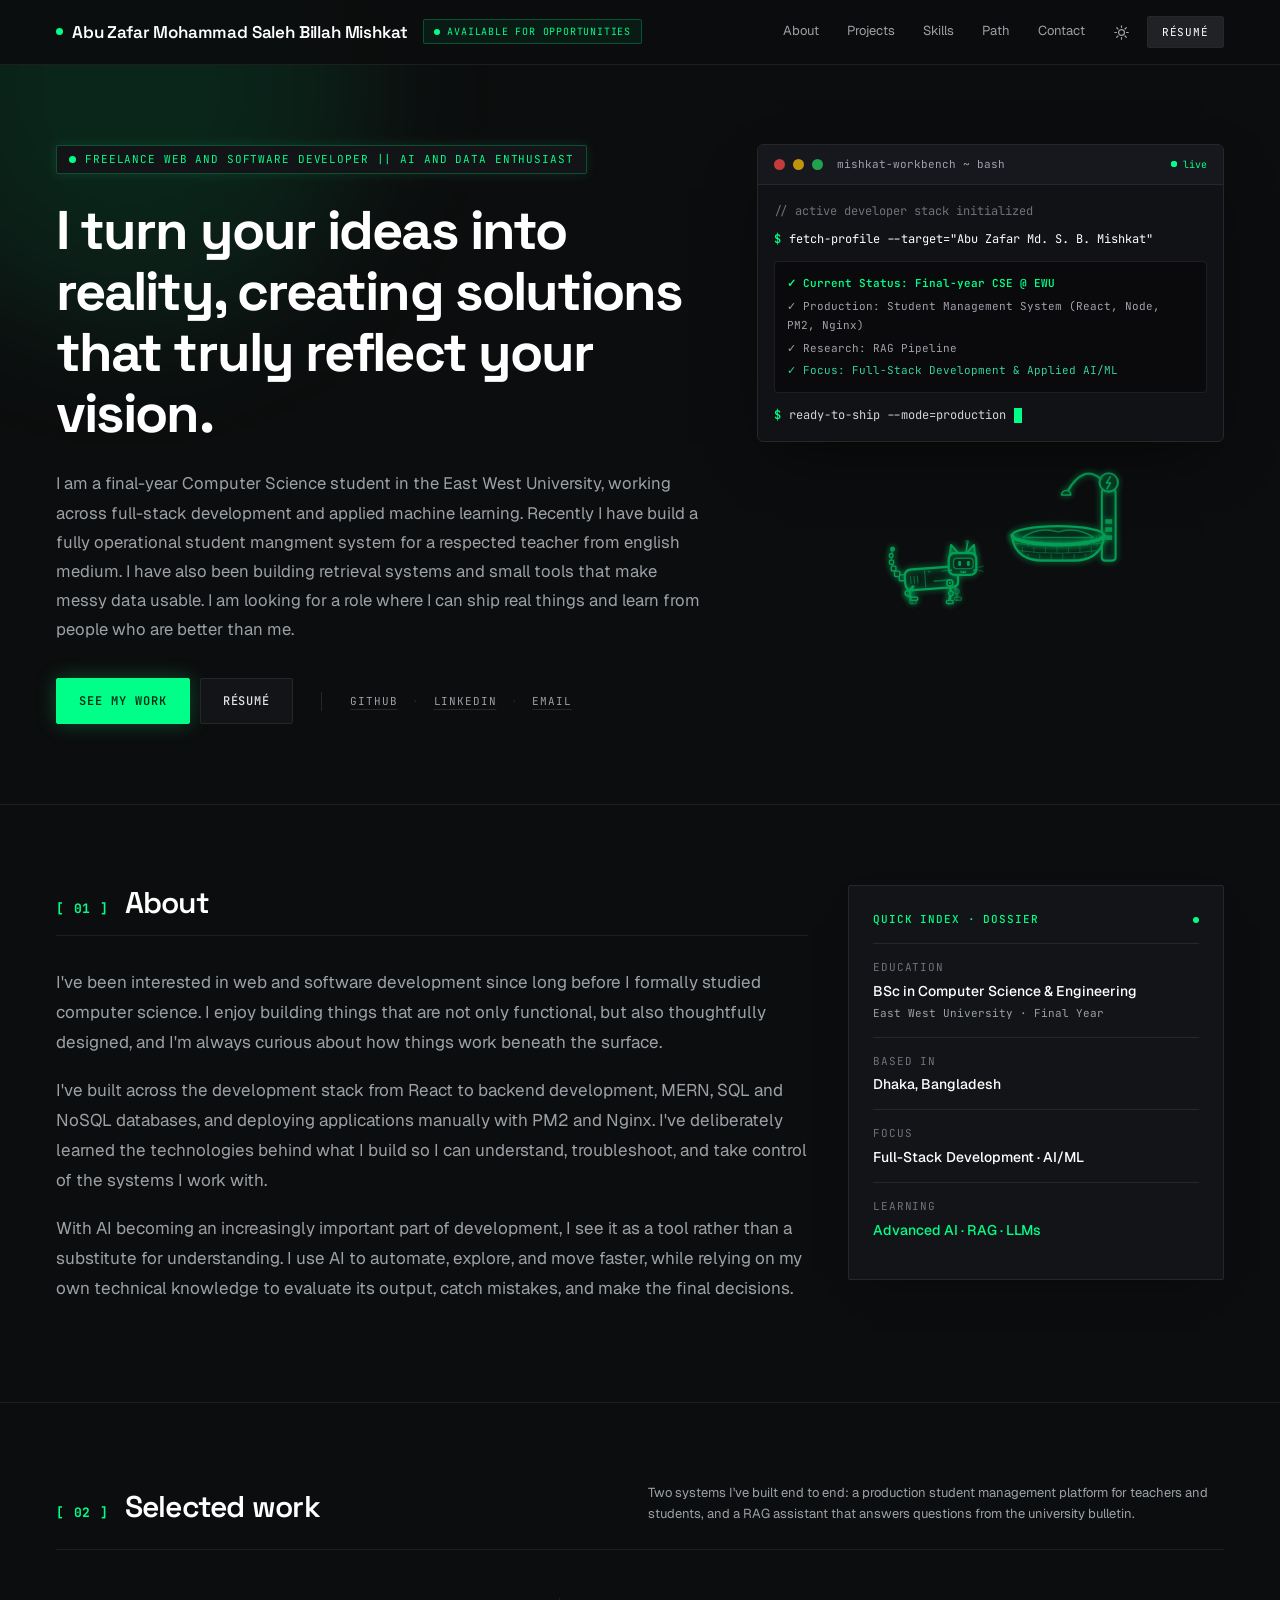
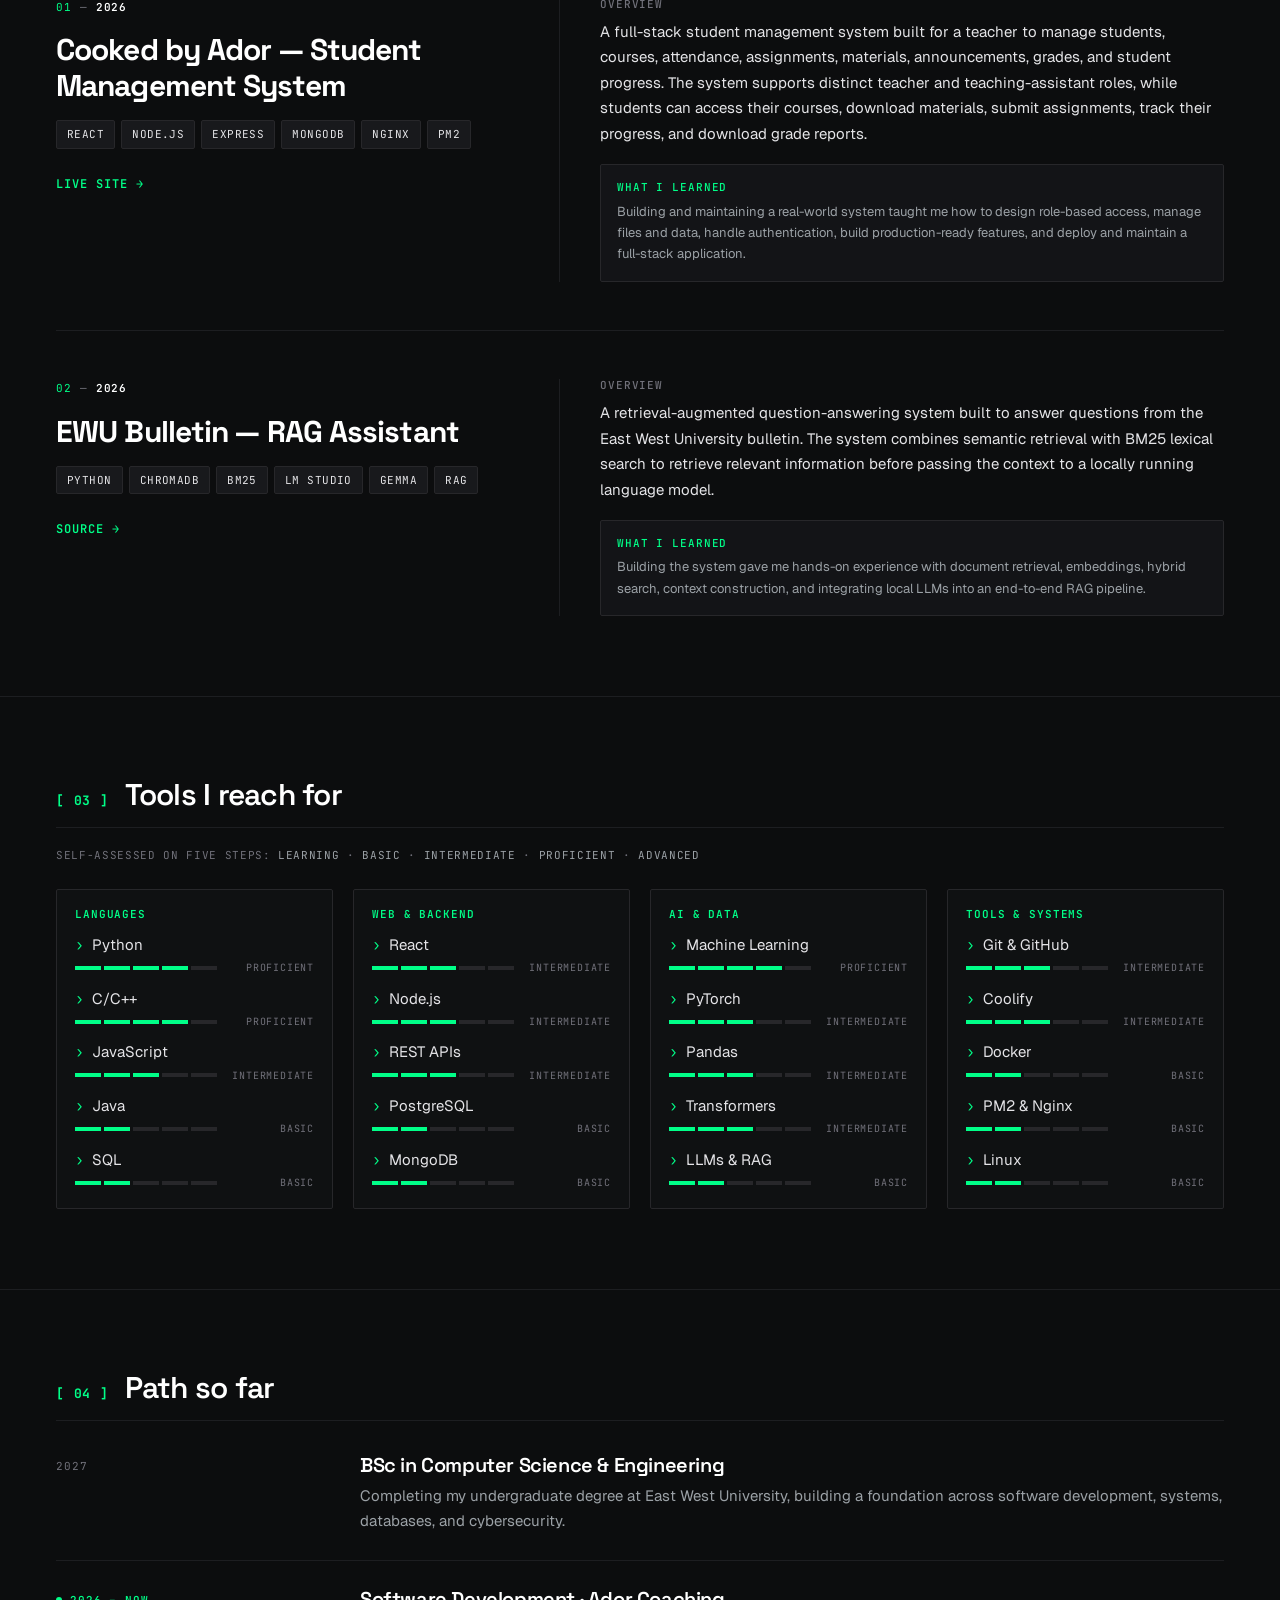
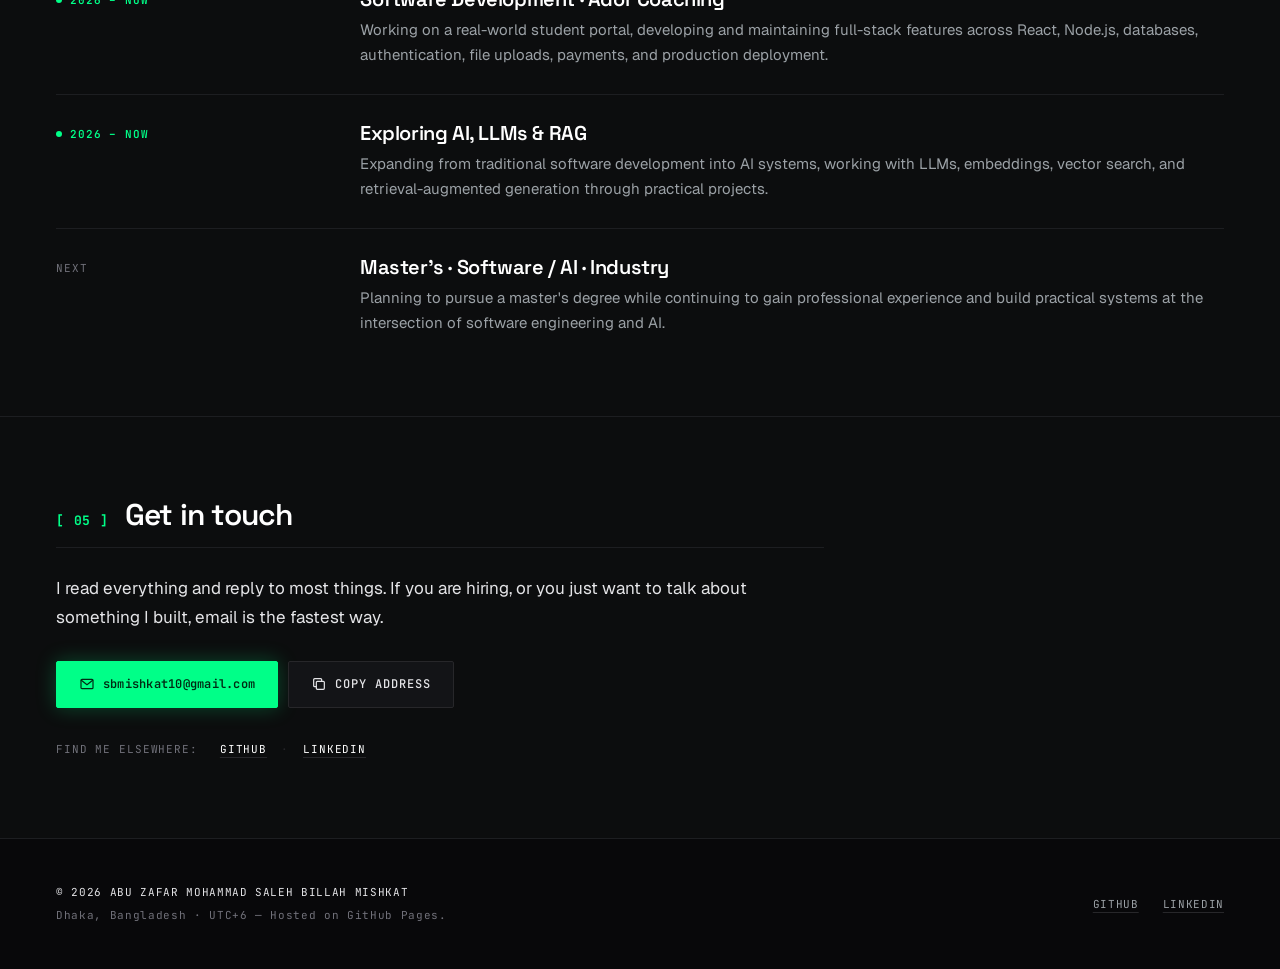
==== index.html @ 3433557b "rtfuhrtsdxyuhurtsx" ====
<!doctype html>
<html lang="en">

<head>
  <meta charset="utf-8">
  <meta name="viewport" content="width=device-width, initial-scale=1">

  <!-- ============================================================
     EDIT ME: title + description show up in Google results and
     when someone pastes your link into Slack / LinkedIn / WhatsApp.
     ============================================================ -->
  <title>Abu Zafar Mohammad Saleh Billah Mishkat — Software &amp; Data</title>
  <meta name="description"
    content="Portfolio of Abu Zafar Mohammad Saleh Billah Mishkat — software engineering and data/ML projects.">

  <meta property="og:title" content="Abu Zafar Mohammad Saleh Billah Mishkat — Software &amp; Data">
  <meta property="og:description"
    content="Portfolio of Abu Zafar Mohammad Saleh Billah Mishkat — software engineering and data/ML projects.">
  <meta property="og:type" content="website">
  <!-- EDIT ME: replace with your real URL once it is live -->
  <meta property="og:url" content="https://mishkat2025.github.io/">

  <meta name="theme-color" content="#0c0d0e">

  <link rel="preconnect" href="https://fonts.googleapis.com">
  <link rel="preconnect" href="https://fonts.gstatic.com" crossorigin>
  <link
    href="https://fonts.googleapis.com/css2?family=Geist:wght@400;500;600&amp;family=JetBrains+Mono:wght@400;500;600;700&amp;family=Space+Grotesk:wght@500;600;700&amp;display=swap"
    rel="stylesheet">

  <link rel="stylesheet" href="styles.css">

  <!-- Runs before the page paints. Two jobs:
     1. Mark that JS is alive, so the fade-in animations are allowed to
        start hidden. Without this, a visitor with JS off would see a
        blank page.
     2. Apply the saved colour theme immediately, so there is no flash
        of the wrong theme. The site is dark unless someone picks light. -->
  <script>
    (function () {
      document.documentElement.classList.add("js");
      try {
        var saved = localStorage.getItem("theme");
        if (saved === "dark" || saved === "light") {
          document.documentElement.setAttribute("data-theme", saved);
        }
      } catch (e) { /* private mode: stay on the default dark theme */ }
    })();
  </script>
</head>

<body>

  <a class="skip" href="#main">Skip to content</a>

  <header class="site-header" id="siteHeader">
    <div class="wrap header-inner">
      <div class="brand-group">
        <!-- EDIT ME: your name -->
        <a class="brand" href="#top">
          <span class="dot" aria-hidden="true"></span>
          <span class="brand-name">Abu Zafar Mohammad Saleh Billah Mishkat</span>
          <!-- Shorter form for phones, where the full name doesn't fit -->
          <span class="brand-short">Abu Zafar Md. S. B. Mishkat</span>
        </a>
        <span class="status-chip">
          <span class="dot dot-pulse" aria-hidden="true"></span>
          Available for opportunities
        </span>
      </div>

      <nav class="nav" id="nav" aria-label="Main">
        <a href="#about">About</a>
        <a href="#projects">Projects</a>
        <a href="#skills">Skills</a>
        <a href="#path">Path</a>
        <a href="#contact">Contact</a>
      </nav>

      <div class="header-actions">
        <button class="icon-btn" id="themeToggle" type="button" aria-label="Switch colour theme">
          <svg class="i-sun" viewBox="0 0 24 24" aria-hidden="true">
            <circle cx="12" cy="12" r="4.2" />
            <path
              d="M12 2.5v2.4M12 19.1v2.4M21.5 12h-2.4M4.9 12H2.5M18.7 5.3l-1.7 1.7M7 17l-1.7 1.7M18.7 18.7 17 17M7 7 5.3 5.3" />
          </svg>
          <svg class="i-moon" viewBox="0 0 24 24" aria-hidden="true">
            <path d="M20 14.2A8.2 8.2 0 0 1 9.8 4a8.4 8.4 0 1 0 10.2 10.2z" />
          </svg>
        </button>
        <a class="btn-mini" href="resume.pdf">Résumé</a>
        <button class="icon-btn menu-btn" id="menuBtn" type="button" aria-label="Open menu" aria-expanded="false"
          aria-controls="nav">
          <svg class="i-menu" viewBox="0 0 24 24" aria-hidden="true">
            <path d="M4 7h16M4 12h16M4 17h16" />
          </svg>
          <svg class="i-close" viewBox="0 0 24 24" aria-hidden="true">
            <path d="M6 6l12 12M18 6 6 18" />
          </svg>
        </button>
      </div>
    </div>
  </header>

  <main id="main">

    <!-- ===================== HERO ===================== -->
    <section class="hero" id="top">
      <div class="hero-glow" aria-hidden="true"></div>

      <div class="wrap hero-grid">
        <div class="hero-copy">
          <p class="eyebrow reveal">
            <span class="dot dot-pulse" aria-hidden="true"></span>
            <!-- EDIT ME: or delete this whole line if you are not looking -->
            Freelance web and software developer || AI and Data Enthusiast
          </p>

          <!-- EDIT ME: the one-line version of you. Plain beats clever. -->
          <h1 class="reveal">I turn your ideas into reality, creating solutions that truly reflect your vision.</h1>

          <p class="lede reveal">
            <!-- EDIT ME: 2-3 sentences. What you do, what you are studying or working
               on, and what you want next. Recruiters read roughly this much. -->
            I am a final-year Computer Science student in the East West University, working across full-stack
            development and applied machine learning. Recently I have build a fully operational student mangment
            system for a respected teacher from english medium. I have also been building
            retrieval systems and small tools that make messy data usable. I am
            looking for a role where I can ship real things and learn from people
            who are better than me.
          </p>

          <div class="hero-actions reveal">
            <div class="cta-row">
              <a class="btn btn-primary" href="#projects">See my work</a>
              <!-- EDIT ME: drop your CV in as resume.pdf next to index.html -->
              <a class="btn" href="resume.pdf">Résumé</a>
            </div>

            <ul class="inline-links hero-links" aria-label="Elsewhere">
              <!-- EDIT ME: all three links -->
              <li><a href="https://github.com/mishkat2025" target="_blank" rel="noopener">GitHub</a></li>
              <li><a href="https://www.linkedin.com/in/saleh-billah/" target="_blank" rel="noopener">LinkedIn</a></li>
              <li><a href="mailto:sbmishkat10@gmail.com">Email</a></li>
            </ul>
          </div>
        </div>

        <!-- Terminal card. Purely a summary of facts that appear elsewhere
             on the page, so keep it in sync if those change. -->
        <div class="terminal reveal">
          <div class="term-bar">
            <div class="term-title">
              <span class="light light-r" aria-hidden="true"></span>
              <span class="light light-y" aria-hidden="true"></span>
              <span class="light light-g" aria-hidden="true"></span>
              <span class="term-file">mishkat-workbench ~ bash</span>
            </div>
            <span class="term-live"><span class="dot dot-ping" aria-hidden="true"></span>live</span>
          </div>

          <div class="term-body">
            <div class="t-comment">// active developer stack initialized</div>
            <div class="t-line">
              <span class="t-prompt">$</span>
              <span class="t-cmd">fetch-profile --target="Abu Zafar Md. S. B. Mishkat"</span>
            </div>

            <!-- EDIT ME: keep these lines true -->
            <div class="t-output">
              <div class="t-ok">&#10003; Current Status: Final-year CSE @ EWU</div>
              <div>&#10003; Production: Student Management System (React, Node, PM2, Nginx)</div>
              <div>&#10003; Research: RAG Pipeline</div>
              <div class="t-ok-soft">&#10003; Focus: Full-Stack Development &amp; Applied AI/ML</div>
            </div>

            <div class="t-line">
              <span class="t-prompt">$</span>
              <span class="t-cmd-dim">ready-to-ship --mode=production</span>
              <span class="t-cursor" aria-hidden="true"></span>
            </div>
          </div>
        </div>
      </div>
    </section>

    <!-- ===================== ABOUT ===================== -->
    <section class="section" id="about">
      <div class="wrap">
        <div class="about-grid">
          <div>
            <div class="section-head reveal">
              <span class="num">[ 01 ]</span>
              <h2>About</h2>
            </div>

            <div class="prose reveal">
              <!-- EDIT ME: the human paragraphs. How you got here, what you like,
                 what you are actually good at. Write like you talk. -->
              <p>
                I've been interested in web and software development since long before I formally studied computer
                science. I enjoy building things that are not only functional, but also thoughtfully designed, and I'm
                always curious about how things work beneath the surface.
              </p>
              <p>
                I've built across the development stack from React to backend development, MERN, SQL and NoSQL
                databases, and deploying applications manually with PM2 and Nginx. I've deliberately learned the
                technologies behind what I build so I can understand, troubleshoot, and take control of the systems I
                work with.
              </p>
              <p>
                With AI becoming an increasingly important part of development, I see it as a tool rather than a
                substitute for understanding. I use AI to automate, explore, and move faster, while relying on my own
                technical knowledge to evaluate its output, catch mistakes, and make the final decisions.
              </p>
            </div>
          </div>

          <aside class="dossier reveal" aria-label="Quick facts">
            <div class="dossier-head">
              <span>Quick Index · Dossier</span>
              <span class="dot" aria-hidden="true"></span>
            </div>

            <dl>
              <div class="fact">
                <dt>Education</dt>
                <dd class="fact-v">BSc in Computer Science &amp; Engineering</dd>
                <dd class="fact-sub">East West University · Final Year</dd>
              </div>
              <div class="fact">
                <dt>Based in</dt>
                <dd class="fact-v">Dhaka, Bangladesh</dd>
              </div>
              <div class="fact">
                <dt>Focus</dt>
                <dd class="fact-v">Full-Stack Development · AI/ML</dd>
              </div>
              <div class="fact">
                <dt>Learning</dt>
                <dd class="fact-v fact-accent">Advanced AI · RAG · LLMs</dd>
              </div>
            </dl>
          </aside>
        </div>
      </div>
    </section>

    <!-- ===================== PROJECTS ===================== -->
    <section class="section" id="projects">
      <div class="wrap">
        <div class="section-head section-head-split reveal">
          <div class="section-title">
            <span class="num">[ 02 ]</span>
            <h2>Selected work</h2>
          </div>
          <p class="section-note">
            <!-- EDIT ME: one line that covers every project below -->
            Two systems I've built end to end: a production student management
            platform for teachers and students, and a RAG assistant that answers
            questions from the university bulletin.
          </p>
        </div>

        <!-- ============================================================
             EDIT ME: each <article class="case"> is one project.
             Copy one to add another; the number (01, 02...) is in .case-meta.
             ============================================================ -->
        <div class="cases">

          <article class="case reveal">
            <div class="case-side">
              <div class="case-meta">
                <span class="case-idx">01</span>
                <span aria-hidden="true">—</span>
                <span class="case-year">2026</span>
              </div>
              <h3>Cooked by Ador — Student Management System</h3>
              <ul class="tags" aria-label="Technologies">
                <li>React</li>
                <li>Node.js</li>
                <li>Express</li>
                <li>MongoDB</li>
                <li>Nginx</li>
                <li>PM2</li>
              </ul>
              <div class="case-links">
                <a href="https://CookedByAdor.com" target="_blank" rel="noopener">Live site →</a>
              </div>
            </div>

            <div class="case-body">
              <h4 class="label">Overview</h4>
              <p class="case-what">
                A full-stack student management system built for a teacher to manage
                students, courses, attendance, assignments, materials, announcements,
                grades, and student progress. The system supports distinct teacher and
                teaching-assistant roles, while students can access their courses,
                download materials, submit assignments, track their progress, and
                download grade reports.
              </p>

              <div class="learned">
                <h4 class="label label-accent">What I learned</h4>
                <p>
                  Building and maintaining a real-world system taught me how to design
                  role-based access, manage files and data, handle authentication,
                  build production-ready features, and deploy and maintain a full-stack
                  application.
                </p>
              </div>
            </div>
          </article>

          <article class="case reveal">
            <div class="case-side">
              <div class="case-meta">
                <span class="case-idx">02</span>
                <span aria-hidden="true">—</span>
                <span class="case-year">2026</span>
              </div>
              <h3>EWU Bulletin — RAG Assistant</h3>
              <ul class="tags" aria-label="Technologies">
                <li>Python</li>
                <li>ChromaDB</li>
                <li>BM25</li>
                <li>LM Studio</li>
                <li>Gemma</li>
                <li>RAG</li>
              </ul>
              <div class="case-links">
                <a href="https://github.com/mishkat2025/rag-project-bluebook" target="_blank" rel="noopener">Source →</a>
              </div>
            </div>

            <div class="case-body">
              <h4 class="label">Overview</h4>
              <p class="case-what">
                A retrieval-augmented question-answering system built to answer questions
                from the East West University bulletin. The system combines semantic
                retrieval with BM25 lexical search to retrieve relevant information before
                passing the context to a locally running language model.
              </p>

              <div class="learned">
                <h4 class="label label-accent">What I learned</h4>
                <p>
                  Building the system gave me hands-on experience with document retrieval,
                  embeddings, hybrid search, context construction, and integrating local
                  LLMs into an end-to-end RAG pipeline.
                </p>
              </div>
            </div>
          </article>

        </div>
      </div>
    </section>

    <!-- ===================== SKILLS ===================== -->
    <section class="section" id="skills">
      <div class="wrap">
        <div class="section-head reveal">
          <span class="num">[ 03 ]</span>
          <h2>Tools I reach for</h2>
        </div>

        <p class="skills-scale reveal">
          Self-assessed on five steps:
          <span>Learning</span> · <span>Basic</span> · <span>Intermediate</span> ·
          <span>Proficient</span> · <span>Advanced</span>
        </p>

        <!-- EDIT ME: be honest here. Anything listed is fair game in an interview.
             Each skill has a data-level from 1 to 5, which fills the bar,
             and a word to match:
               1 Learning · 2 Basic · 3 Intermediate · 4 Proficient · 5 Advanced -->
        <div class="skills">

          <div class="skill-group reveal">
            <h3>Languages</h3>
            <ul>
              <li data-level="4"><span class="skill-name">Python</span><span class="skill-tier">Proficient</span></li>
              <li data-level="4"><span class="skill-name">C/C++</span><span class="skill-tier">Proficient</span></li>
              <li data-level="3"><span class="skill-name">JavaScript</span><span class="skill-tier">Intermediate</span></li>
              <li data-level="2"><span class="skill-name">Java</span><span class="skill-tier">Basic</span></li>
              <li data-level="2"><span class="skill-name">SQL</span><span class="skill-tier">Basic</span></li>
            </ul>
          </div>

          <div class="skill-group reveal">
            <h3>Web &amp; Backend</h3>
            <ul>
              <li data-level="3"><span class="skill-name">React</span><span class="skill-tier">Intermediate</span></li>
              <li data-level="3"><span class="skill-name">Node.js</span><span class="skill-tier">Intermediate</span></li>
              <li data-level="3"><span class="skill-name">REST APIs</span><span class="skill-tier">Intermediate</span></li>
              <li data-level="2"><span class="skill-name">PostgreSQL</span><span class="skill-tier">Basic</span></li>
              <li data-level="2"><span class="skill-name">MongoDB</span><span class="skill-tier">Basic</span></li>
            </ul>
          </div>

          <div class="skill-group reveal">
            <h3>AI &amp; Data</h3>
            <ul>
              <li data-level="4"><span class="skill-name">Machine Learning</span><span class="skill-tier">Proficient</span></li>
              <li data-level="3"><span class="skill-name">PyTorch</span><span class="skill-tier">Intermediate</span></li>
              <li data-level="3"><span class="skill-name">Pandas</span><span class="skill-tier">Intermediate</span></li>
              <li data-level="3"><span class="skill-name">Transformers</span><span class="skill-tier">Intermediate</span></li>
              <li data-level="2"><span class="skill-name">LLMs &amp; RAG</span><span class="skill-tier">Basic</span></li>
            </ul>
          </div>

          <div class="skill-group reveal">
            <h3>Tools &amp; Systems</h3>
            <ul>
              <li data-level="3"><span class="skill-name">Git &amp; GitHub</span><span class="skill-tier">Intermediate</span></li>
              <li data-level="3"><span class="skill-name">Coolify</span><span class="skill-tier">Intermediate</span></li>
              <li data-level="2"><span class="skill-name">Docker</span><span class="skill-tier">Basic</span></li>
              <li data-level="2"><span class="skill-name">PM2 &amp; Nginx</span><span class="skill-tier">Basic</span></li>
              <li data-level="2"><span class="skill-name">Linux</span><span class="skill-tier">Basic</span></li>
            </ul>
          </div>

        </div>
      </div>
    </section>

    <!-- ===================== PATH ===================== -->
    <section class="section" id="path">
      <div class="wrap">
        <div class="section-head reveal">
          <span class="num">[ 04 ]</span>
          <h2>Path so far</h2>
        </div>

        <!-- Add class="is-current" to an <li> to give it the green "ongoing" marker. -->
        <ol class="timeline">

          <li class="reveal">
            <span class="t-when">2027</span>
            <div class="t-body">
              <h3>BSc in Computer Science &amp; Engineering</h3>
              <p>
                Completing my undergraduate degree at East West University,
                building a foundation across software development, systems,
                databases, and cybersecurity.
              </p>
            </div>
          </li>

          <li class="reveal is-current">
            <span class="t-when">2026 &ndash; now</span>
            <div class="t-body">
              <h3>Software Development · Ador Coaching</h3>
              <p>
                Working on a real-world student portal, developing and maintaining
                full-stack features across React, Node.js, databases, authentication,
                file uploads, payments, and production deployment.
              </p>
            </div>
          </li>

          <li class="reveal is-current">
            <span class="t-when">2026 &ndash; now</span>
            <div class="t-body">
              <h3>Exploring AI, LLMs &amp; RAG</h3>
              <p>
                Expanding from traditional software development into AI systems,
                working with LLMs, embeddings, vector search, and retrieval-augmented
                generation through practical projects.
              </p>
            </div>
          </li>

          <li class="reveal">
            <span class="t-when">Next</span>
            <div class="t-body">
              <h3>Master's · Software / AI · Industry</h3>
              <p>
                Planning to pursue a master's degree while continuing to gain
                professional experience and build practical systems at the
                intersection of software engineering and AI.
              </p>
            </div>
          </li>

        </ol>
      </div>
    </section>

    <!-- ===================== CONTACT ===================== -->
    <section class="section contact" id="contact">
      <div class="wrap">
        <div class="contact-inner">
          <div class="section-head reveal">
            <span class="num">[ 05 ]</span>
            <h2>Get in touch</h2>
          </div>

          <p class="contact-lede reveal">
            <!-- EDIT ME -->
            I read everything and reply to most things. If you are hiring, or you just
            want to talk about something I built, email is the fastest way.
          </p>

          <div class="contact-actions reveal">
            <!-- EDIT ME: your address, in all three places below -->
            <a class="btn btn-primary" href="mailto:sbmishkat10@gmail.com">
              <svg class="btn-icon" viewBox="0 0 24 24" aria-hidden="true">
                <rect x="3" y="5" width="18" height="14" rx="1.5" />
                <path d="m3.5 6.5 8.5 6.5 8.5-6.5" />
              </svg>
              sbmishkat10@gmail.com
            </a>
            <button class="btn" type="button" id="copyEmail" data-email="sbmishkat10@gmail.com">
              <svg class="btn-icon" viewBox="0 0 24 24" aria-hidden="true">
                <rect x="8" y="8" width="12" height="12" rx="1.5" />
                <path d="M16 8V5.5A1.5 1.5 0 0 0 14.5 4h-9A1.5 1.5 0 0 0 4 5.5v9A1.5 1.5 0 0 0 5.5 16H8" />
              </svg>
              <span class="copy-label">Copy address</span>
            </button>
          </div>

          <div class="elsewhere reveal">
            <span>Find me elsewhere:</span>
            <ul class="inline-links" aria-label="Elsewhere">
              <li><a href="https://github.com/mishkat2025" target="_blank" rel="noopener">GitHub</a></li>
              <li><a href="https://www.linkedin.com/in/saleh-billah" target="_blank" rel="noopener">LinkedIn</a></li>
            </ul>
          </div>
        </div>
      </div>
    </section>

  </main>

  <footer class="site-footer">
    <div class="wrap footer-inner">
      <div class="footer-meta">
        <!-- EDIT ME -->
        <span class="footer-copy">&copy; <span id="year">2027</span> Abu Zafar Mohammad Saleh Billah Mishkat</span>
        <span class="footer-note">Dhaka, Bangladesh · UTC+6 — Hosted on GitHub Pages.</span>
      </div>
      <ul class="footer-links">
        <li><a href="https://github.com/mishkat2025" target="_blank" rel="noopener">GitHub</a></li>
        <li><a href="https://www.linkedin.com/in/saleh-billah/" target="_blank" rel="noopener">LinkedIn</a></li>
      </ul>
    </div>
  </footer>

  <script src="script.js"></script>
  <script src="cat.js"></script>
</body>

</html>
---- styles.css ----
/* ============================================================
   Portfolio — "Obsidian Terminal"
   Dark-first: obsidian surfaces, hairline borders, mint accent.
   All colours live in the two token blocks below. Change them
   there and the whole site follows.
   ============================================================ */

/* ---------- 1. Design tokens ---------- */

:root {
  /* Dark theme (default) */
  --bg:          #0c0d0e;   /* page canvas */
  --bg-deep:     #08080a;   /* footer */
  --surface-1:   #131417;   /* cards, panels */
  --surface-2:   #18191c;   /* chips, hovered panels */
  --surface-3:   #202226;   /* raised buttons */
  --line:        #27272a;   /* hairline borders */
  --line-soft:   #1d1e21;   /* section dividers */

  --text-hi:     #ffffff;   /* headings */
  --text:        #e4e4e7;   /* strong body */
  --text-2:      #9ba1a6;   /* body copy */
  --muted:       #71717a;   /* meta, labels */

  --accent:      #00ff88;   /* mint: links, markers, active states */
  --accent-2:    #10b981;   /* emerald: hover, secondary */
  --accent-fill: #00ff88;   /* primary button background */
  --on-accent:   #002b14;   /* text on primary button */
  --accent-wash: rgba(0, 255, 136, 0.06);
  --accent-edge: rgba(0, 255, 136, 0.25);
  --glow:        0 0 20px rgba(0, 255, 136, 0.25);
  --hero-glow:   rgba(0, 255, 136, 0.10);

  --display: "Space Grotesk", ui-sans-serif, system-ui, sans-serif;
  --body:    "Geist", ui-sans-serif, system-ui, -apple-system, "Segoe UI", sans-serif;
  --mono:    "JetBrains Mono", ui-monospace, "SFMono-Regular", Consolas, monospace;

  --wrap: 1280px;
  --gutter: 56px;
  --section-y: clamp(64px, 8vw, 80px);
  --r-sm: 2px;
  --r-md: 6px;

  --ease: cubic-bezier(0.22, 0.61, 0.36, 1);

  color-scheme: dark;
}

/* Light theme — only when the visitor picks it with the toggle. */
:root[data-theme="light"] {
  --bg:          #f6f7f6;
  --bg-deep:     #eceeed;
  --surface-1:   #ffffff;
  --surface-2:   #f0f2f1;
  --surface-3:   #e7eae8;
  --line:        #d9dddb;
  --line-soft:   #e3e6e4;

  --text-hi:     #0b0c0d;
  --text:        #26292c;
  --text-2:      #50565c;
  --muted:       #6b7178;

  --accent:      #047a44;   /* darker emerald so it reads on white */
  --accent-2:    #03663a;
  --accent-fill: #00d67a;
  --on-accent:   #002b14;
  --accent-wash: rgba(4, 122, 68, 0.06);
  --accent-edge: rgba(4, 122, 68, 0.28);
  --glow:        0 0 18px rgba(0, 214, 122, 0.28);
  --hero-glow:   rgba(0, 214, 122, 0.12);

  color-scheme: light;
}


/* ---------- 2. Base ---------- */

*, *::before, *::after { box-sizing: border-box; }

html {
  scroll-behavior: smooth;
  scroll-padding-top: 80px;   /* so anchors clear the fixed header */
  -webkit-text-size-adjust: 100%;
}

body {
  margin: 0;
  background: var(--bg);
  color: var(--text-2);
  font-family: var(--body);
  font-size: 16px;
  line-height: 1.7;
  -webkit-font-smoothing: antialiased;
  -moz-osx-font-smoothing: grayscale;
  transition: background-color 0.3s var(--ease), color 0.3s var(--ease);
}

h1, h2, h3, h4 {
  font-family: var(--display);
  color: var(--text-hi);
  font-weight: 600;
  line-height: 1.2;
  letter-spacing: -0.02em;
  margin: 0;
}

p { margin: 0 0 1em; }
p:last-child { margin-bottom: 0; }

a { color: var(--accent); text-underline-offset: 4px; }

ul, ol, dl, dd { margin: 0; padding: 0; list-style: none; }

::selection { background: var(--accent-edge); color: var(--text-hi); }

:focus-visible {
  outline: 2px solid var(--accent);
  outline-offset: 3px;
  border-radius: var(--r-sm);
}

.wrap {
  width: 100%;
  max-width: var(--wrap);
  margin-inline: auto;
  padding-inline: var(--gutter);
}

.skip {
  position: absolute;
  left: -9999px;
  top: 12px;
  background: var(--accent-fill);
  color: var(--on-accent);
  padding: 10px 16px;
  font-family: var(--mono);
  font-size: 12px;
  z-index: 100;
}
.skip:focus { left: 16px; }

/* Reusable status dot. */
.dot {
  width: 7px; height: 7px;
  border-radius: 50%;
  background: var(--accent);
  display: inline-block;
  flex: none;
}
.dot-pulse { animation: pulse 2s ease-in-out infinite; }
.dot-ping  { position: relative; }
.dot-ping::after {
  content: "";
  position: absolute;
  inset: 0;
  border-radius: 50%;
  background: inherit;
  animation: ping 1.6s cubic-bezier(0, 0, 0.2, 1) infinite;
}

@keyframes pulse { 50% { opacity: 0.35; } }
@keyframes ping  { 75%, 100% { transform: scale(2.4); opacity: 0; } }
@keyframes blink { 50% { opacity: 0; } }

/* Mono uppercase micro-label, used all over. */
.label {
  font-family: var(--mono);
  font-size: 11px;
  font-weight: 500;
  text-transform: uppercase;
  letter-spacing: 0.08em;
  color: var(--muted);
  margin-bottom: 8px;
}
.label-accent { color: var(--accent); }


/* ---------- 3. Header ---------- */

.site-header {
  position: fixed;
  top: 0; left: 0; right: 0;
  z-index: 50;
  background: color-mix(in srgb, var(--bg) 90%, transparent);
  backdrop-filter: blur(12px);
  -webkit-backdrop-filter: blur(12px);
  border-bottom: 1px solid var(--line-soft);
}

.header-inner {
  display: flex;
  align-items: center;
  justify-content: space-between;
  gap: 20px;
  height: 64px;
}

.brand-group {
  display: flex;
  align-items: center;
  gap: 16px;
  min-width: 0;          /* lets the long name truncate instead of overflowing */
}

.brand {
  display: flex;
  align-items: center;
  gap: 9px;
  min-width: 0;
  font-family: var(--display);
  font-size: 17px;
  font-weight: 600;
  letter-spacing: -0.01em;
  color: var(--text-hi);
  text-decoration: none;
  transition: color 0.2s var(--ease);
}
.brand:hover { color: var(--accent); }
.brand-name {
  white-space: nowrap;
  overflow: hidden;
  text-overflow: ellipsis;
}

.status-chip {
  display: inline-flex;
  align-items: center;
  gap: 7px;
  padding: 3px 10px;
  border: 1px solid var(--accent-edge);
  background: var(--accent-wash);
  border-radius: var(--r-sm);
  font-family: var(--mono);
  font-size: 10px;
  text-transform: uppercase;
  letter-spacing: 0.08em;
  color: var(--accent);
  white-space: nowrap;
}
.status-chip .dot { width: 6px; height: 6px; }

.nav {
  display: flex;
  gap: 28px;
  margin-left: auto;
}
.nav a {
  position: relative;
  padding: 4px 0;
  font-size: 13px;
  color: var(--text-2);
  text-decoration: none;
  border-bottom: 1px solid transparent;
  transition: color 0.2s var(--ease), border-color 0.2s var(--ease);
}
.nav a:hover { color: var(--text-hi); border-bottom-color: var(--accent-edge); }
.nav a.is-active {
  color: var(--accent);
  font-weight: 500;
  border-bottom-color: var(--accent);
}

.header-actions {
  display: flex;
  align-items: center;
  gap: 8px;
  flex: none;
}

.icon-btn {
  width: 34px; height: 34px;
  display: grid;
  place-items: center;
  background: none;
  border: 1px solid transparent;
  border-radius: var(--r-sm);
  color: var(--text-2);
  cursor: pointer;
  transition: color 0.2s var(--ease), border-color 0.2s var(--ease);
}
.icon-btn:hover { color: var(--accent); border-color: var(--line); }
.icon-btn svg {
  width: 17px; height: 17px;
  fill: none;
  stroke: currentColor;
  stroke-width: 1.7;
  stroke-linecap: round;
  stroke-linejoin: round;
}

/* Show the sun in dark mode (click → light), the moon in light mode. */
.i-sun  { display: block; }
.i-moon { display: none; }
:root[data-theme="light"] .i-sun  { display: none; }
:root[data-theme="light"] .i-moon { display: block; }

.btn-mini {
  display: inline-flex;
  align-items: center;
  padding: 6px 14px;
  background: var(--surface-3);
  border: 1px solid var(--line);
  border-radius: var(--r-sm);
  font-family: var(--mono);
  font-size: 11px;
  text-transform: uppercase;
  letter-spacing: 0.08em;
  color: var(--text-hi);
  text-decoration: none;
  transition: border-color 0.2s var(--ease), color 0.2s var(--ease);
}
.btn-mini:hover { border-color: var(--accent); color: var(--accent); }

.menu-btn { display: none; }
.i-close { display: none; }
.menu-btn[aria-expanded="true"] .i-menu { display: none; }
.menu-btn[aria-expanded="true"] .i-close { display: block; }

.brand-short { display: none; }

/* Swipe dots for the skills row on phones (built by script.js). */
.skill-dots { display: none; }


/* ---------- 4. Buttons & inline links ---------- */

.btn {
  display: inline-flex;
  align-items: center;
  justify-content: center;
  gap: 8px;
  padding: 12px 22px;
  background: var(--surface-1);
  border: 1px solid var(--line);
  border-radius: var(--r-sm);
  color: var(--text);
  font-family: var(--mono);
  font-size: 12px;
  font-weight: 500;
  text-transform: uppercase;
  letter-spacing: 0.08em;
  text-decoration: none;
  cursor: pointer;
  transition: background-color 0.2s var(--ease), border-color 0.2s var(--ease),
              color 0.2s var(--ease), box-shadow 0.2s var(--ease);
}
.btn:hover { border-color: var(--accent-edge); color: var(--text-hi); }

.btn-primary {
  background: var(--accent-fill);
  border-color: var(--accent-fill);
  color: var(--on-accent);
  font-weight: 600;
  box-shadow: var(--glow);
}
.btn-primary:hover {
  background: var(--accent-2);
  border-color: var(--accent-2);
  color: var(--on-accent);
}

.btn.is-done { border-color: var(--accent); color: var(--accent); }

.btn-icon {
  width: 16px; height: 16px;
  fill: none;
  stroke: currentColor;
  stroke-width: 1.8;
  stroke-linecap: round;
  stroke-linejoin: round;
  flex: none;
}

/* Mono link row with a middot between items. */
.inline-links {
  display: flex;
  flex-wrap: wrap;
  align-items: center;
  gap: 6px 14px;
  font-family: var(--mono);
  font-size: 11px;
  text-transform: uppercase;
  letter-spacing: 0.08em;
}
.inline-links li + li::before {
  content: "·";
  color: var(--line);
  margin-right: 14px;
}
.inline-links a {
  color: var(--text-2);
  text-decoration: underline;
  text-decoration-color: var(--line);
  transition: color 0.2s var(--ease), text-decoration-color 0.2s var(--ease);
}
.inline-links a:hover { color: var(--accent); text-decoration-color: var(--accent); }


/* ---------- 5. Hero ---------- */

.hero {
  position: relative;
  overflow: hidden;
  padding-top: calc(64px + clamp(48px, 7vw, 80px));
  padding-bottom: clamp(64px, 8vw, 80px);
  border-bottom: 1px solid var(--line-soft);
}

.hero-glow {
  position: absolute;
  top: -140px;
  left: -100px;
  width: 460px;
  height: 460px;
  border-radius: 50%;
  background: var(--hero-glow);
  filter: blur(70px);
  pointer-events: none;
}

.hero-grid {
  position: relative;
  display: grid;
  grid-template-columns: minmax(0, 7fr) minmax(0, 5fr);
  gap: 48px;
  align-items: start;
}

.eyebrow {
  display: inline-flex;
  align-items: center;
  gap: 9px;
  padding: 5px 12px;
  margin-bottom: 26px;
  border: 1px solid var(--accent-edge);
  background: var(--surface-1);
  border-radius: var(--r-sm);
  box-shadow: 0 0 12px rgba(0, 255, 136, 0.12);
  font-family: var(--mono);
  font-size: 11px;
  line-height: 1.5;
  text-transform: uppercase;
  letter-spacing: 0.08em;
  color: var(--accent);
}

h1 {
  font-size: clamp(2rem, 4.4vw, 3.4rem);
  font-weight: 700;
  line-height: 1.12;
  letter-spacing: -0.035em;
  margin-bottom: 26px;
}

.lede {
  font-size: clamp(16px, 1.3vw, 17px);
  line-height: 1.75;
  max-width: 42rem;
  margin-bottom: 34px;
}

.hero-actions {
  display: flex;
  flex-wrap: wrap;
  align-items: center;
  gap: 20px 28px;
}

.cta-row {
  display: flex;
  flex-wrap: wrap;
  gap: 10px;
}

.hero-links {
  padding-left: 28px;
  border-left: 1px solid var(--line);
}


/* ---------- 6. Terminal card ----------
   Stays dark in both themes: terminals are dark. */

.terminal {
  background: #111215;
  border: 1px solid #27272a;
  border-radius: var(--r-md);
  overflow: hidden;
  box-shadow: 0 24px 60px -20px rgba(0, 0, 0, 0.6);
  font-family: var(--mono);
  font-size: 12px;
  line-height: 1.7;
  color: #d4d4d8;
}

.term-bar {
  display: flex;
  align-items: center;
  justify-content: space-between;
  padding: 10px 16px;
  background: #17181d;
  border-bottom: 1px solid #27272a;
  font-size: 11px;
}
.term-title { display: flex; align-items: center; gap: 8px; min-width: 0; }
.light { width: 11px; height: 11px; border-radius: 50%; flex: none; }
.light-r { background: rgba(239, 68, 68, 0.8); }
.light-y { background: rgba(234, 179, 8, 0.8); }
.light-g { background: rgba(34, 197, 94, 0.8); }
.term-file {
  margin-left: 6px;
  color: #a1a1aa;
  white-space: nowrap;
  overflow: hidden;
  text-overflow: ellipsis;
}
.term-live {
  display: inline-flex;
  align-items: center;
  gap: 6px;
  font-size: 10px;
  color: #00ff88;
  flex: none;
}
.term-live .dot { width: 6px; height: 6px; background: #00ff88; }

.term-body {
  padding: 16px;
  display: grid;
  gap: 8px;
  overflow-x: auto;
}
.t-comment { color: #71717a; }
.t-line { display: flex; align-items: center; gap: 8px; }
.t-prompt { color: #00ff88; font-weight: 600; }
.t-cmd { color: #ffffff; }
.t-cmd-dim { color: #d4d4d8; }
.t-output {
  margin: 4px 0;
  padding: 12px;
  background: rgba(0, 0, 0, 0.4);
  border: 1px solid rgba(39, 39, 42, 0.7);
  border-radius: 4px;
  font-size: 11px;
  color: #a1a1aa;
  display: grid;
  gap: 4px;
}
.t-ok { color: #00ff88; font-weight: 600; }
.t-ok-soft { color: #34d399; }
.t-cursor {
  display: inline-block;
  width: 8px;
  height: 15px;
  background: #00ff88;
  animation: blink 1.1s steps(1) infinite;
}


/* ---------- 7. Sections ---------- */

.section {
  padding-block: var(--section-y);
  border-bottom: 1px solid var(--line-soft);
}
.section:last-of-type { border-bottom: none; }

.section-head {
  display: flex;
  align-items: baseline;
  gap: 16px;
  padding-bottom: 14px;
  margin-bottom: 32px;
  border-bottom: 1px solid var(--line-soft);
}
.section-head h2 {
  font-size: clamp(1.5rem, 2.6vw, 1.875rem);
  letter-spacing: -0.025em;
}
.num {
  font-family: var(--mono);
  font-size: 13px;
  font-weight: 700;
  letter-spacing: 0.06em;
  color: var(--accent);
  white-space: nowrap;
}

.section-head-split {
  justify-content: space-between;
  align-items: flex-end;
  gap: 16px 40px;
  flex-wrap: wrap;
  padding-bottom: 24px;
  margin-bottom: 0;
}
.section-title { display: flex; align-items: baseline; gap: 16px; }
.section-note {
  font-size: 13px;
  line-height: 1.6;
  max-width: 36rem;
  margin: 0;
}


/* ---------- 8. About ---------- */

.about-grid {
  display: grid;
  grid-template-columns: minmax(0, 8fr) minmax(0, 4fr);
  gap: 40px;
  align-items: start;
}

.prose {
  font-size: 17px;
  line-height: 1.75;
  max-width: 48rem;
}
.prose p { margin-bottom: 1.1em; }

.dossier {
  background: var(--surface-1);
  border: 1px solid var(--line);
  border-radius: var(--r-sm);
  padding: 24px;
  box-shadow: 0 16px 40px -24px rgba(0, 0, 0, 0.5);
}
.dossier-head {
  display: flex;
  align-items: center;
  justify-content: space-between;
  padding-bottom: 14px;
  border-bottom: 1px solid var(--line);
  font-family: var(--mono);
  font-size: 11px;
  font-weight: 500;
  text-transform: uppercase;
  letter-spacing: 0.08em;
  color: var(--accent);
}
.dossier-head .dot { width: 6px; height: 6px; }

.fact { padding: 14px 0; }
.fact + .fact { border-top: 1px solid var(--line); }
.fact dt {
  font-family: var(--mono);
  font-size: 11px;
  text-transform: uppercase;
  letter-spacing: 0.08em;
  color: var(--muted);
  margin-bottom: 4px;
}
.fact-v { font-size: 14px; font-weight: 500; color: var(--text-hi); line-height: 1.5; }
.fact-sub {
  margin-top: 2px;
  font-family: var(--mono);
  font-size: 11px;
  color: var(--text-2);
}
.fact-accent { color: var(--accent); }


/* ---------- 9. Selected work ---------- */

.case {
  display: grid;
  grid-template-columns: minmax(0, 5fr) minmax(0, 7fr);
  gap: 28px;
  padding-block: 48px;
  border-bottom: 1px solid var(--line-soft);
}
.case:last-child { border-bottom: none; padding-bottom: 0; }

.case-side { display: flex; flex-direction: column; gap: 16px; }

.case-meta {
  display: flex;
  align-items: center;
  gap: 8px;
  font-family: var(--mono);
  font-size: 11px;
  text-transform: uppercase;
  letter-spacing: 0.08em;
  color: var(--muted);
}
.case-idx { color: var(--accent); }
.case-year { color: var(--text-hi); font-weight: 600; }

.case h3 {
  font-size: clamp(1.5rem, 2.6vw, 1.875rem);
  font-weight: 700;
  letter-spacing: -0.03em;
  line-height: 1.2;
  transition: color 0.2s var(--ease);
}
.case:hover h3 { color: var(--accent); }

.tags { display: flex; flex-wrap: wrap; gap: 6px; }
.tags li {
  padding: 4px 10px;
  background: var(--surface-2);
  border: 1px solid var(--line);
  border-radius: var(--r-sm);
  font-family: var(--mono);
  font-size: 11px;
  text-transform: uppercase;
  letter-spacing: 0.04em;
  color: var(--text);
}

.case-links { padding-top: 4px; }
.case-links a {
  font-family: var(--mono);
  font-size: 12px;
  font-weight: 600;
  text-transform: uppercase;
  letter-spacing: 0.08em;
  text-decoration: none;
  transition: color 0.2s var(--ease);
}
.case-links a:hover { color: var(--accent-2); text-decoration: underline; }

.case-body {
  padding-left: 40px;
  border-left: 1px solid var(--line-soft);
}
.case-what {
  font-size: 15px;
  line-height: 1.7;
  color: var(--text);
  margin-bottom: 18px;
}

.learned {
  padding: 16px;
  background: var(--surface-1);
  border: 1px solid var(--line);
  border-radius: var(--r-sm);
}
.learned .label { margin-bottom: 6px; }
.learned p { font-size: 13px; line-height: 1.65; }


/* ---------- 10. Skills ---------- */

.skills {
  display: grid;
  grid-template-columns: repeat(4, minmax(0, 1fr));
  gap: 20px;
}

.skill-group {
  padding: 18px;
  background: color-mix(in srgb, var(--surface-1) 60%, transparent);
  border: 1px solid var(--line);
  border-radius: var(--r-sm);
  transition: border-color 0.25s var(--ease), background-color 0.25s var(--ease);
}
.skill-group:hover { border-color: var(--accent-edge); background: var(--surface-1); }

.skill-group h3 {
  font-family: var(--mono);
  font-size: 11px;
  font-weight: 600;
  text-transform: uppercase;
  letter-spacing: 0.08em;
  color: var(--accent);
  margin-bottom: 14px;
}
.skill-group ul { display: grid; gap: 14px; }

/* Name across the top; underneath, a five-segment bar with the level
   word beside it. The bar fill comes from data-level (1-5). Keeping
   the word off the name's line means names never have to wrap. */
.skill-group li {
  --fill: 0%;
  display: grid;
  /* Fixed column for the level word, so every bar is the same length. */
  grid-template-columns: minmax(0, 1fr) 84px;
  align-items: center;
  gap: 6px 10px;
  font-size: 15px;
  line-height: 1.35;
  color: var(--text);
}
.skill-group li[data-level="1"] { --fill: 20%; }
.skill-group li[data-level="2"] { --fill: 40%; }
.skill-group li[data-level="3"] { --fill: 60%; }
.skill-group li[data-level="4"] { --fill: 80%; }
.skill-group li[data-level="5"] { --fill: 100%; }

.skill-name { grid-column: 1 / -1; }
.skill-name::before {
  content: "›";
  font-family: var(--mono);
  color: var(--accent);
  margin-right: 8px;
}

.skill-tier {
  grid-column: 2;
  grid-row: 2;
  text-align: right;
  font-family: var(--mono);
  font-size: 10px;
  text-transform: uppercase;
  letter-spacing: 0.08em;
  color: var(--muted);
  white-space: nowrap;
}
.skill-group li[data-level="5"] .skill-tier { color: var(--accent); }

.skill-group li::after {
  content: "";
  grid-column: 1;
  grid-row: 2;
  height: 4px;
  background: linear-gradient(to right,
    var(--accent) 0 var(--fill),
    var(--line) var(--fill) 100%);
  /* Cut the bar into five separate segments. */
  -webkit-mask: repeating-linear-gradient(to right, #000 0 calc(20% - 3px), transparent calc(20% - 3px) 20%);
          mask: repeating-linear-gradient(to right, #000 0 calc(20% - 3px), transparent calc(20% - 3px) 20%);
}

.skills-scale {
  margin: -14px 0 24px;
  font-family: var(--mono);
  font-size: 11px;
  letter-spacing: 0.06em;
  text-transform: uppercase;
  color: var(--muted);
}
.skills-scale span { color: var(--text-2); }


/* ---------- 11. Path / timeline ---------- */

.timeline li {
  display: grid;
  grid-template-columns: minmax(0, 3fr) minmax(0, 9fr);
  align-items: start;
  gap: 16px;
  padding-block: 26px;
  border-bottom: 1px solid var(--line-soft);
}
.timeline li:first-child { padding-top: 0; }
.timeline li:last-child { border-bottom: none; padding-bottom: 0; }

.t-when {
  display: flex;
  align-items: center;
  gap: 8px;
  padding-top: 4px;
  font-family: var(--mono);
  font-size: 11px;
  text-transform: uppercase;
  letter-spacing: 0.08em;
  color: var(--muted);
  font-variant-numeric: tabular-nums;
}
.timeline li.is-current .t-when { color: var(--accent); font-weight: 600; }
.timeline li.is-current .t-when::before {
  content: "";
  width: 6px; height: 6px;
  border-radius: 50%;
  background: var(--accent);
  flex: none;
}

.t-body h3 { font-size: clamp(1.1rem, 1.6vw, 1.25rem); margin-bottom: 6px; }
.t-body p { font-size: 15px; line-height: 1.7; }


/* ---------- 12. Contact ---------- */

.contact-inner { max-width: 48rem; }
.contact .section-head { margin-bottom: 26px; }

.contact-lede {
  font-size: 17px;
  line-height: 1.75;
  color: var(--text);
  margin-bottom: 28px;
}

.contact-actions {
  display: flex;
  flex-wrap: wrap;
  gap: 10px;
  margin-bottom: 32px;
}
.contact-actions .btn-primary { text-transform: none; letter-spacing: 0.02em; }

.elsewhere {
  display: flex;
  flex-wrap: wrap;
  align-items: center;
  gap: 8px 22px;
  font-family: var(--mono);
  font-size: 11px;
  text-transform: uppercase;
  letter-spacing: 0.08em;
  color: var(--muted);
}
.elsewhere .inline-links a { color: var(--text-hi); }
.elsewhere .inline-links a:hover { color: var(--accent); }


/* ---------- 13. Footer ---------- */

.site-footer {
  background: var(--bg-deep);
  border-top: 1px solid var(--line-soft);
  padding-block: 44px;
}
.footer-inner {
  display: flex;
  flex-wrap: wrap;
  align-items: center;
  justify-content: space-between;
  gap: 20px 32px;
}
.footer-meta { display: grid; gap: 4px; }
.footer-copy,
.footer-note,
.footer-links {
  font-family: var(--mono);
  font-size: 11px;
  letter-spacing: 0.06em;
}
.footer-copy { color: var(--text); text-transform: uppercase; }
.footer-note { color: var(--muted); }

.footer-links { display: flex; gap: 24px; text-transform: uppercase; }
.footer-links a {
  color: var(--text-2);
  text-decoration: underline;
  text-decoration-color: var(--line);
  transition: color 0.2s var(--ease), text-decoration-color 0.2s var(--ease);
}
.footer-links a:hover { color: var(--accent); text-decoration-color: var(--accent); }


/* ---------- 14. Scroll reveal ---------- */

/* Only hide things when JS is actually running (the <head> script adds
   .js). With JS off, the page renders fully visible instead of blank. */
.js .reveal {
  opacity: 0;
  transform: translateY(14px);
  transition: opacity 0.6s var(--ease), transform 0.6s var(--ease);
}
.js .reveal.is-in { opacity: 1; transform: none; }


/* ---------- Cyber cat (cat.js) ----------
   z-index -1 puts the canvas under every piece of content but above
   the page background, so the cat is always BEHIND text and cards.
   pointer-events: none means it can never block a click. */

.cat-layer {
  position: fixed;
  inset: 0;
  z-index: -1;
  pointer-events: none;
  opacity: 0.6;
}
:root[data-theme="light"] .cat-layer { opacity: 0.55; }


/* ---------- 15. Responsive ---------- */

@media (max-width: 1180px) {
  .status-chip { display: none; }
}

@media (max-width: 1024px) {
  :root { --gutter: 32px; }
  .hero-grid,
  .about-grid,
  .case { grid-template-columns: 1fr; }
  .hero-grid { gap: 40px; }
  .terminal { max-width: 560px; }
  .case-body {
    padding-left: 0;
    padding-top: 20px;
    border-left: none;
    border-top: 1px solid var(--line-soft);
  }
  .skills { grid-template-columns: repeat(2, minmax(0, 1fr)); }
}

@media (max-width: 900px) {
  .menu-btn { display: grid; }

  .nav {
    position: absolute;
    top: 64px;
    left: 0;
    right: 0;
    flex-direction: column;
    gap: 0;
    margin: 0;
    padding: 6px var(--gutter) 14px;
    background: var(--bg);
    border-bottom: 1px solid var(--line);
    display: none;
  }
  .nav.is-open {
    display: flex;
    /* Dim the page behind the open menu. The clip keeps the shade
       off the header bar itself. */
    box-shadow: 0 0 0 100vmax rgba(0, 0, 0, 0.55);
    clip-path: inset(0 0 -100vmax 0);
  }
  .nav a {
    padding: 15px 0;
    font-family: var(--display);
    font-size: 19px;
    font-weight: 500;
    color: var(--text);
    border-bottom: 1px solid var(--line-soft);
  }
  .nav a:last-child { border-bottom: none; }
  .nav a.is-active { border-bottom-color: var(--line-soft); }
}

/* ---------- Phones ---------- */

@media (max-width: 680px) {
  :root { --gutter: 20px; --section-y: 48px; }
  body { font-size: 15px; }

  /* Header: a name that fits, and thumb-sized buttons (44px). */
  .btn-mini { display: none; }
  .brand { font-size: 15px; padding-block: 9px; }
  .brand-name { display: none; }
  .brand-short { display: inline; white-space: nowrap; overflow: hidden; text-overflow: ellipsis; }
  .header-actions { gap: 0; margin-right: -10px; }
  .icon-btn { width: 44px; height: 44px; }

  /* Hero: tighter, so the headline and buttons land on the first screen. */
  .hero { padding-top: calc(64px + 28px); padding-bottom: 44px; }
  .hero-grid { gap: 32px; }
  .eyebrow {
    padding: 6px 10px;
    margin-bottom: 20px;
    font-size: 10px;
    letter-spacing: 0.06em;
  }
  h1 { font-size: 2rem; line-height: 1.12; margin-bottom: 18px; }
  .lede { font-size: 15.5px; line-height: 1.65; margin-bottom: 26px; }
  .hero-actions { gap: 10px; }
  .cta-row { width: 100%; }
  .cta-row .btn { flex: 1 1 0; min-height: 48px; }
  .hero-links { padding-left: 0; border-left: none; }

  /* Small text links get a tall invisible hit area. */
  .inline-links a,
  .footer-links a { display: inline-block; padding-block: 13px; }

  .terminal { font-size: 11px; }
  .term-body { padding: 14px; }
  .t-output { font-size: 10.5px; }

  .section-head { margin-bottom: 24px; }
  .section-head-split { padding-bottom: 18px; }

  /* About: short facts side by side instead of one long column. */
  .prose { font-size: 15.5px; line-height: 1.7; }
  .dossier { padding: 18px; }
  .dossier dl { display: grid; grid-template-columns: 1fr 1fr; column-gap: 16px; }
  .fact { grid-column: 1 / -1; }
  .fact:nth-child(2), .fact:nth-child(4) { grid-column: auto; }
  .fact:nth-child(3) { order: 1; }                    /* Focus goes last, full width */

  /* Projects: read top to bottom as one card, link at the end. */
  .case { display: flex; flex-direction: column; gap: 14px; padding-block: 32px; }
  .case-side { display: contents; }
  .case-meta { order: 1; }
  .case h3 { order: 2; font-size: 1.45rem; }
  .case .tags { order: 3; }
  .case-body { order: 4; padding-top: 16px; }
  .case-links { order: 5; padding-top: 0; }
  .case-links a {
    display: flex;
    align-items: center;
    justify-content: center;
    min-height: 46px;
    border: 1px solid var(--accent-edge);
    border-radius: var(--r-sm);
    background: var(--accent-wash);
  }
  .case-links a:hover { text-decoration: none; }
  .case-what { font-size: 15px; }

  /* Skills: one swipeable row of cards instead of four stacked. */
  .skills {
    grid-template-columns: none;
    grid-auto-flow: column;
    grid-auto-columns: 84%;
    gap: 12px;
    overflow-x: auto;
    scroll-snap-type: x mandatory;
    margin-inline: calc(var(--gutter) * -1);
    padding-inline: var(--gutter);
    scroll-padding-inline: var(--gutter);
    scrollbar-width: none;
    overscroll-behavior-x: contain;
  }
  .skills::-webkit-scrollbar { display: none; }
  .skill-group { scroll-snap-align: start; }
  .skills-scale { margin-top: -8px; line-height: 1.8; }

  .skill-dots {
    display: flex;
    justify-content: center;
    gap: 2px;
    margin-top: 10px;
  }
  .skill-dots button {
    width: 28px;
    height: 28px;
    padding: 0;
    border: 0;
    background: none;
    cursor: pointer;
    display: grid;
    place-items: center;
  }
  .skill-dots button::before {
    content: "";
    width: 7px;
    height: 7px;
    border-radius: 50%;
    background: var(--line);
    transition: background-color 0.2s var(--ease), width 0.2s var(--ease);
  }
  .skill-dots button[aria-current="true"]::before {
    width: 18px;
    border-radius: 4px;
    background: var(--accent);
  }

  /* Path */
  .timeline li { grid-template-columns: 1fr; gap: 6px; padding-block: 20px; }
  .t-when { padding-top: 0; }
  .t-body p { font-size: 14.5px; }

  /* Contact: full-width buttons, stacked. */
  .contact-lede { font-size: 15.5px; }
  .contact-actions { flex-direction: column; }
  .contact-actions .btn { width: 100%; min-height: 48px; }
  .elsewhere { gap: 0 18px; }

  .site-footer { padding-block: 28px; }
}


/* ---------- 16. Respect motion preferences ---------- */

@media (prefers-reduced-motion: reduce) {
  html { scroll-behavior: auto; }
  *, *::before, *::after {
    animation-duration: 0.01ms !important;
    animation-iteration-count: 1 !important;
    transition-duration: 0.01ms !important;
  }
  .js .reveal { opacity: 1; transform: none; }
}


/* ---------- 17. Print (so "save as PDF" is not embarrassing) ---------- */

@media print {
  .site-header, .menu-btn, .cta-row, .contact-actions, .hero-glow, .terminal, .cat-layer { display: none; }
  body { background: #fff; color: #000; font-size: 11pt; }
  .hero { padding-top: 0; }
  .js .reveal { opacity: 1; transform: none; }
  .case, .skill-group { break-inside: avoid; }
}
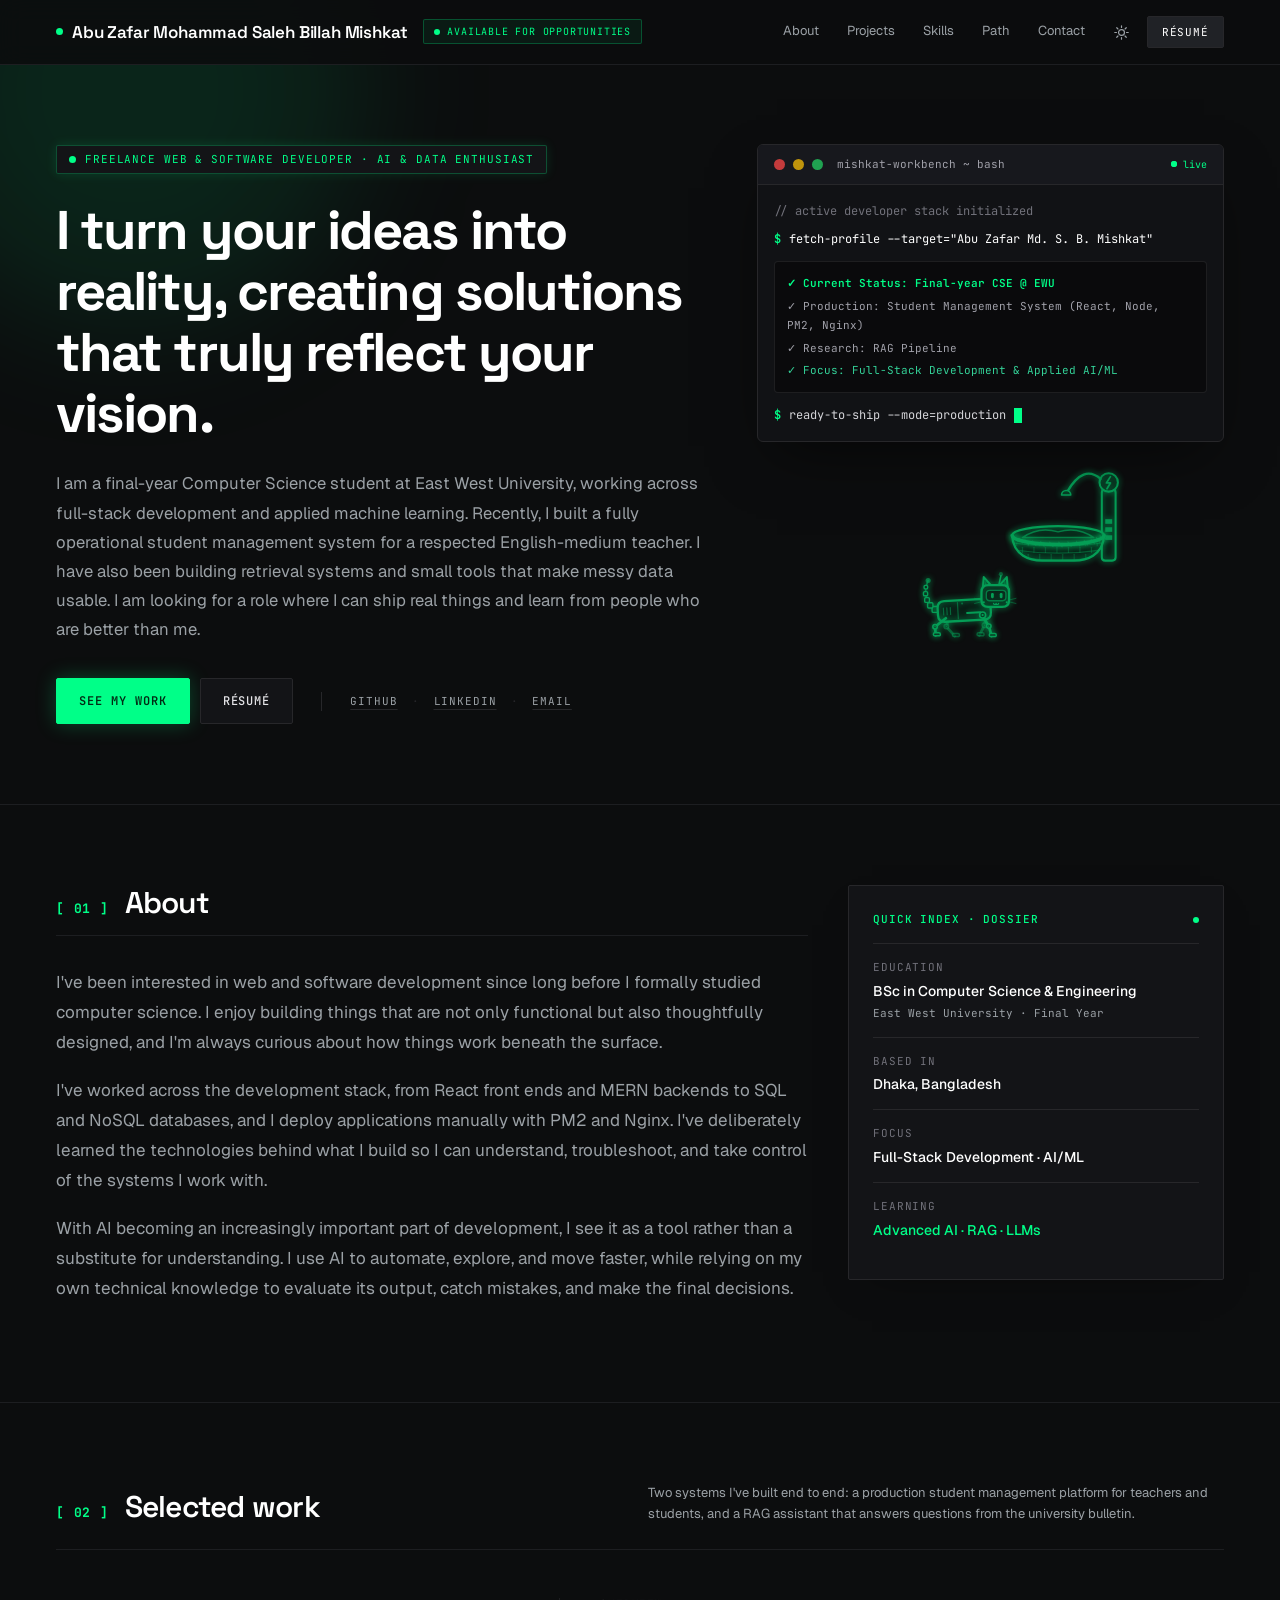
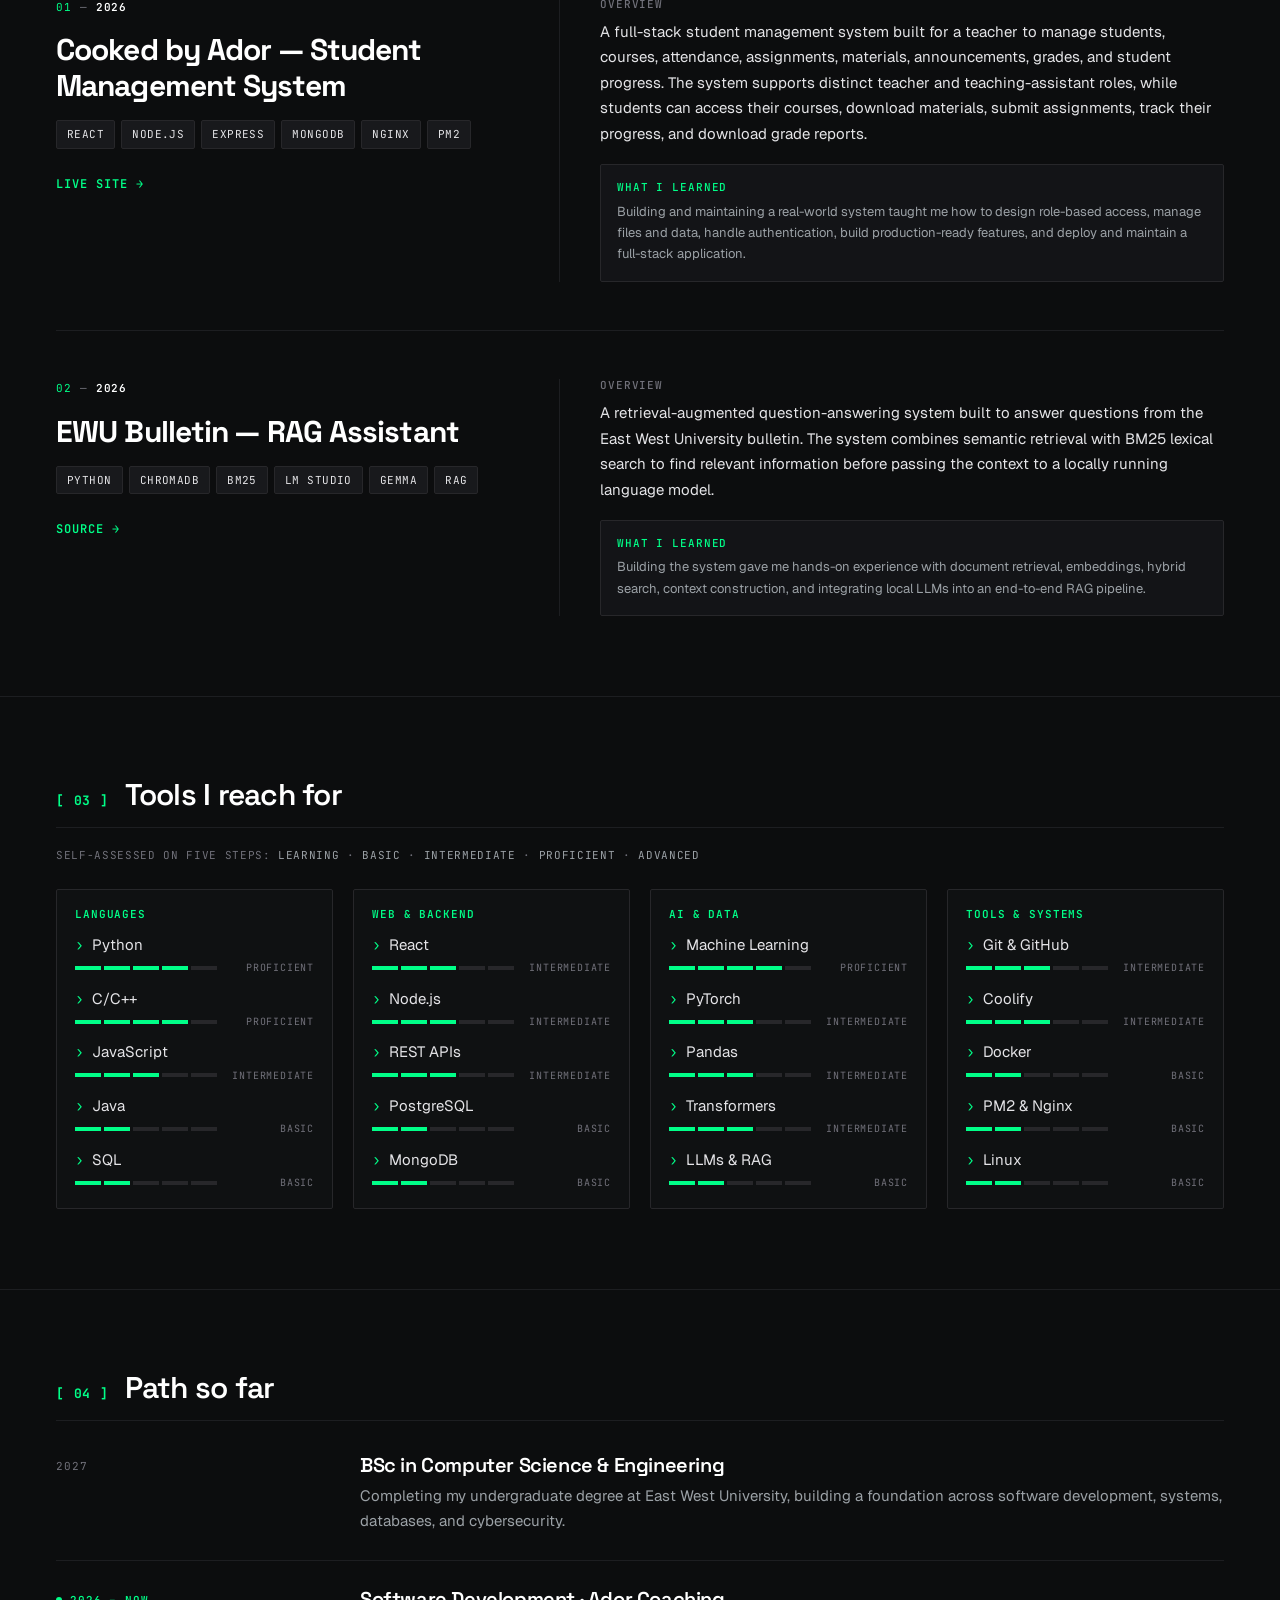
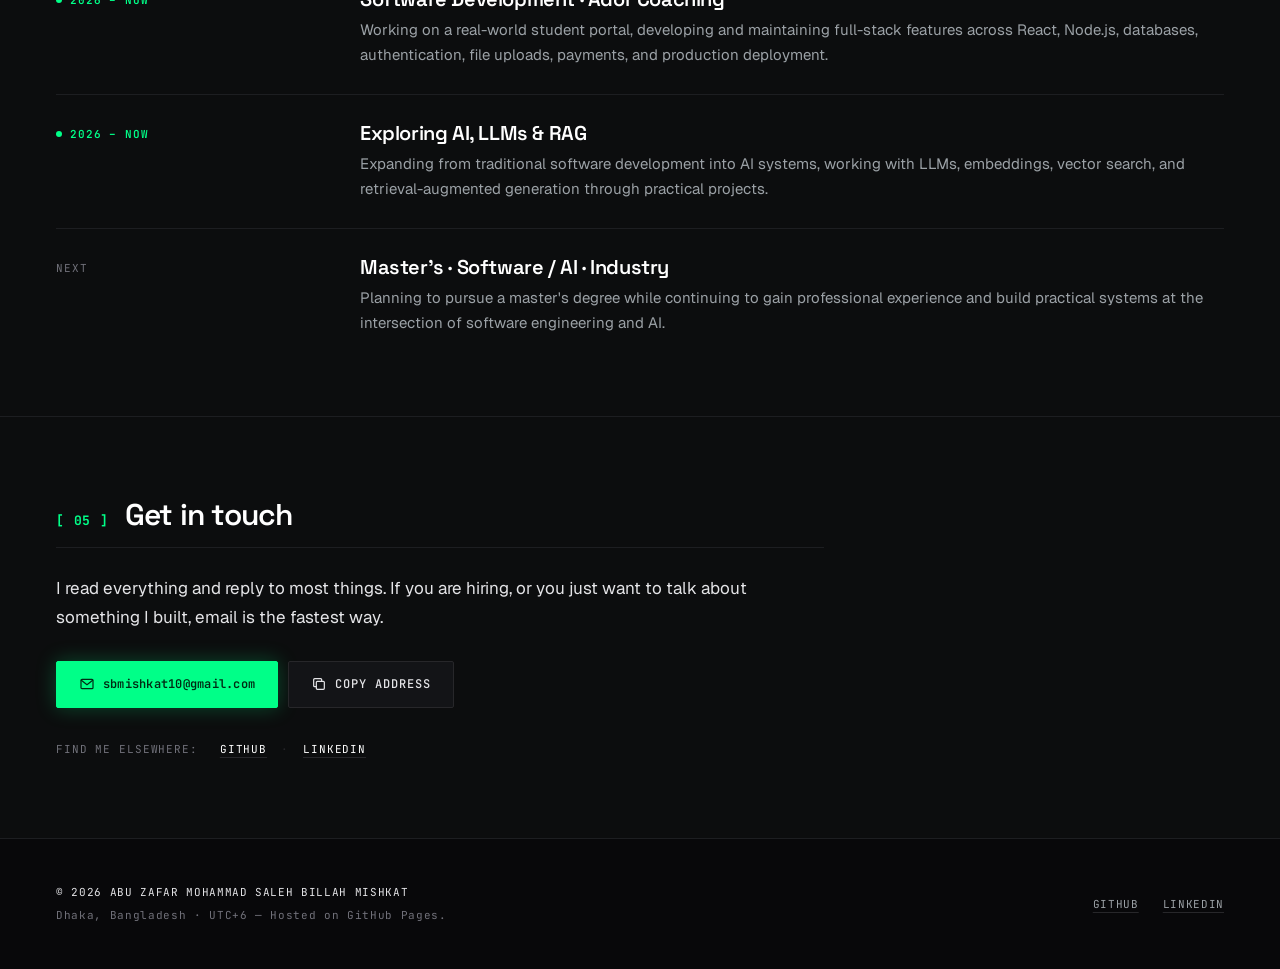
==== commit b61fe39e: "Proofread portfolio copy Fix spelling and grammar in the hero intro and About section." ====
--- a/index.html
+++ b/index.html
@@ -113,7 +113,7 @@
           <p class="eyebrow reveal">
             <span class="dot dot-pulse" aria-hidden="true"></span>
             <!-- EDIT ME: or delete this whole line if you are not looking -->
-            Freelance web and software developer || AI and Data Enthusiast
+            Freelance Web &amp; Software Developer · AI &amp; Data Enthusiast
           </p>
 
           <!-- EDIT ME: the one-line version of you. Plain beats clever. -->
@@ -122,9 +122,9 @@
           <p class="lede reveal">
             <!-- EDIT ME: 2-3 sentences. What you do, what you are studying or working
                on, and what you want next. Recruiters read roughly this much. -->
-            I am a final-year Computer Science student in the East West University, working across full-stack
-            development and applied machine learning. Recently I have build a fully operational student mangment
-            system for a respected teacher from english medium. I have also been building
+            I am a final-year Computer Science student at East West University, working across full-stack
+            development and applied machine learning. Recently, I built a fully operational student management
+            system for a respected English-medium teacher. I have also been building
             retrieval systems and small tools that make messy data usable. I am
             looking for a role where I can ship real things and learn from people
             who are better than me.
@@ -199,12 +199,12 @@
                  what you are actually good at. Write like you talk. -->
               <p>
                 I've been interested in web and software development since long before I formally studied computer
-                science. I enjoy building things that are not only functional, but also thoughtfully designed, and I'm
+                science. I enjoy building things that are not only functional but also thoughtfully designed, and I'm
                 always curious about how things work beneath the surface.
               </p>
               <p>
-                I've built across the development stack from React to backend development, MERN, SQL and NoSQL
-                databases, and deploying applications manually with PM2 and Nginx. I've deliberately learned the
+                I've worked across the development stack, from React front ends and MERN backends to SQL and NoSQL
+                databases, and I deploy applications manually with PM2 and Nginx. I've deliberately learned the
                 technologies behind what I build so I can understand, troubleshoot, and take control of the systems I
                 work with.
               </p>
@@ -338,7 +338,7 @@
               <p class="case-what">
                 A retrieval-augmented question-answering system built to answer questions
                 from the East West University bulletin. The system combines semantic
-                retrieval with BM25 lexical search to retrieve relevant information before
+                retrieval with BM25 lexical search to find relevant information before
                 passing the context to a locally running language model.
               </p>
 
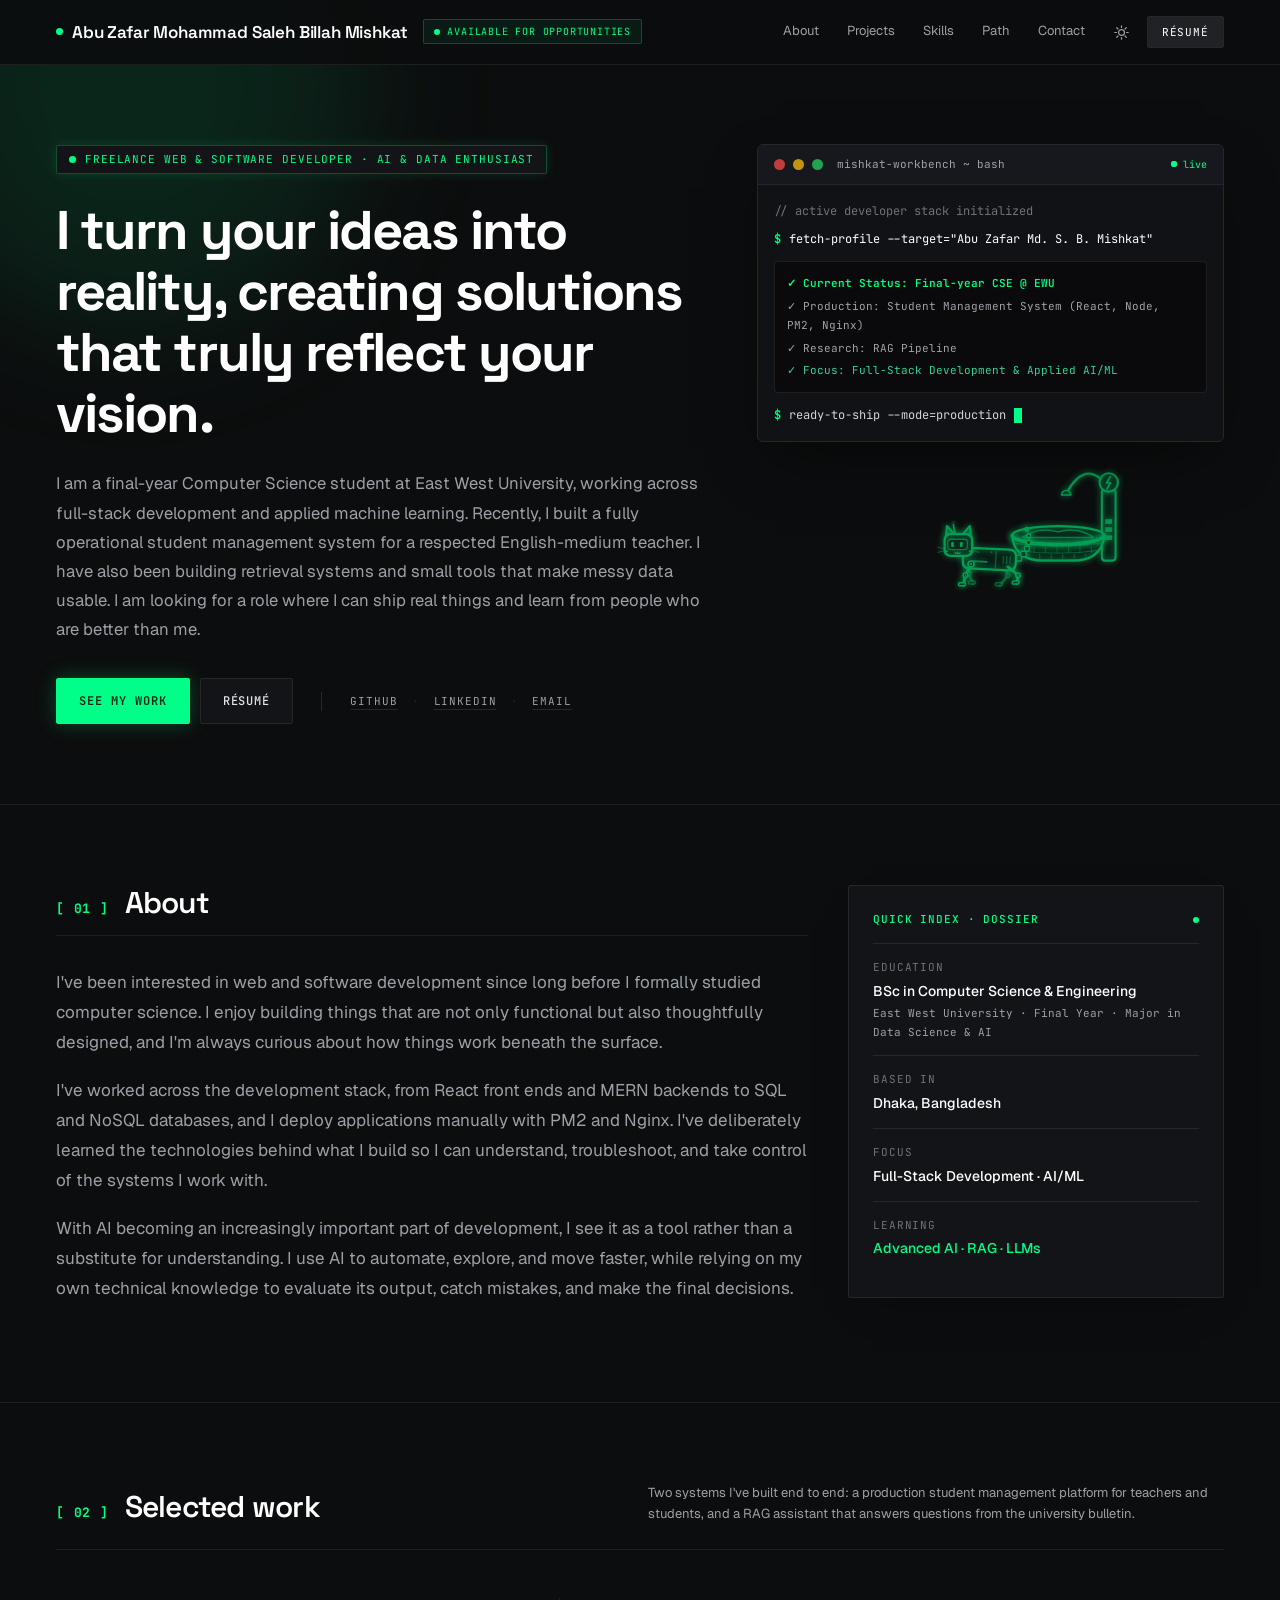
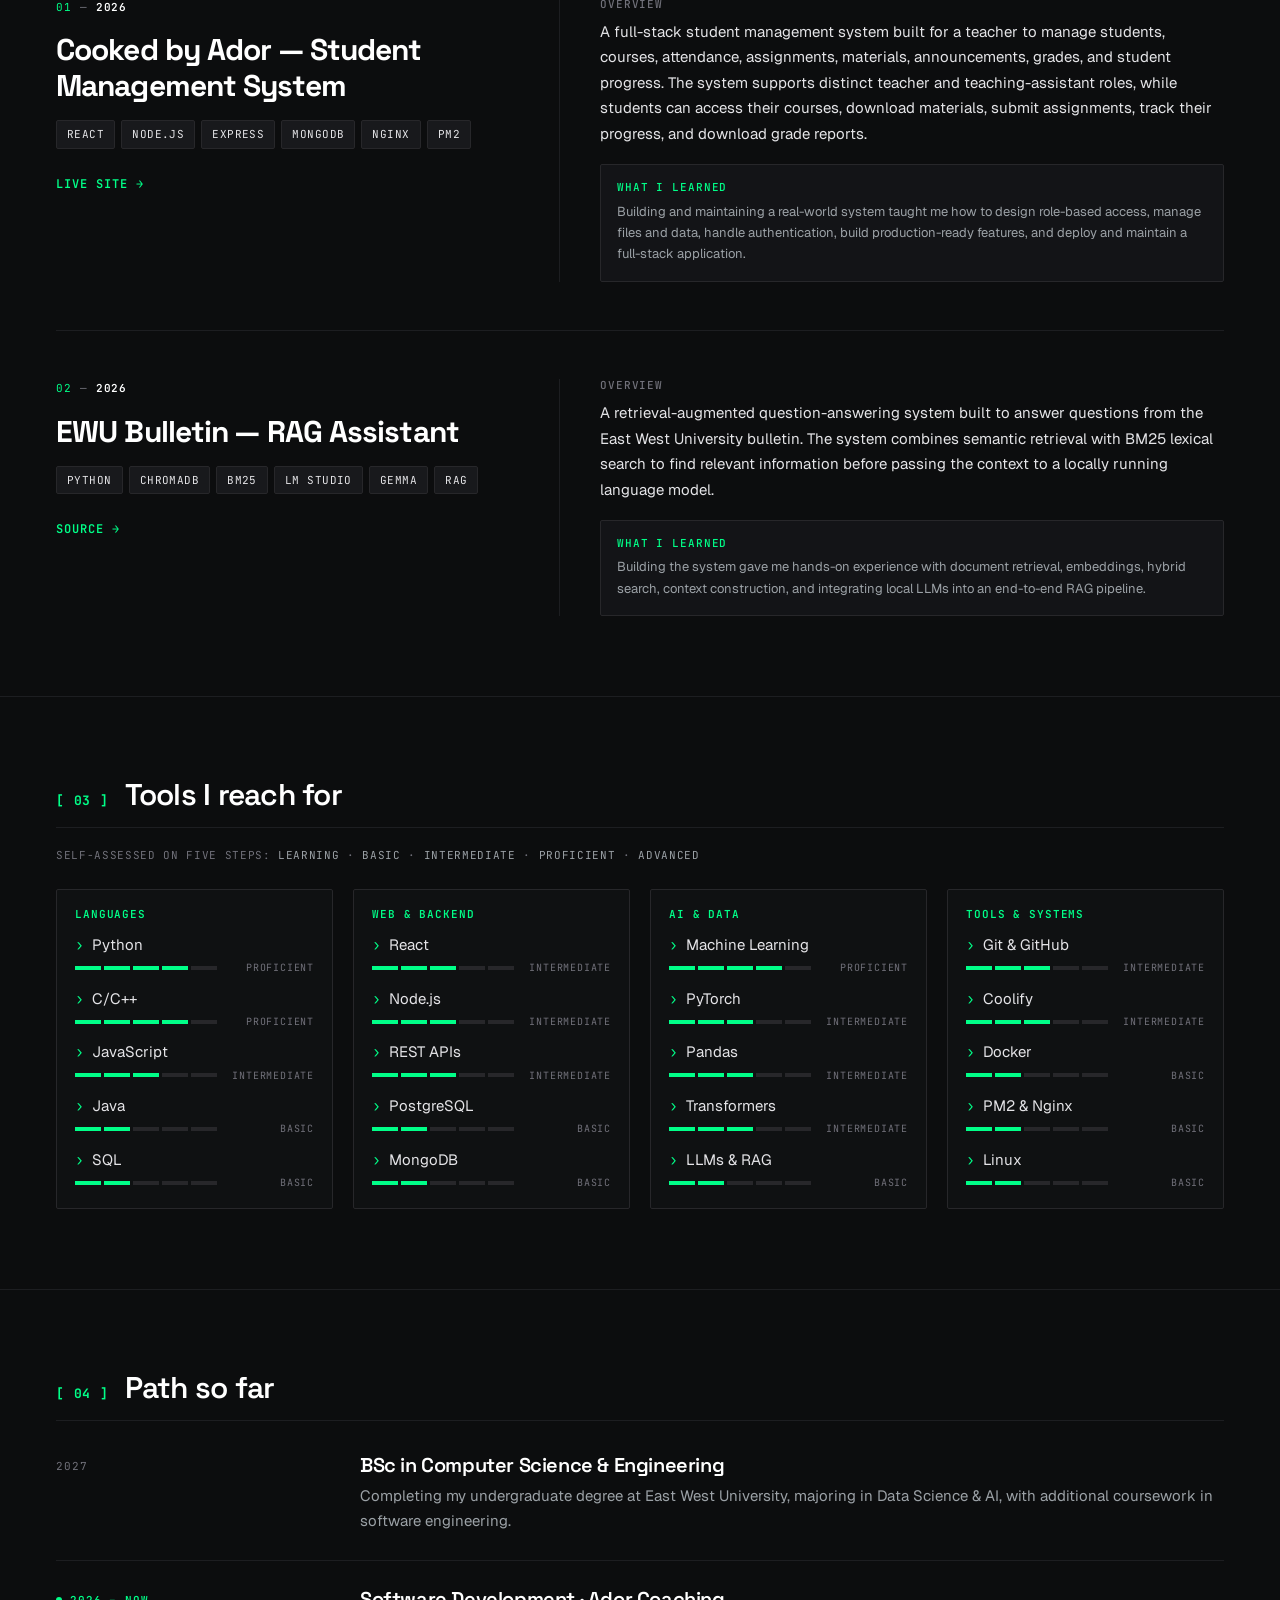
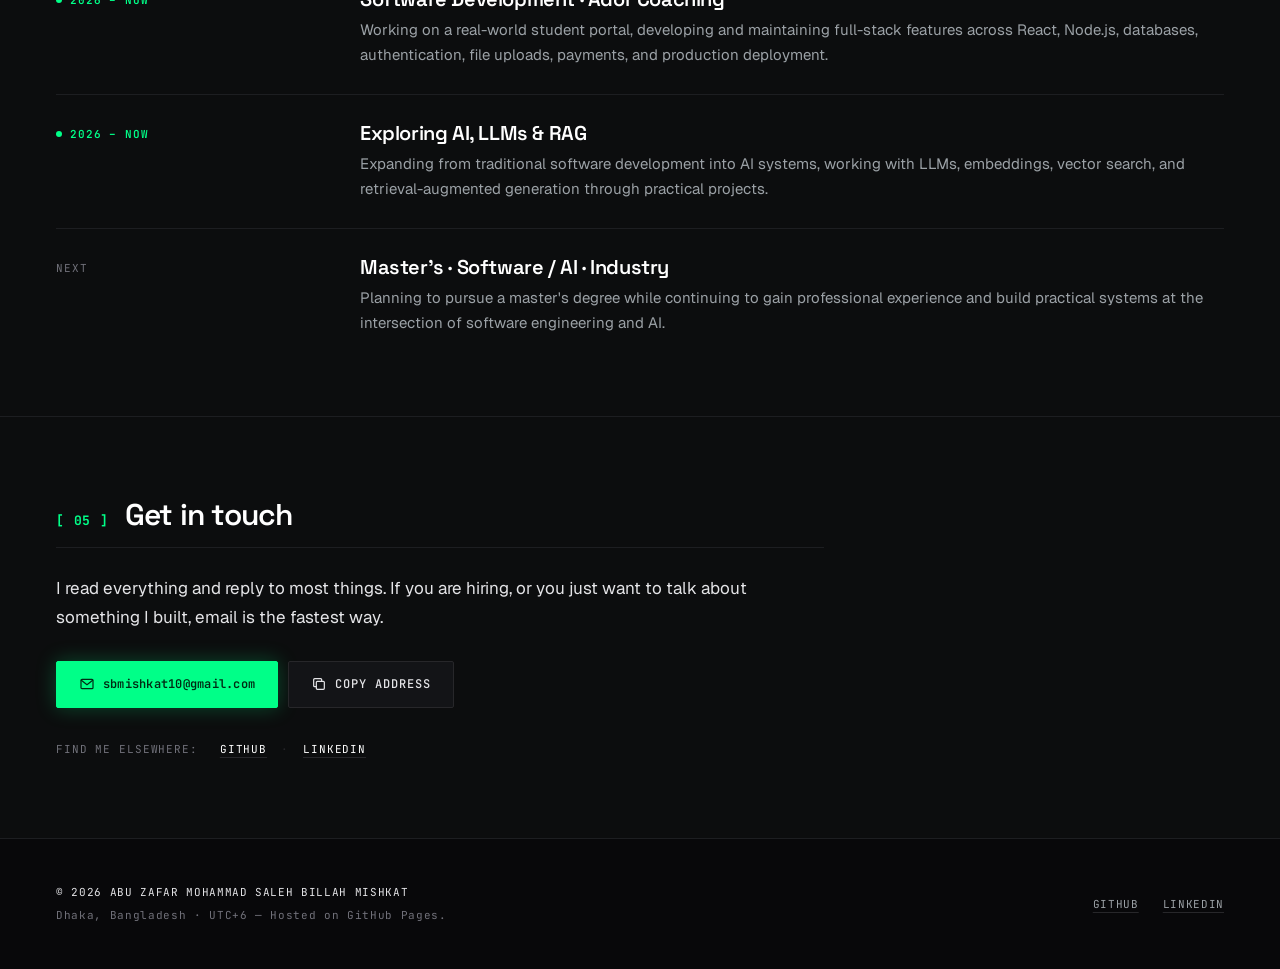
==== commit 9f295b95: "Add résumé and update education details" ====
--- a/index.html
+++ b/index.html
@@ -226,7 +226,7 @@
               <div class="fact">
                 <dt>Education</dt>
                 <dd class="fact-v">BSc in Computer Science &amp; Engineering</dd>
-                <dd class="fact-sub">East West University · Final Year</dd>
+                <dd class="fact-sub">East West University · Final Year · Major in Data Science &amp; AI</dd>
               </div>
               <div class="fact">
                 <dt>Based in</dt>
@@ -442,8 +442,8 @@
               <h3>BSc in Computer Science &amp; Engineering</h3>
               <p>
                 Completing my undergraduate degree at East West University,
-                building a foundation across software development, systems,
-                databases, and cybersecurity.
+                majoring in Data Science &amp; AI, with additional coursework in
+                software engineering.
               </p>
             </div>
           </li>
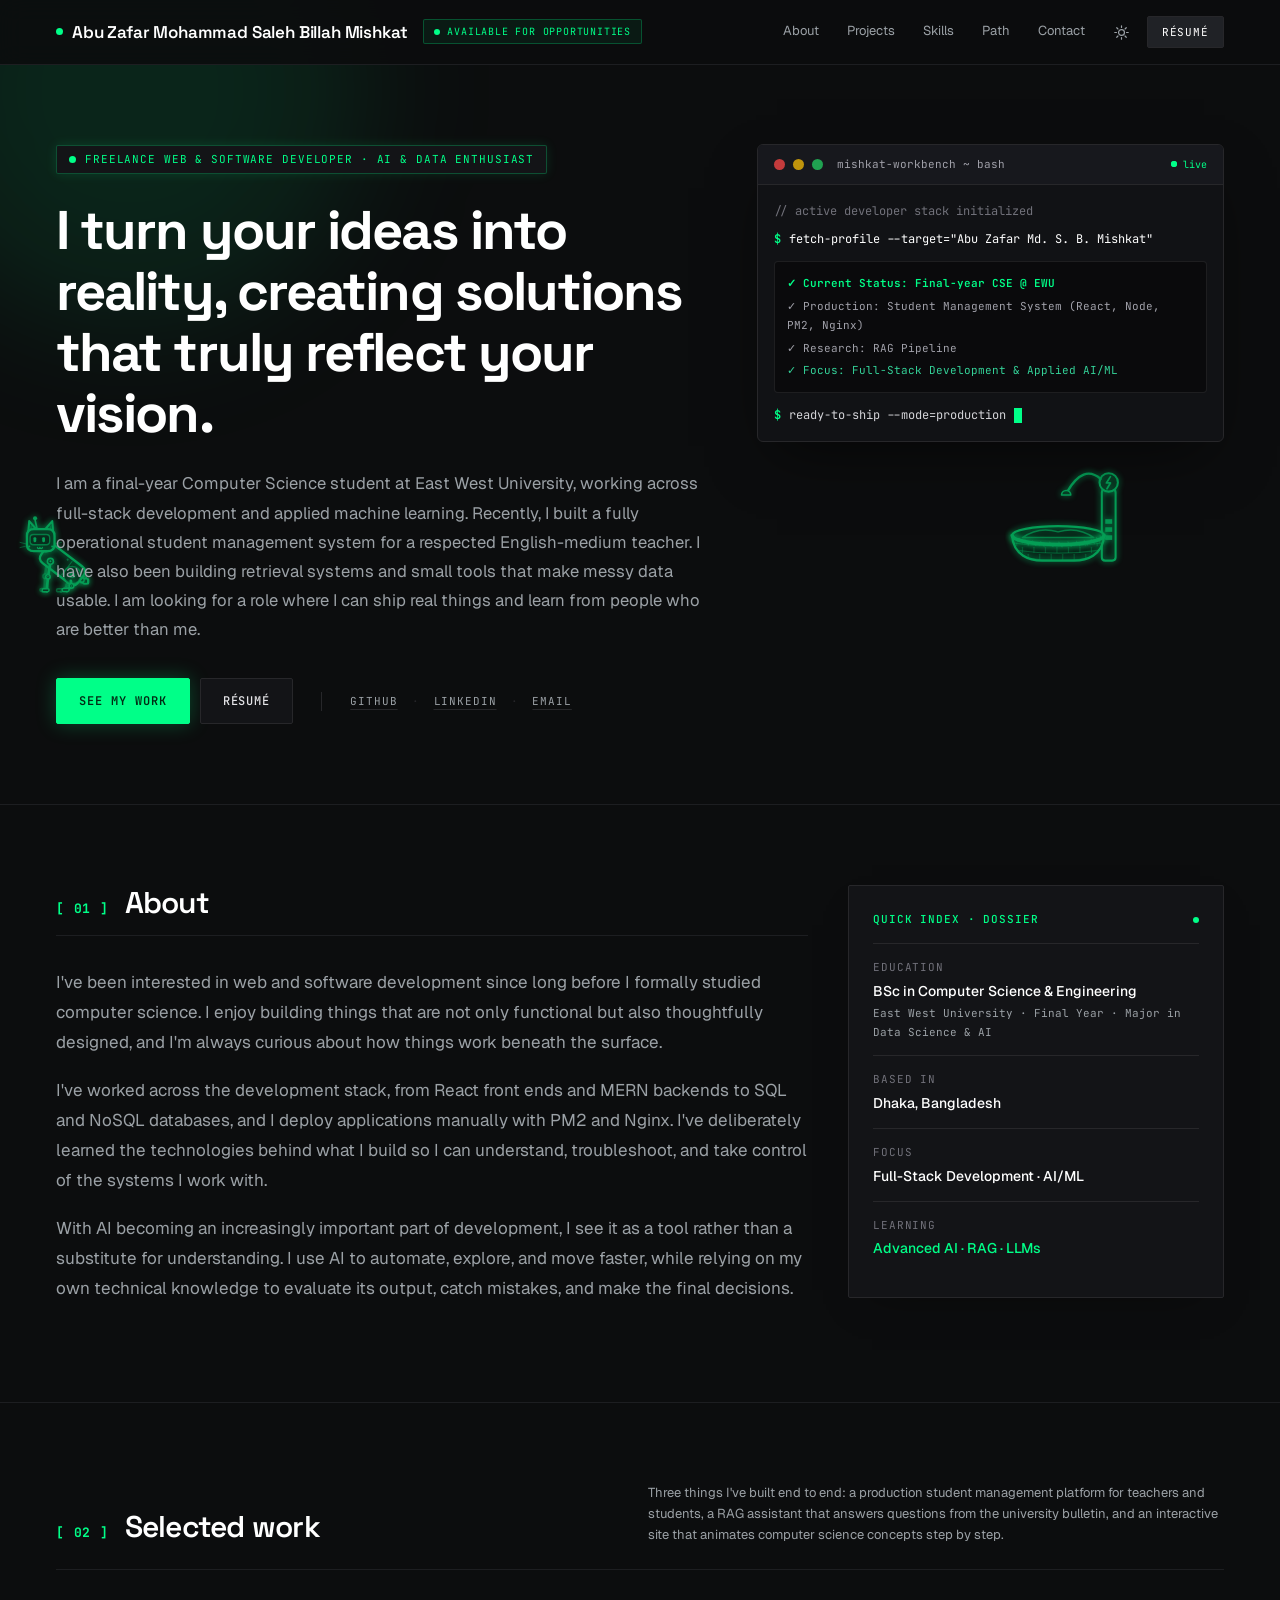
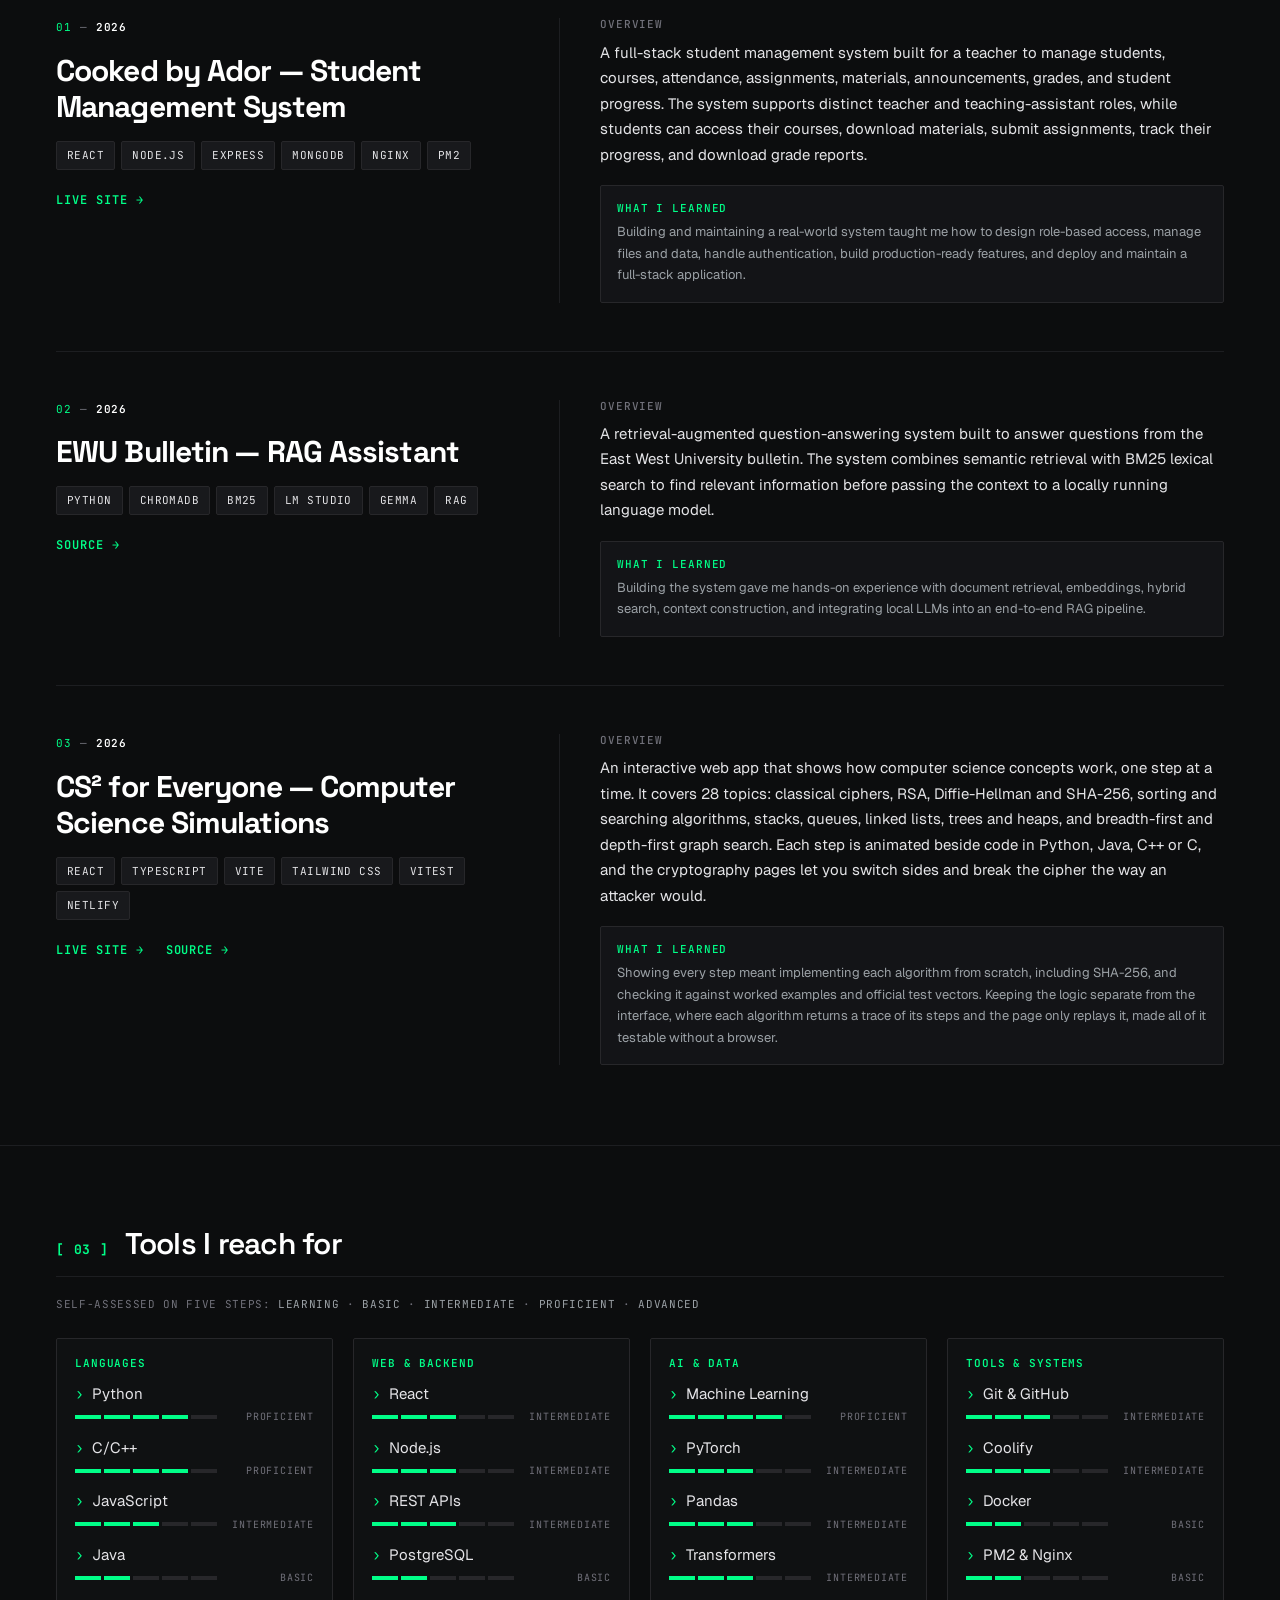
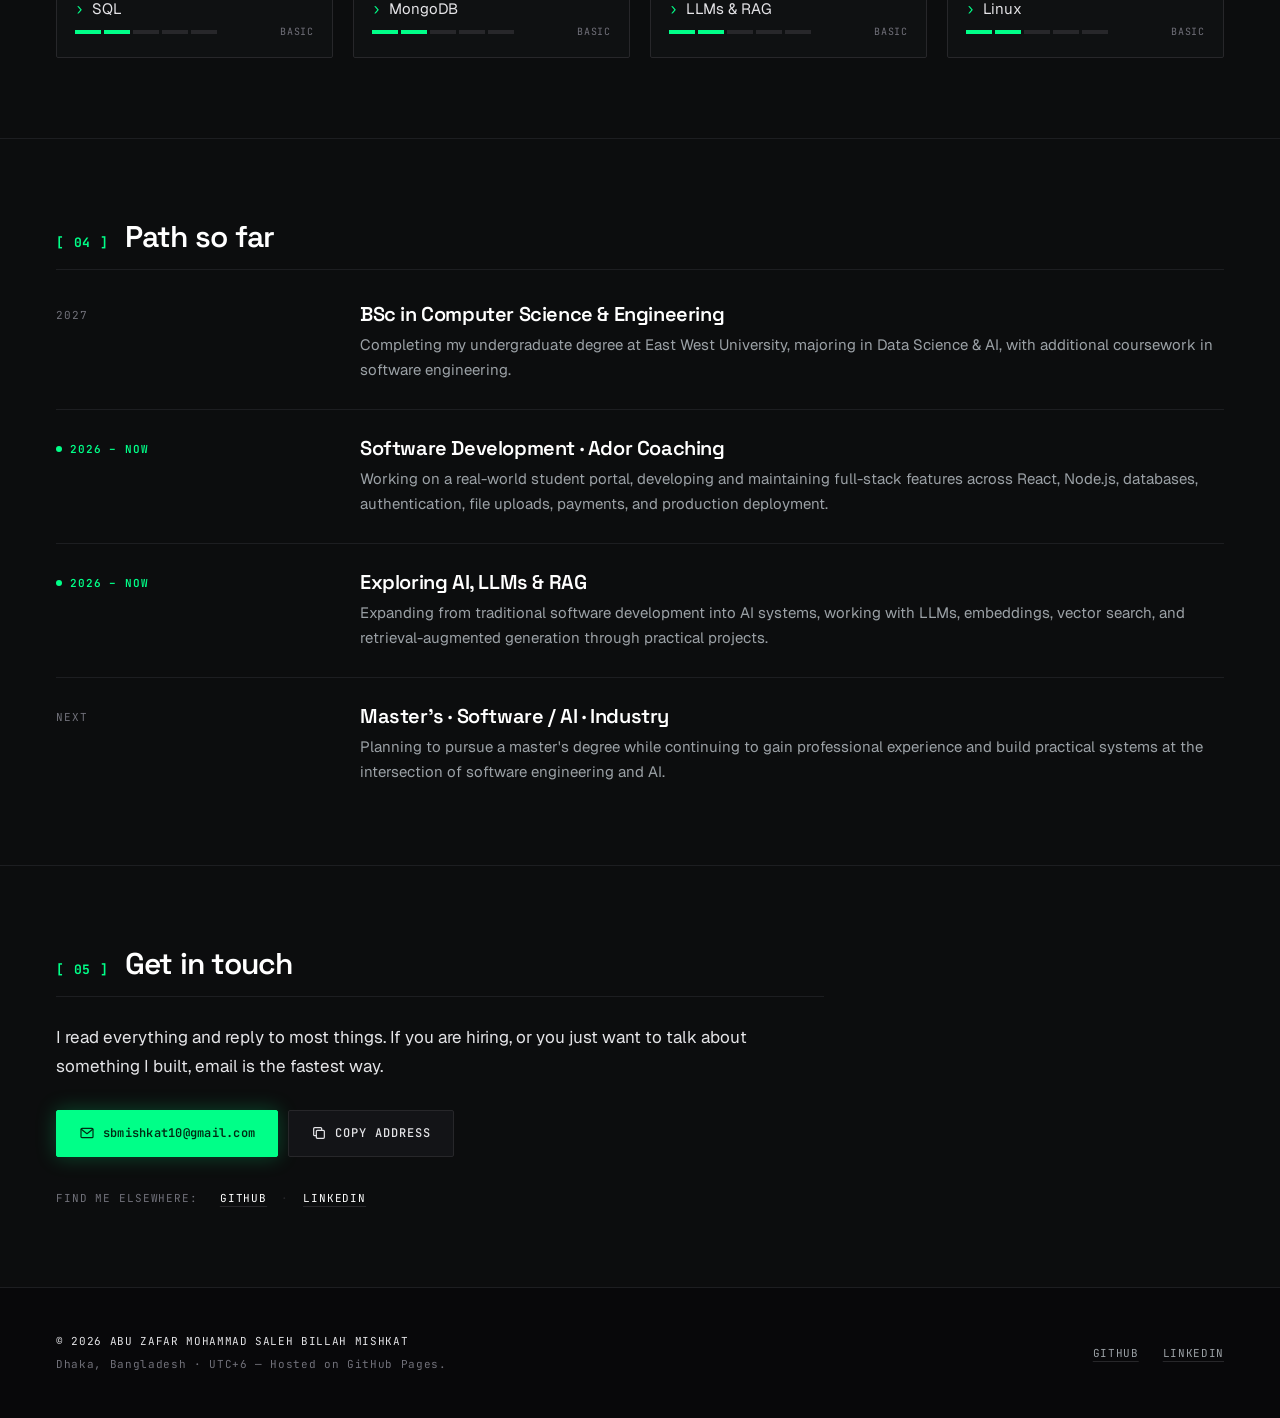
==== commit 7549c6cf: "Add CS² for Everyone to projects and résumé New third project on the portfolio (live link is a place" ====
--- a/index.html
+++ b/index.html
@@ -256,9 +256,10 @@
           </div>
           <p class="section-note">
             <!-- EDIT ME: one line that covers every project below -->
-            Two systems I've built end to end: a production student management
-            platform for teachers and students, and a RAG assistant that answers
-            questions from the university bulletin.
+            Three things I've built end to end: a production student management
+            platform for teachers and students, a RAG assistant that answers
+            questions from the university bulletin, and an interactive site that
+            animates computer science concepts step by step.
           </p>
         </div>
 
@@ -348,6 +349,54 @@
                   Building the system gave me hands-on experience with document retrieval,
                   embeddings, hybrid search, context construction, and integrating local
                   LLMs into an end-to-end RAG pipeline.
+                </p>
+              </div>
+            </div>
+          </article>
+
+          <article class="case reveal">
+            <div class="case-side">
+              <div class="case-meta">
+                <span class="case-idx">03</span>
+                <span aria-hidden="true">—</span>
+                <span class="case-year">2026</span>
+              </div>
+              <h3>CS² for Everyone — Computer Science Simulations</h3>
+              <ul class="tags" aria-label="Technologies">
+                <li>React</li>
+                <li>TypeScript</li>
+                <li>Vite</li>
+                <li>Tailwind CSS</li>
+                <li>Vitest</li>
+                <li>Netlify</li>
+              </ul>
+              <div class="case-links">
+                <!-- EDIT ME: placeholder address, swap in the real Netlify URL -->
+                <a href="https://cs2-for-everyone.netlify.app" target="_blank" rel="noopener">Live site →</a>
+                <a href="https://github.com/mishkat2025/cs2_everyone" target="_blank" rel="noopener">Source →</a>
+              </div>
+            </div>
+
+            <div class="case-body">
+              <h4 class="label">Overview</h4>
+              <p class="case-what">
+                An interactive web app that shows how computer science concepts work,
+                one step at a time. It covers 28 topics: classical ciphers, RSA,
+                Diffie-Hellman and SHA-256, sorting and searching algorithms, stacks,
+                queues, linked lists, trees and heaps, and breadth-first and depth-first
+                graph search. Each step is animated beside code in Python, Java, C++ or C,
+                and the cryptography pages let you switch sides and break the cipher the
+                way an attacker would.
+              </p>
+
+              <div class="learned">
+                <h4 class="label label-accent">What I learned</h4>
+                <p>
+                  Showing every step meant implementing each algorithm from scratch,
+                  including SHA-256, and checking it against worked examples and official
+                  test vectors. Keeping the logic separate from the interface, where each
+                  algorithm returns a trace of its steps and the page only replays it,
+                  made all of it testable without a browser.
                 </p>
               </div>
             </div>
--- a/styles.css
+++ b/styles.css
@@ -710,7 +710,7 @@
   color: var(--text);
 }
 
-.case-links { padding-top: 4px; }
+.case-links { padding-top: 4px; display: flex; flex-wrap: wrap; gap: 10px 22px; }
 .case-links a {
   font-family: var(--mono);
   font-size: 12px;
@@ -969,6 +969,12 @@
   opacity: 0.6;
 }
 :root[data-theme="light"] .cat-layer { opacity: 0.55; }
+
+/* One-column layouts leave no space under the terminal card, so give
+   the cat a yard there for its pod. cat.js sets .has-cat on <html>. */
+@media screen and (max-width: 1024px) {
+  .has-cat .hero { padding-bottom: calc(clamp(64px, 8vw, 80px) + 104px); }
+}
 
 
 /* ---------- 15. Responsive ---------- */
@@ -1086,6 +1092,7 @@
   .case-body { order: 4; padding-top: 16px; }
   .case-links { order: 5; padding-top: 0; }
   .case-links a {
+    flex: 1 1 140px;
     display: flex;
     align-items: center;
     justify-content: center;
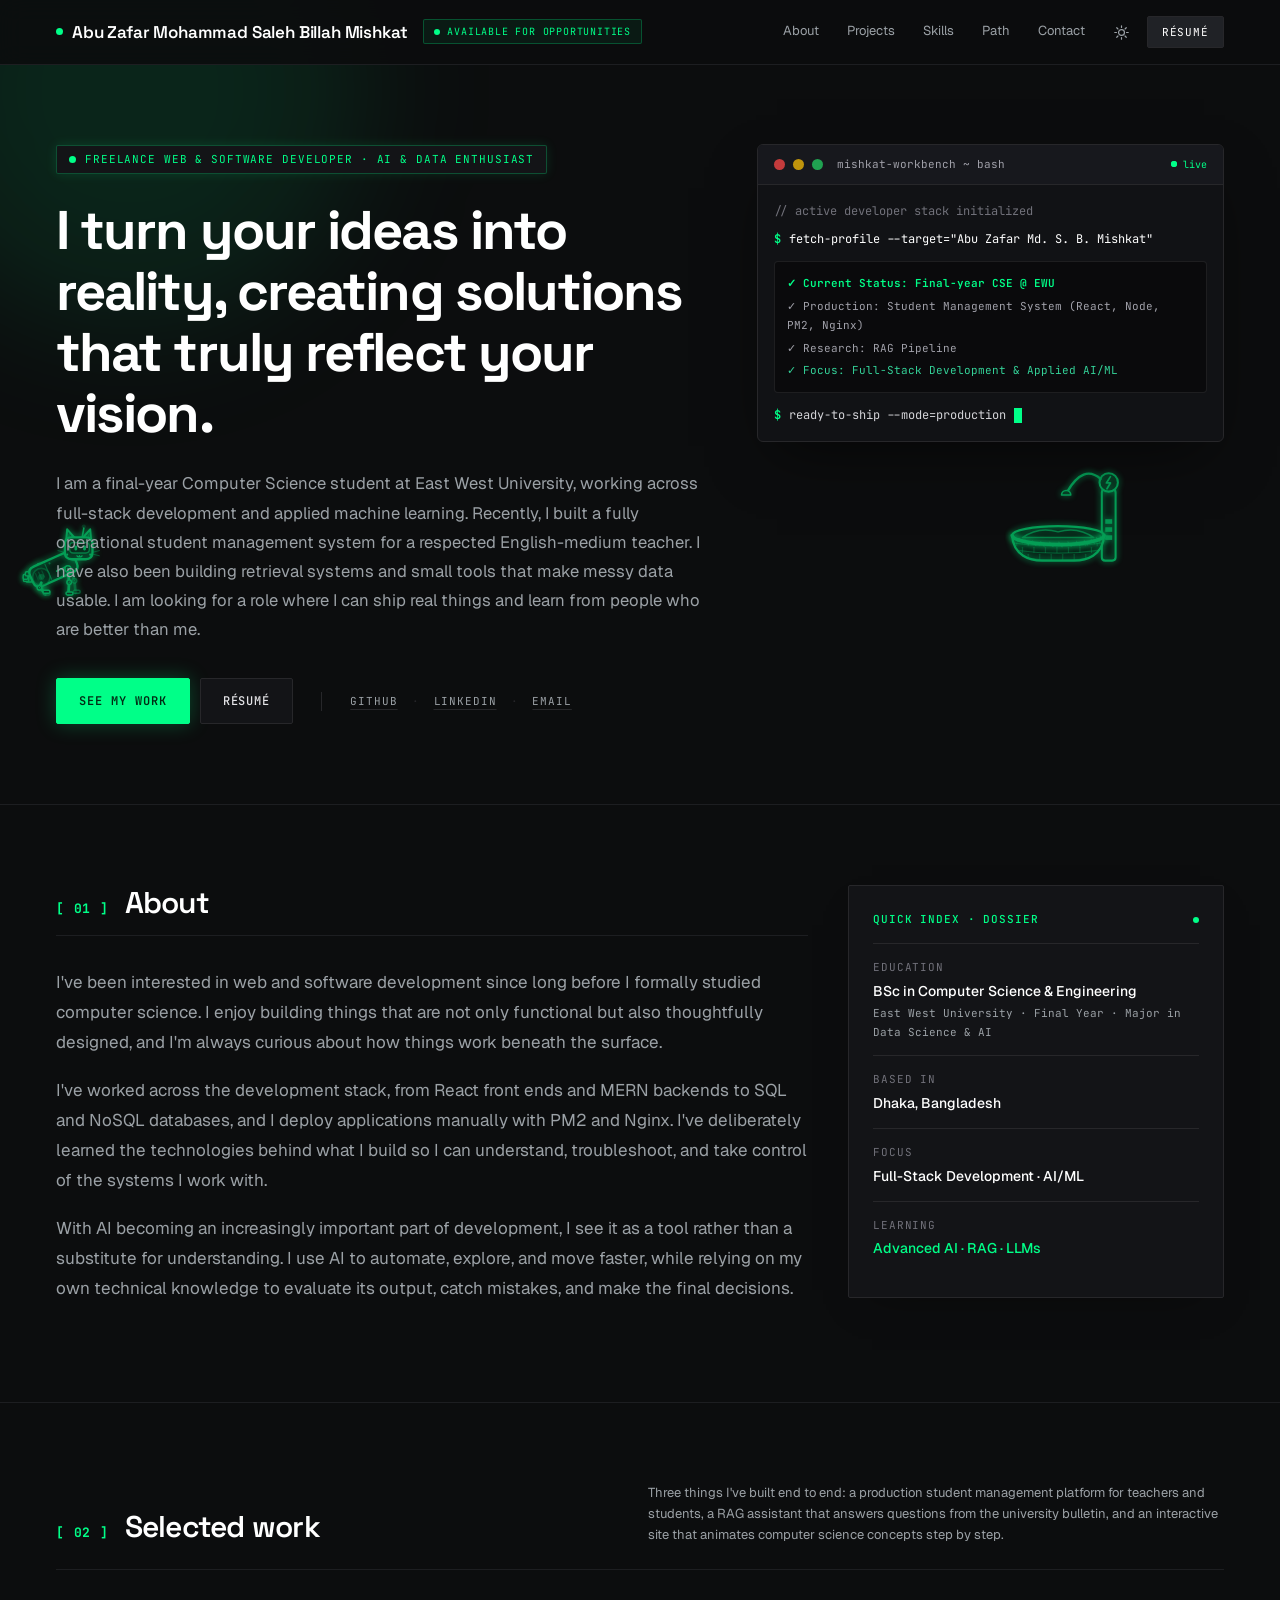
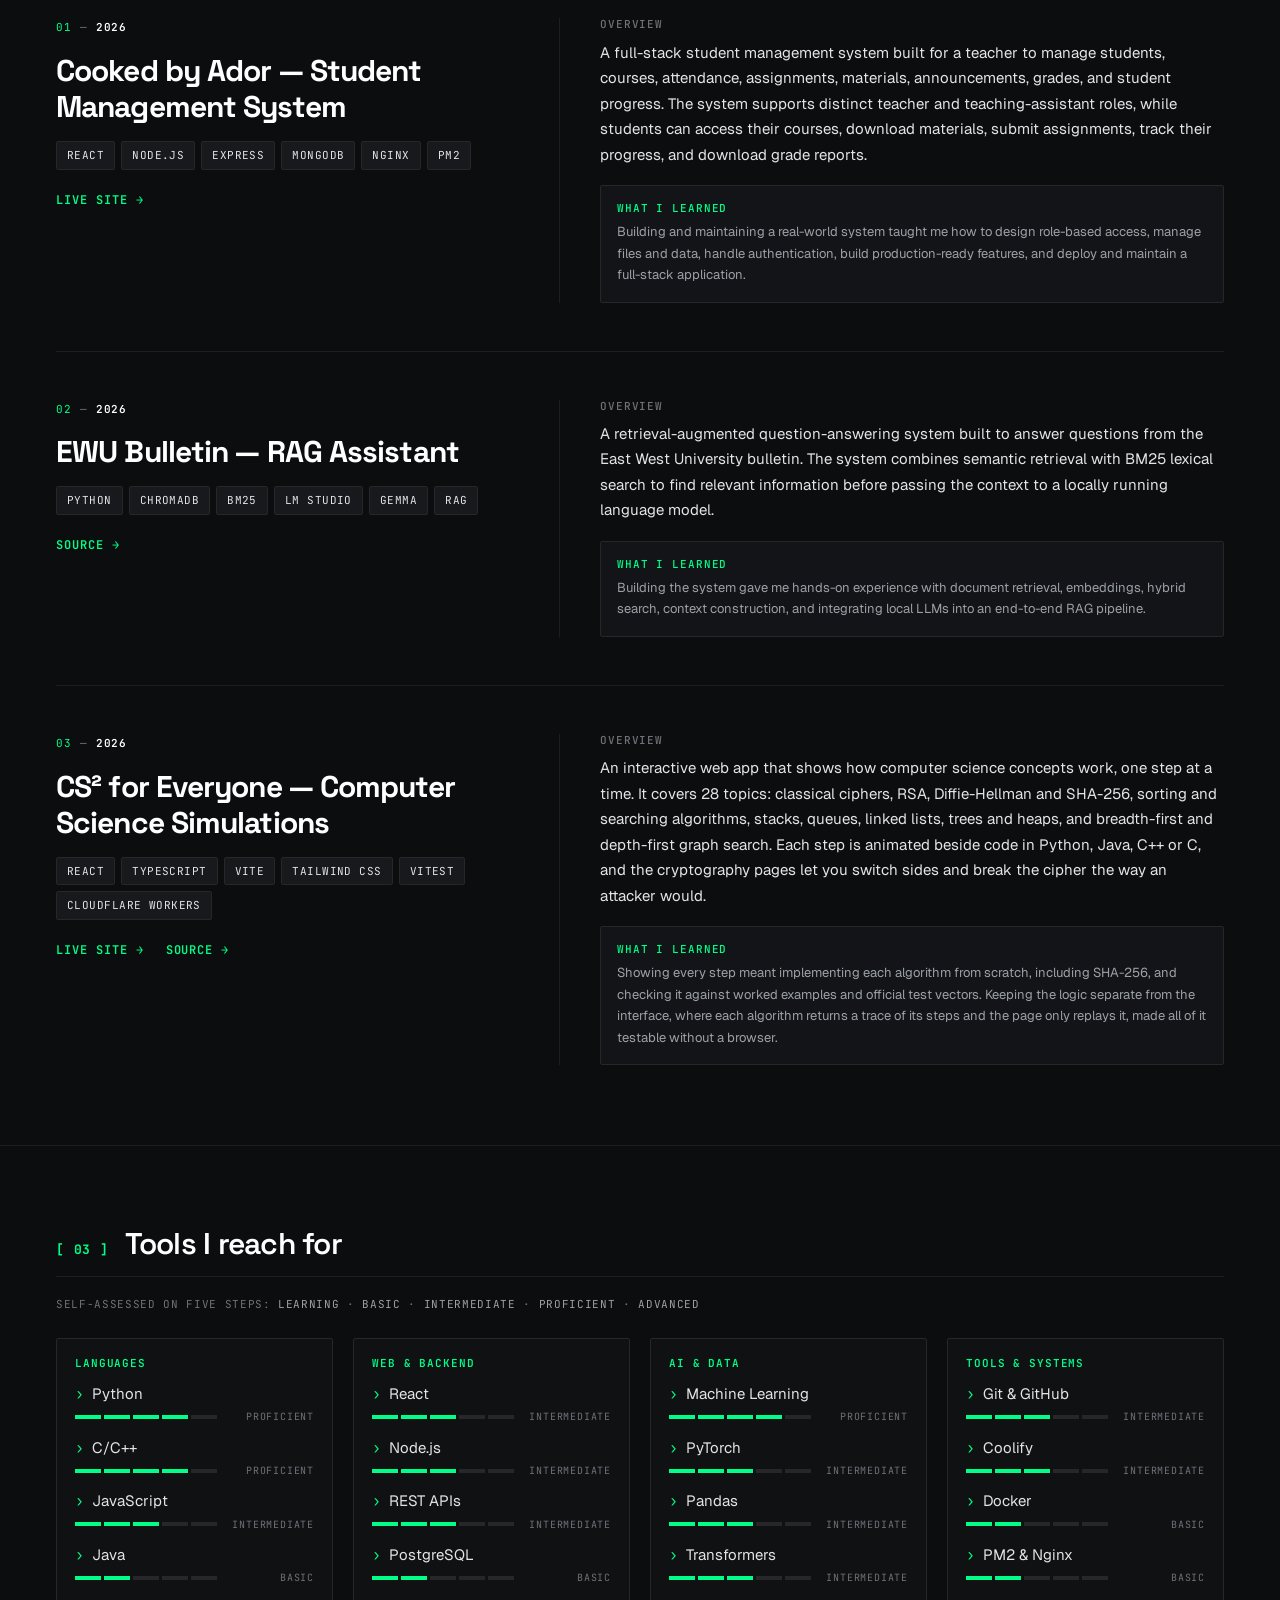
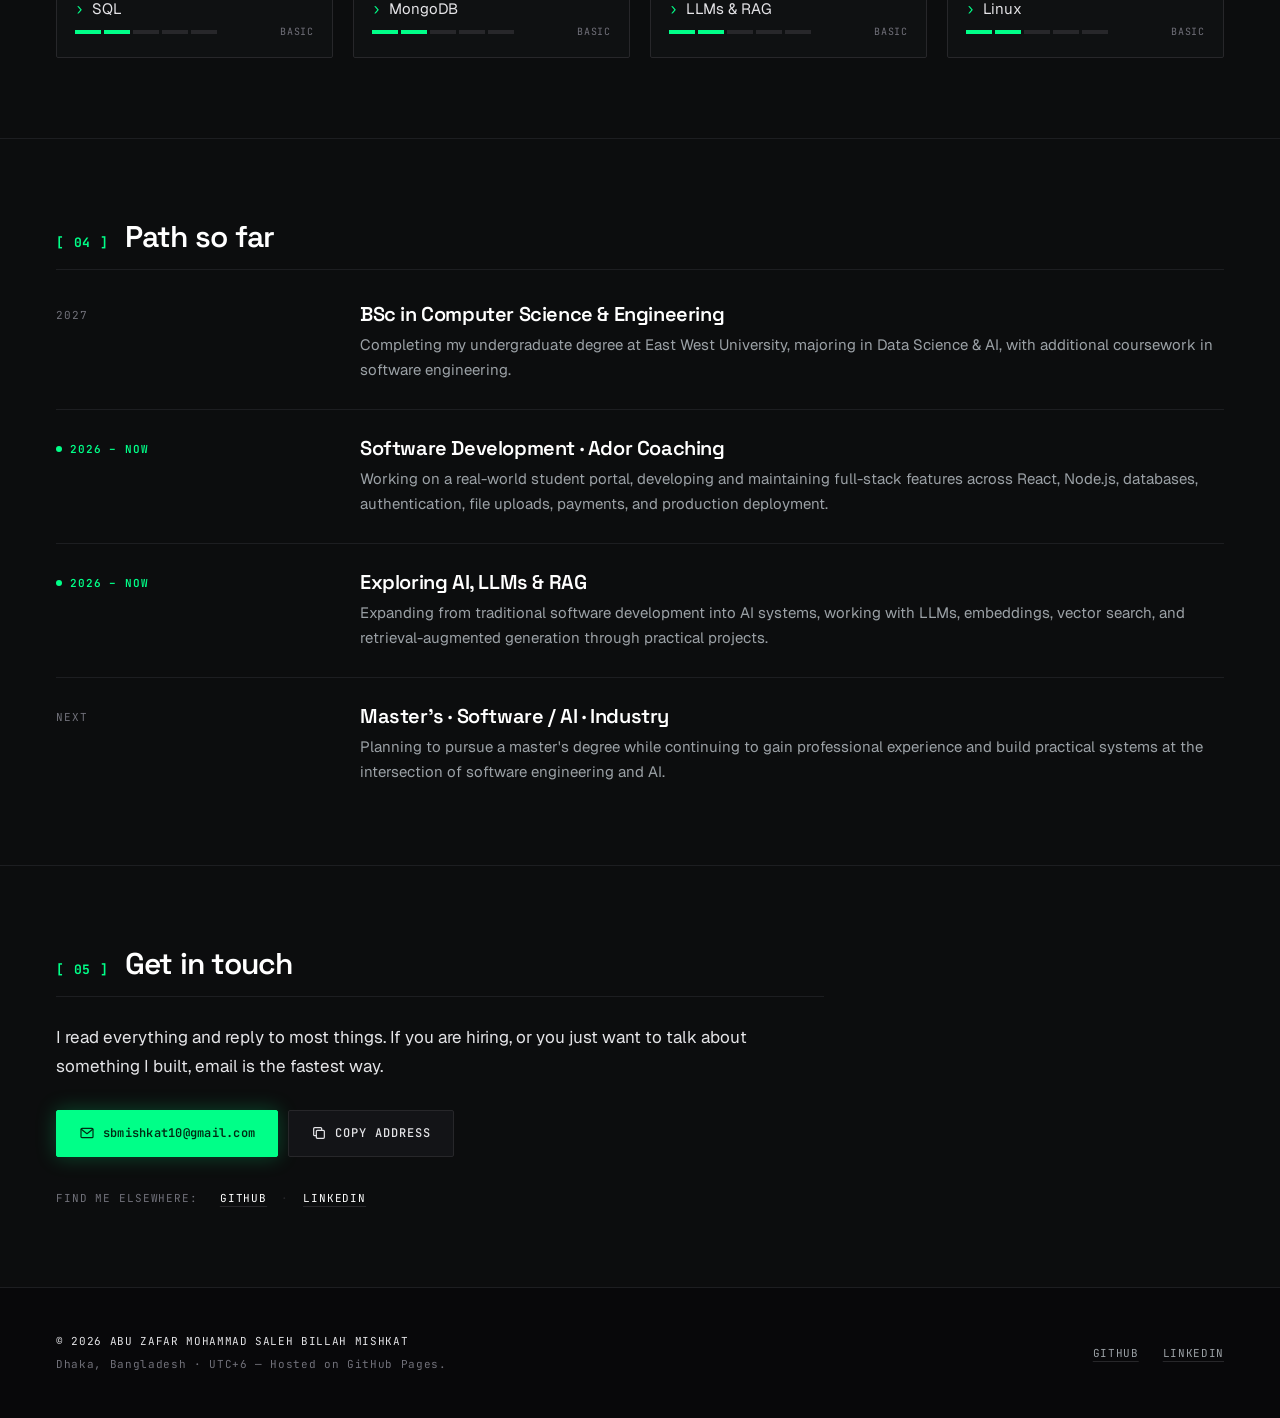
==== commit c4def420: "Use the real CS² for Everyone address Replace the placeholder Netlify link with the live Cloudflare " ====
--- a/index.html
+++ b/index.html
@@ -368,11 +368,10 @@
                 <li>Vite</li>
                 <li>Tailwind CSS</li>
                 <li>Vitest</li>
-                <li>Netlify</li>
+                <li>Cloudflare Workers</li>
               </ul>
               <div class="case-links">
-                <!-- EDIT ME: placeholder address, swap in the real Netlify URL -->
-                <a href="https://cs2-for-everyone.netlify.app" target="_blank" rel="noopener">Live site →</a>
+                <a href="https://cs2-everyone.sbmishkat10.workers.dev" target="_blank" rel="noopener">Live site →</a>
                 <a href="https://github.com/mishkat2025/cs2_everyone" target="_blank" rel="noopener">Source →</a>
               </div>
             </div>
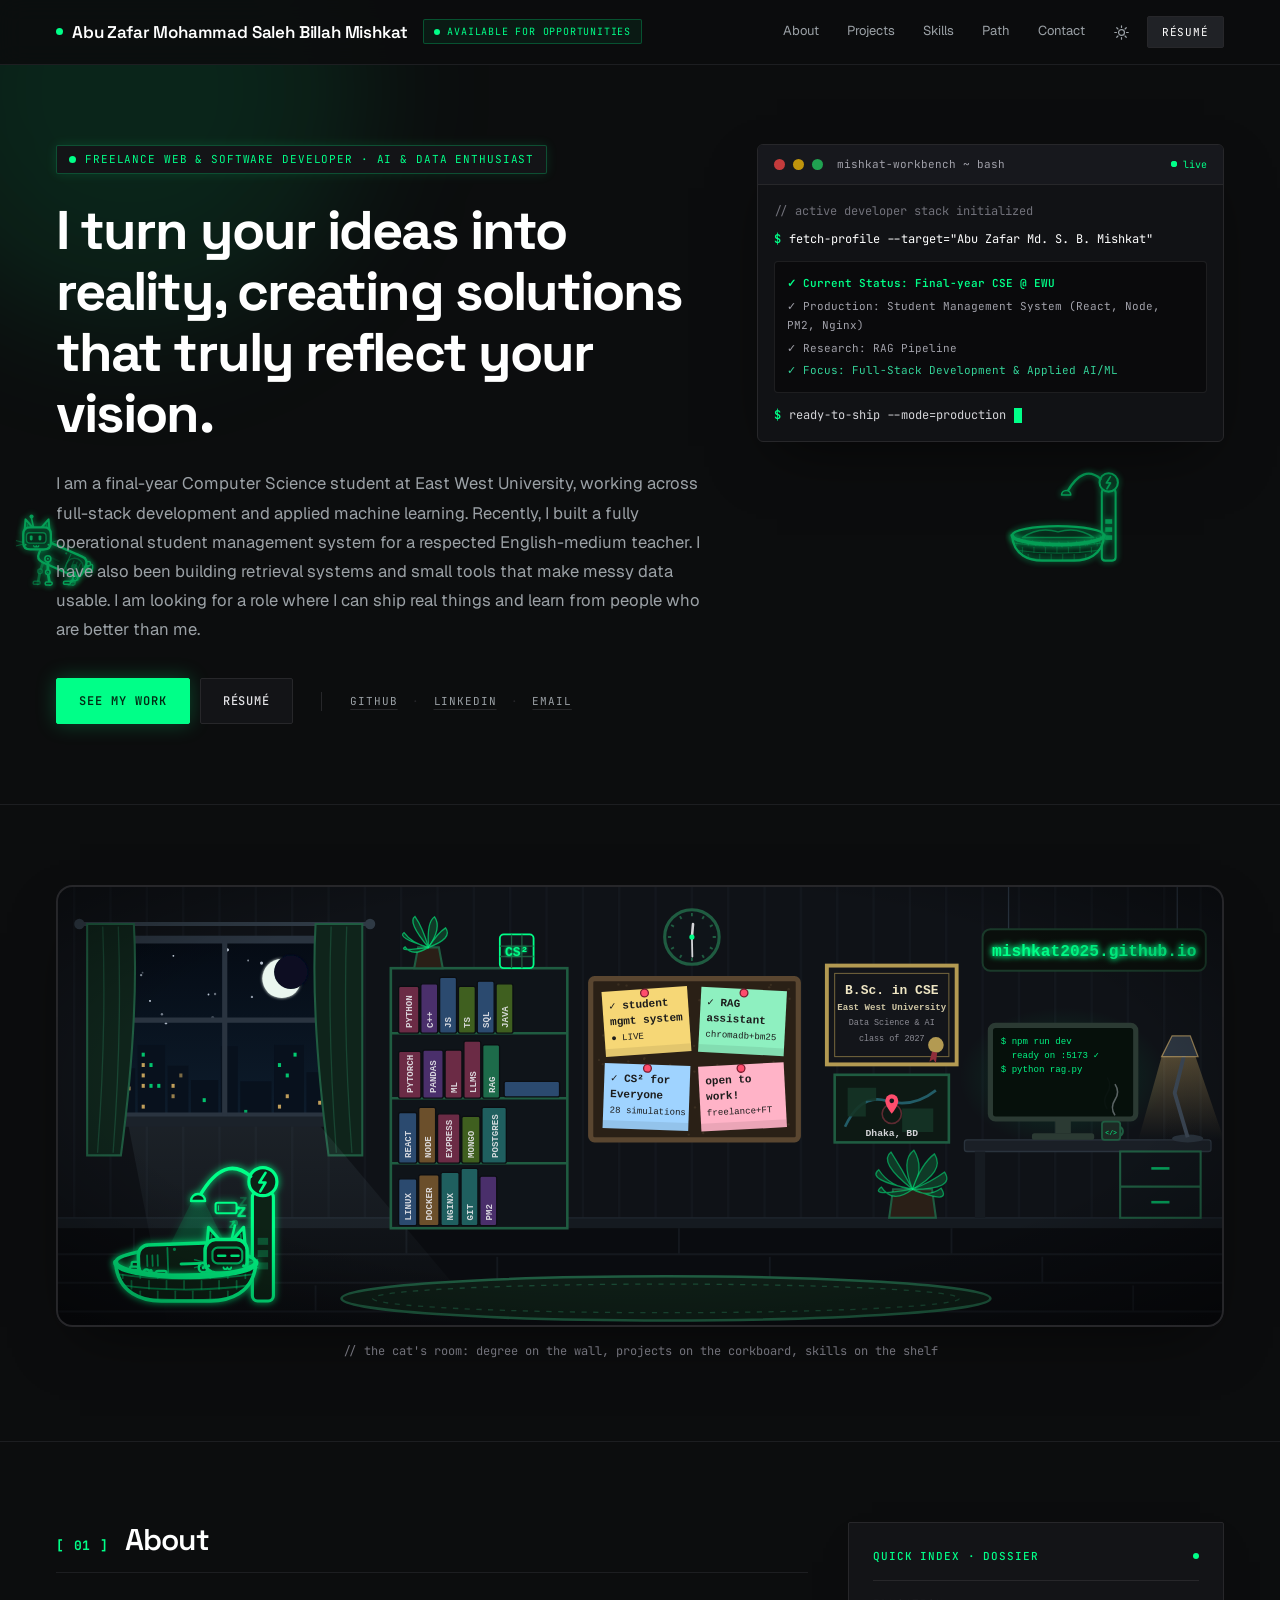
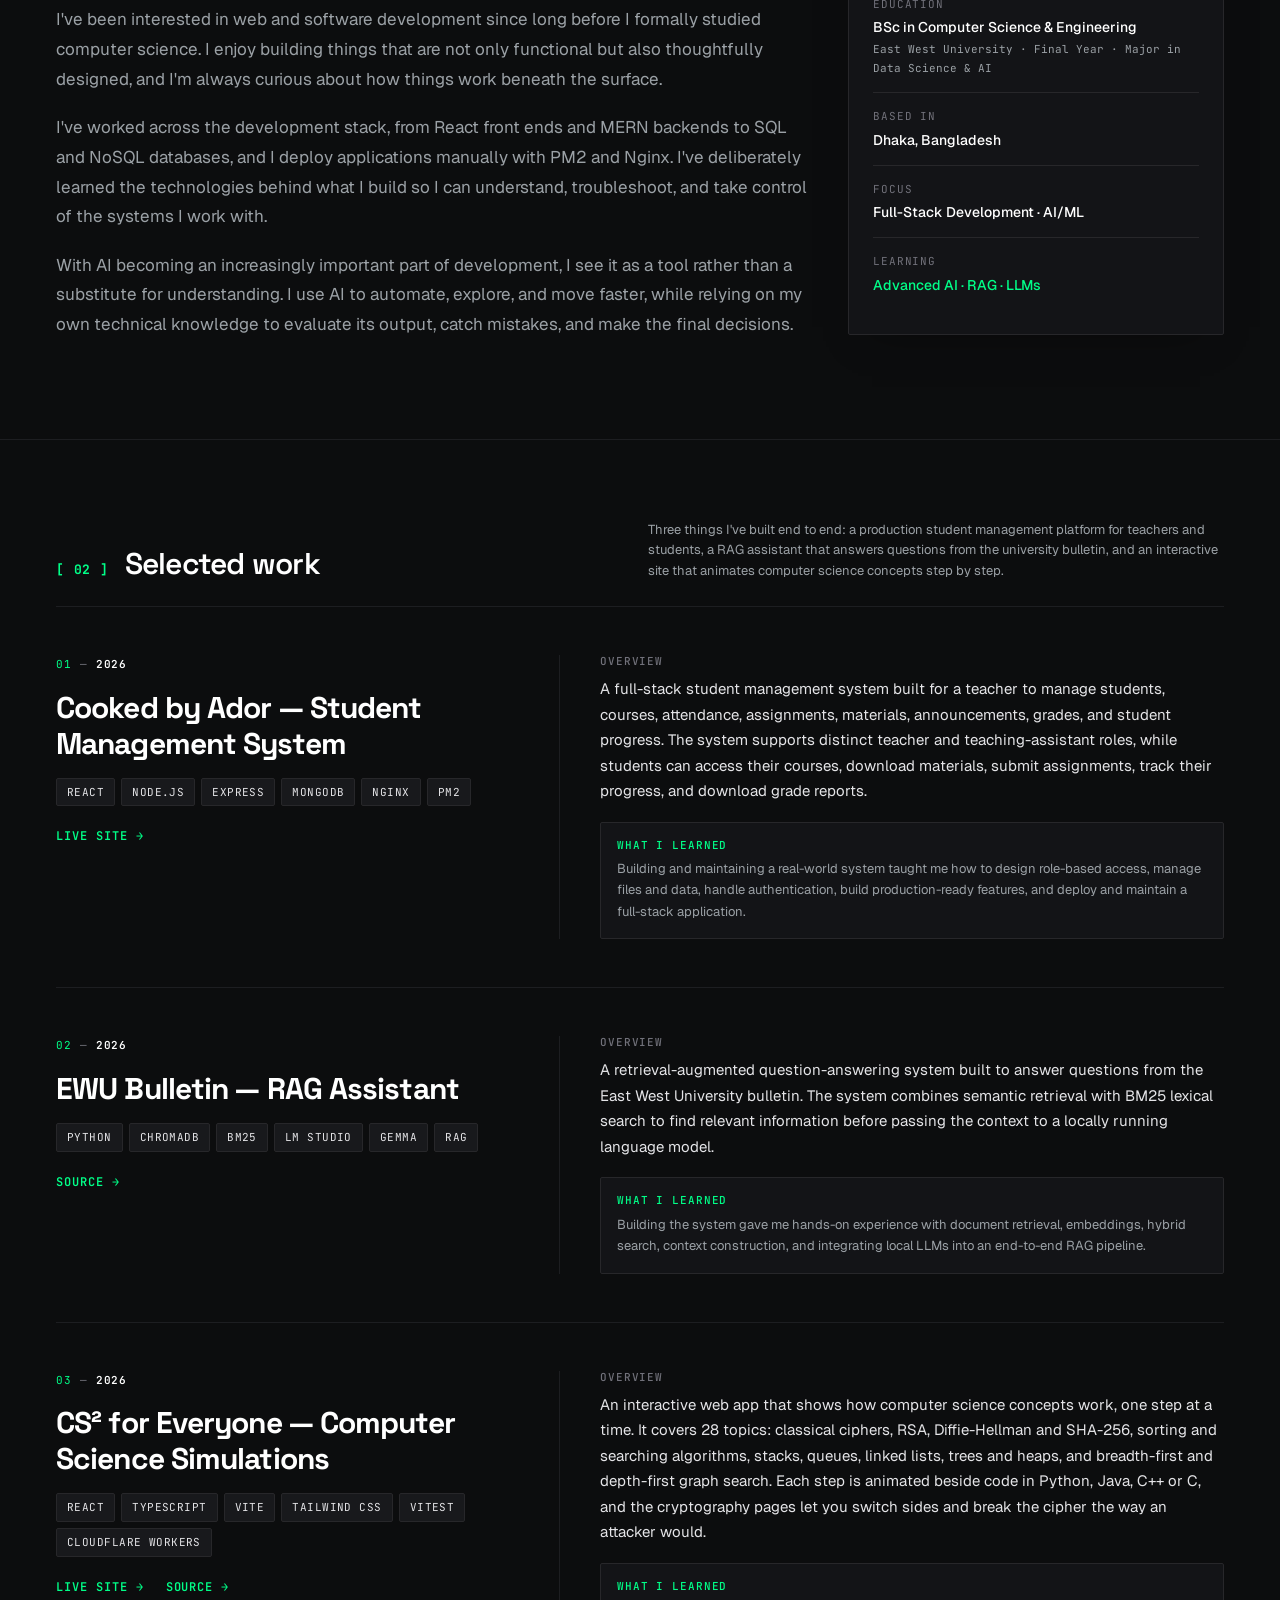
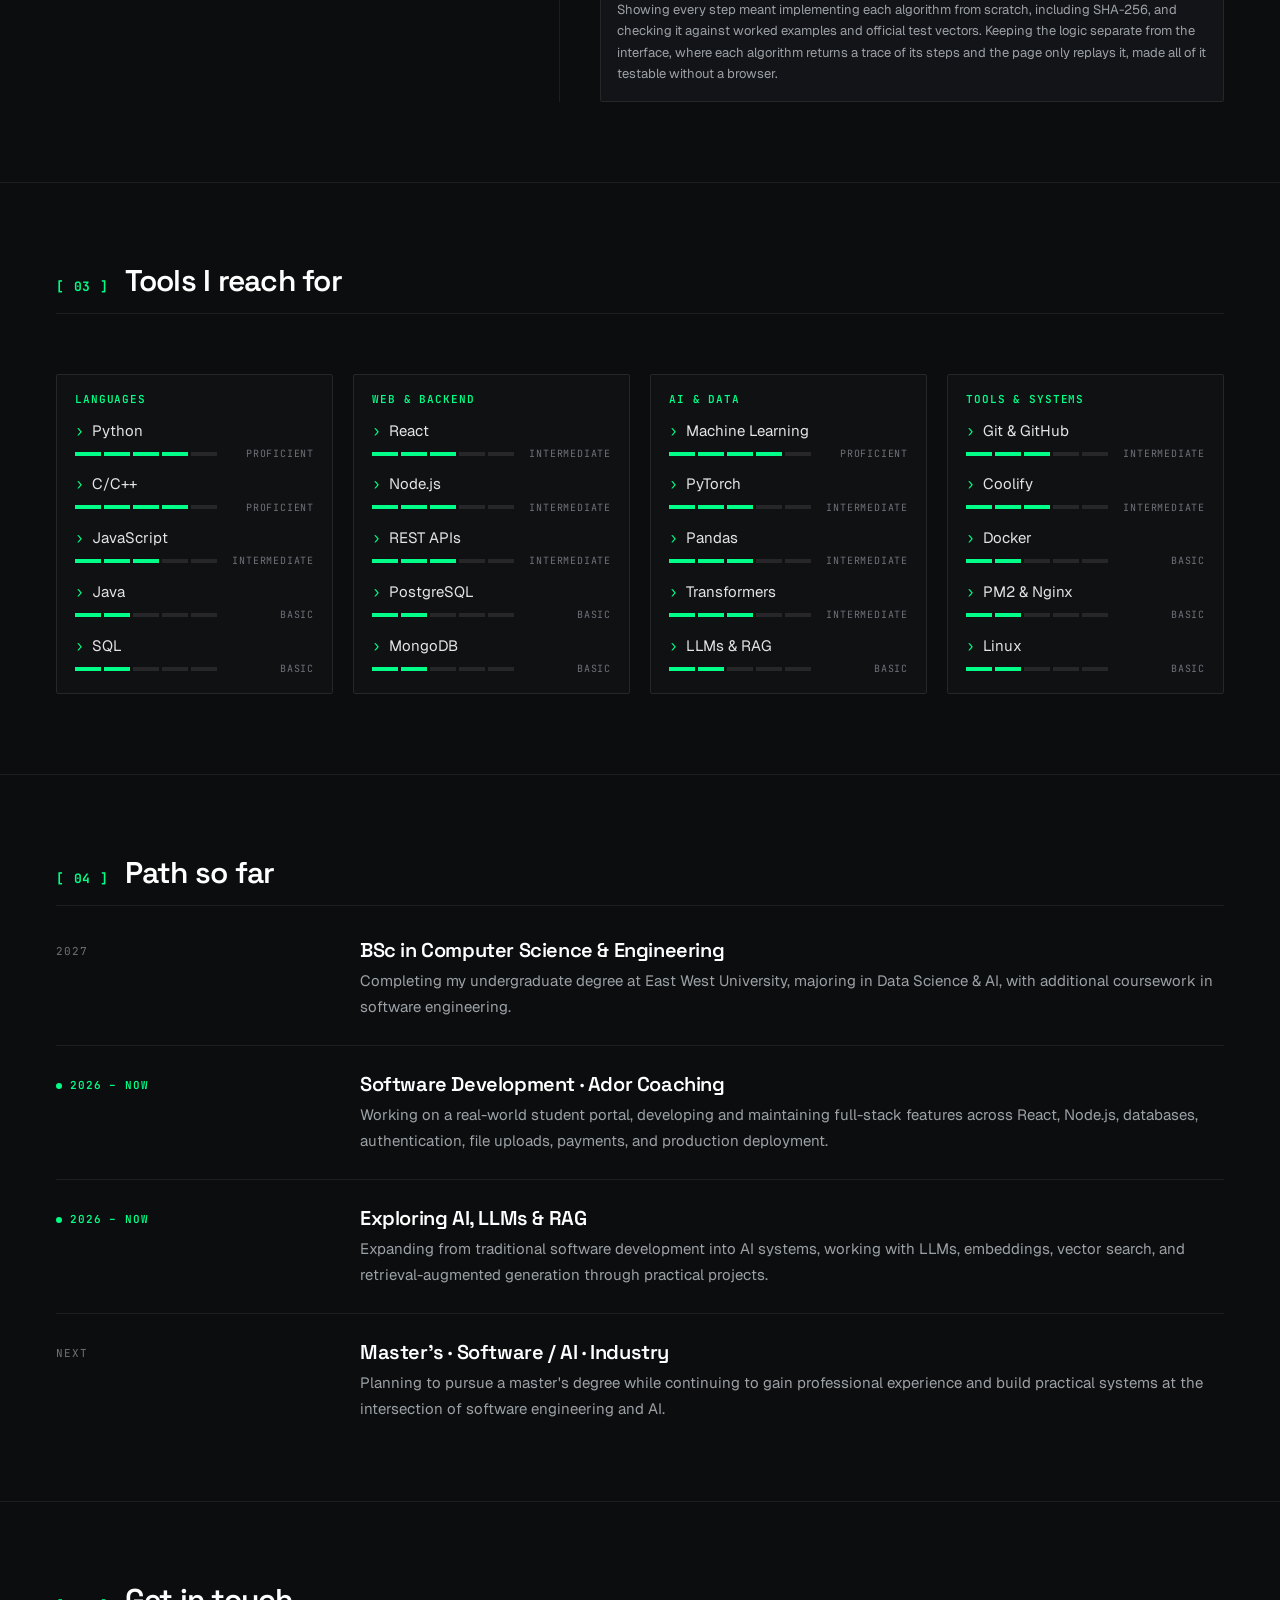
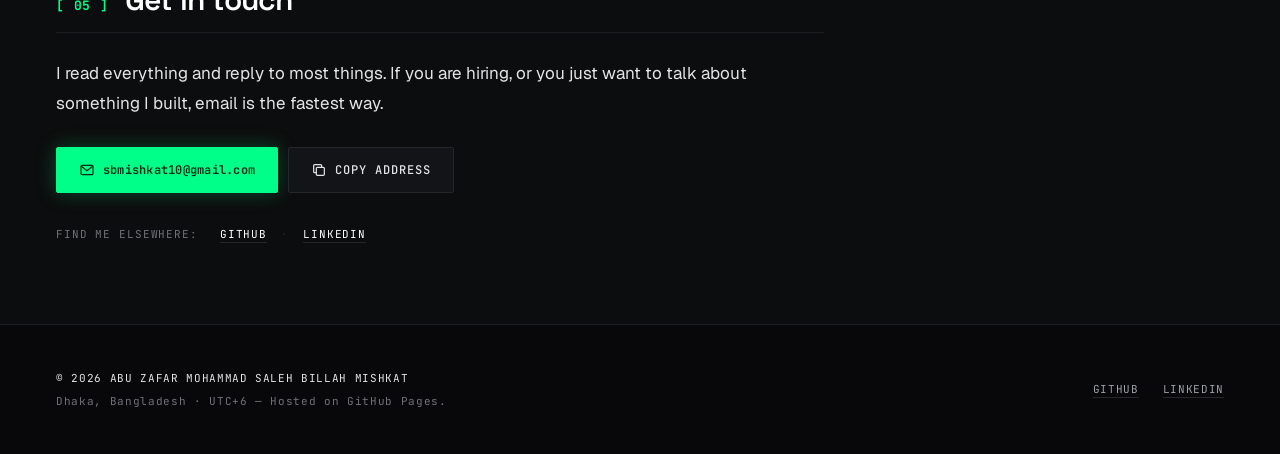
==== commit 436bd388: "Add the cat's room under the hero The animated room from the GitHub profile now has its own band bet" ====
--- a/index.html
+++ b/index.html
@@ -184,6 +184,23 @@
       </div>
     </section>
 
+    <!-- ===================== THE CAT'S ROOM =====================
+         room.svg is built by assets/make_svgs.py in the GitHub profile repo
+         (mishkat2025/mishkat2025), so it matches the profile. room-still.svg
+         is the same picture without animation, for reduced motion. -->
+    <section class="room-band" aria-label="The cat's room">
+      <div class="wrap">
+        <figure class="room reveal">
+          <picture>
+            <source srcset="room-still.svg" media="(prefers-reduced-motion: reduce)">
+            <img src="room.svg" width="900" height="340" loading="lazy" decoding="async"
+                 alt="A cozy night-time room where a neon robot cat sleeps in its charging basket, wakes up, chases a laser dot across the rug and goes back to bed. On the walls: a neon sign for mishkat2025.github.io, a B.Sc. in CSE from East West University (class of 2027), sticky notes for each project and a map pinned on Dhaka. The bookshelf spines list the skills.">
+          </picture>
+          <figcaption>// the cat's room: degree on the wall, projects on the corkboard, skills on the shelf</figcaption>
+        </figure>
+      </div>
+    </section>
+
     <!-- ===================== ABOUT ===================== -->
     <section class="section" id="about">
       <div class="wrap">
--- a/styles.css
+++ b/styles.css
@@ -969,6 +969,27 @@
   opacity: 0.6;
 }
 :root[data-theme="light"] .cat-layer { opacity: 0.55; }
+
+/* The cat's room (room.svg): its own band between the hero and About. */
+.room-band {
+  padding-block: var(--section-y);
+  border-bottom: 1px solid var(--line-soft);
+}
+.room { margin: 0; }
+.room img {
+  display: block;
+  width: 100%;
+  height: auto;
+  border-radius: 12px;
+  box-shadow: 0 24px 60px -24px rgba(0, 0, 0, 0.6);
+}
+.room figcaption {
+  margin-top: 14px;
+  font-family: var(--mono);
+  font-size: 12px;
+  color: var(--muted);
+  text-align: center;
+}
 
 /* One-column layouts leave no space under the terminal card, so give
    the cat a yard there for its pod. cat.js sets .has-cat on <html>. */
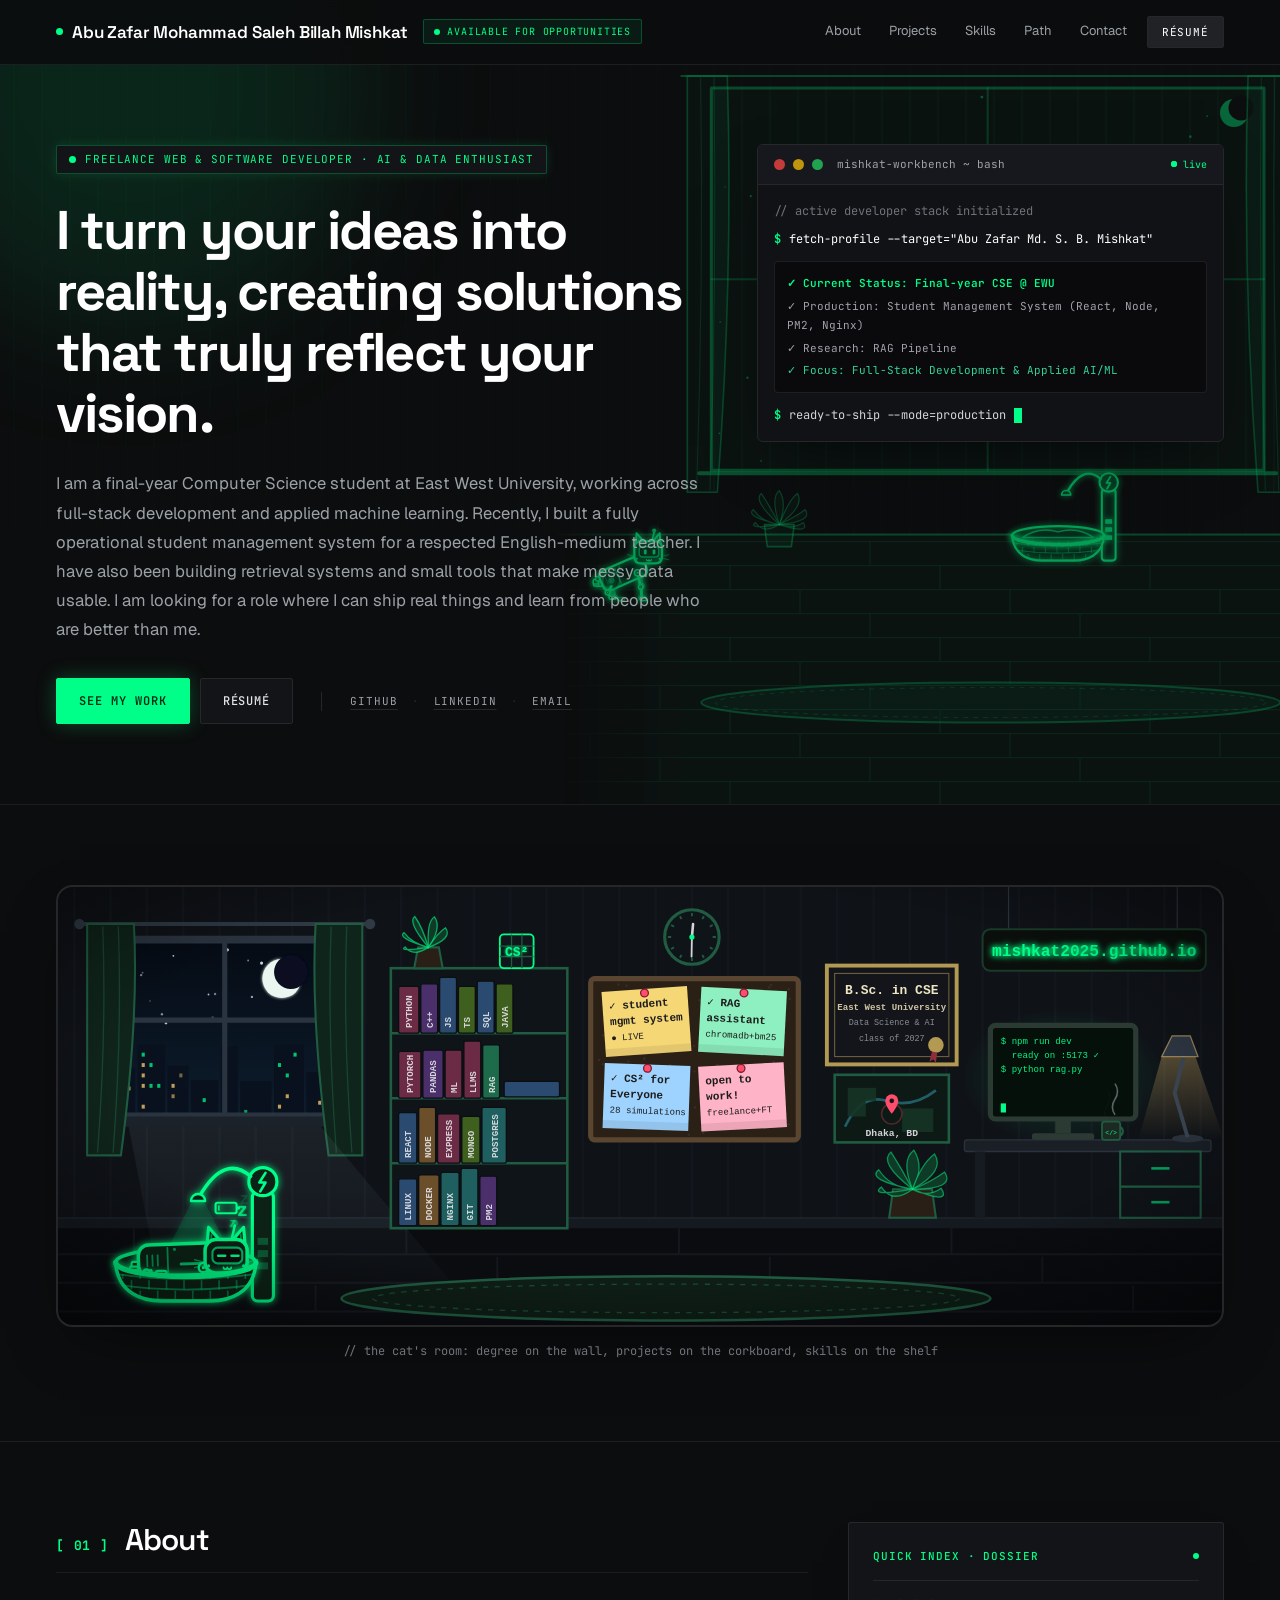
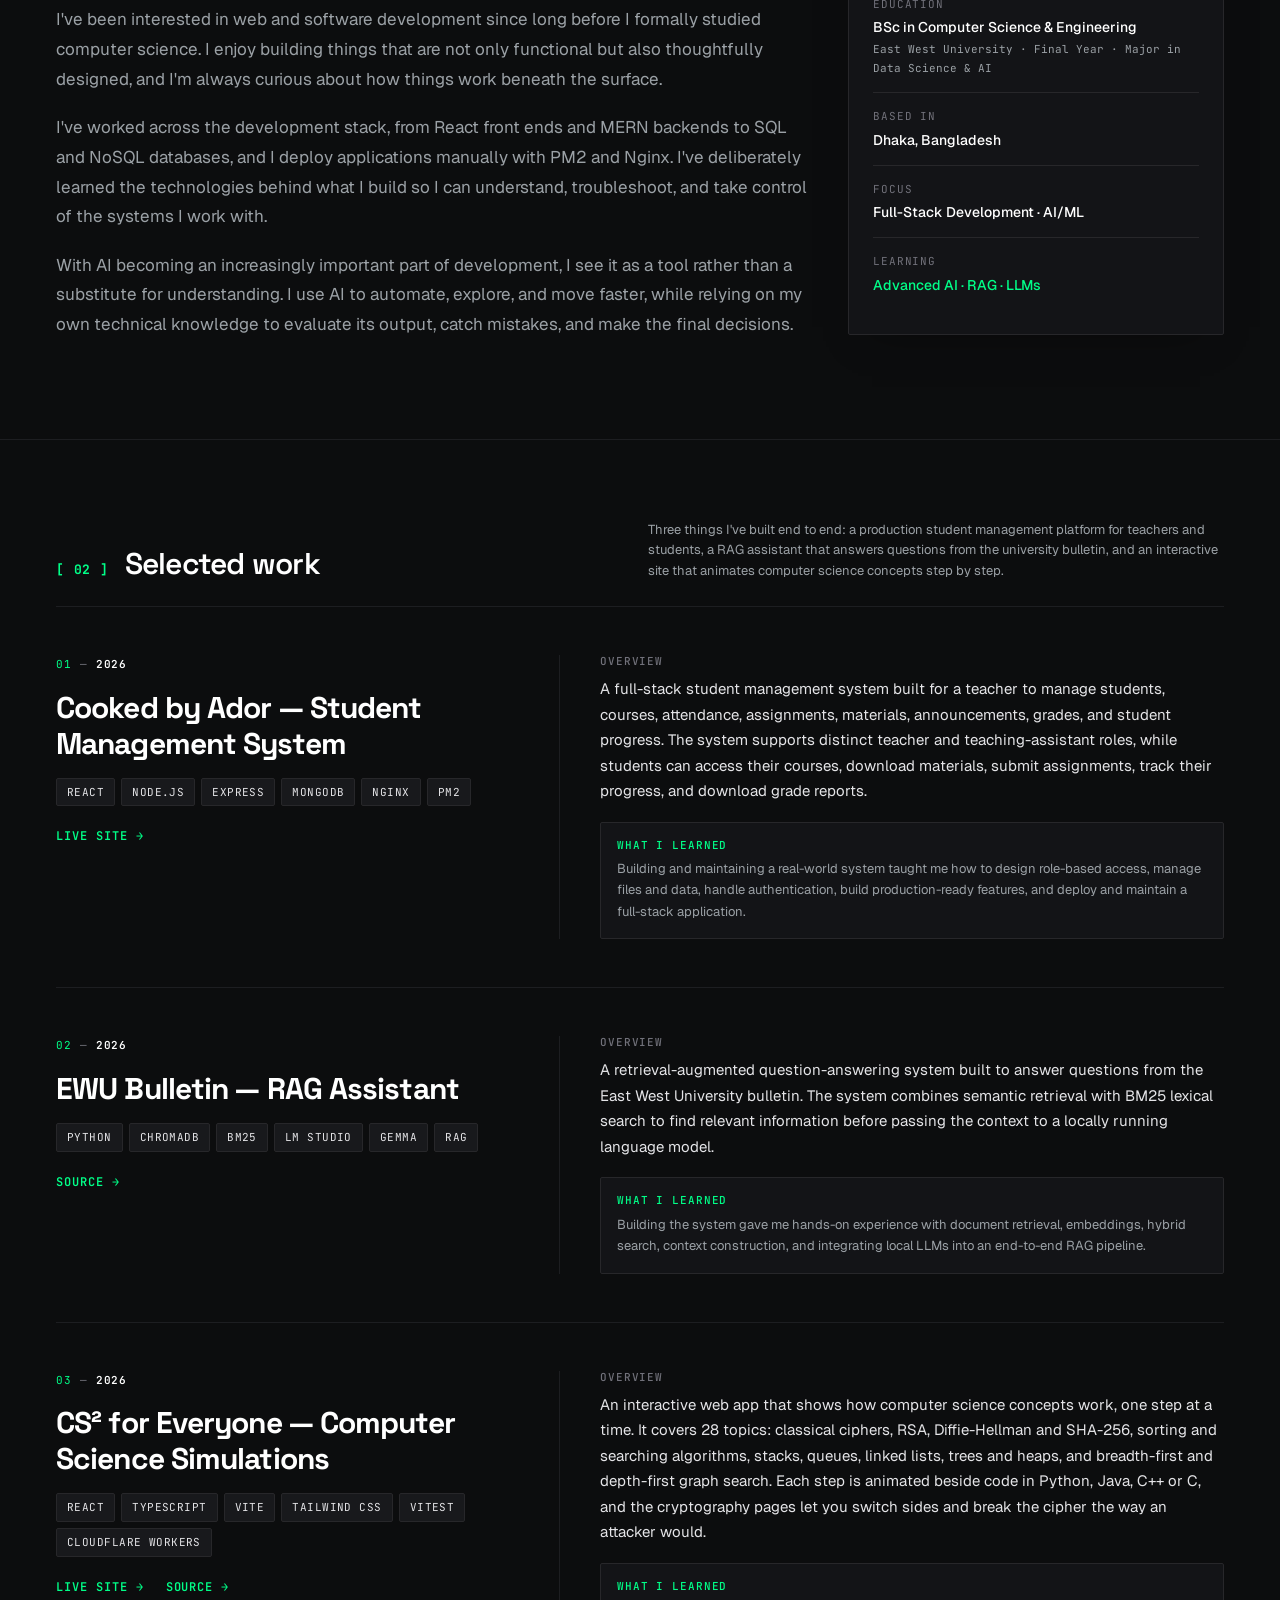
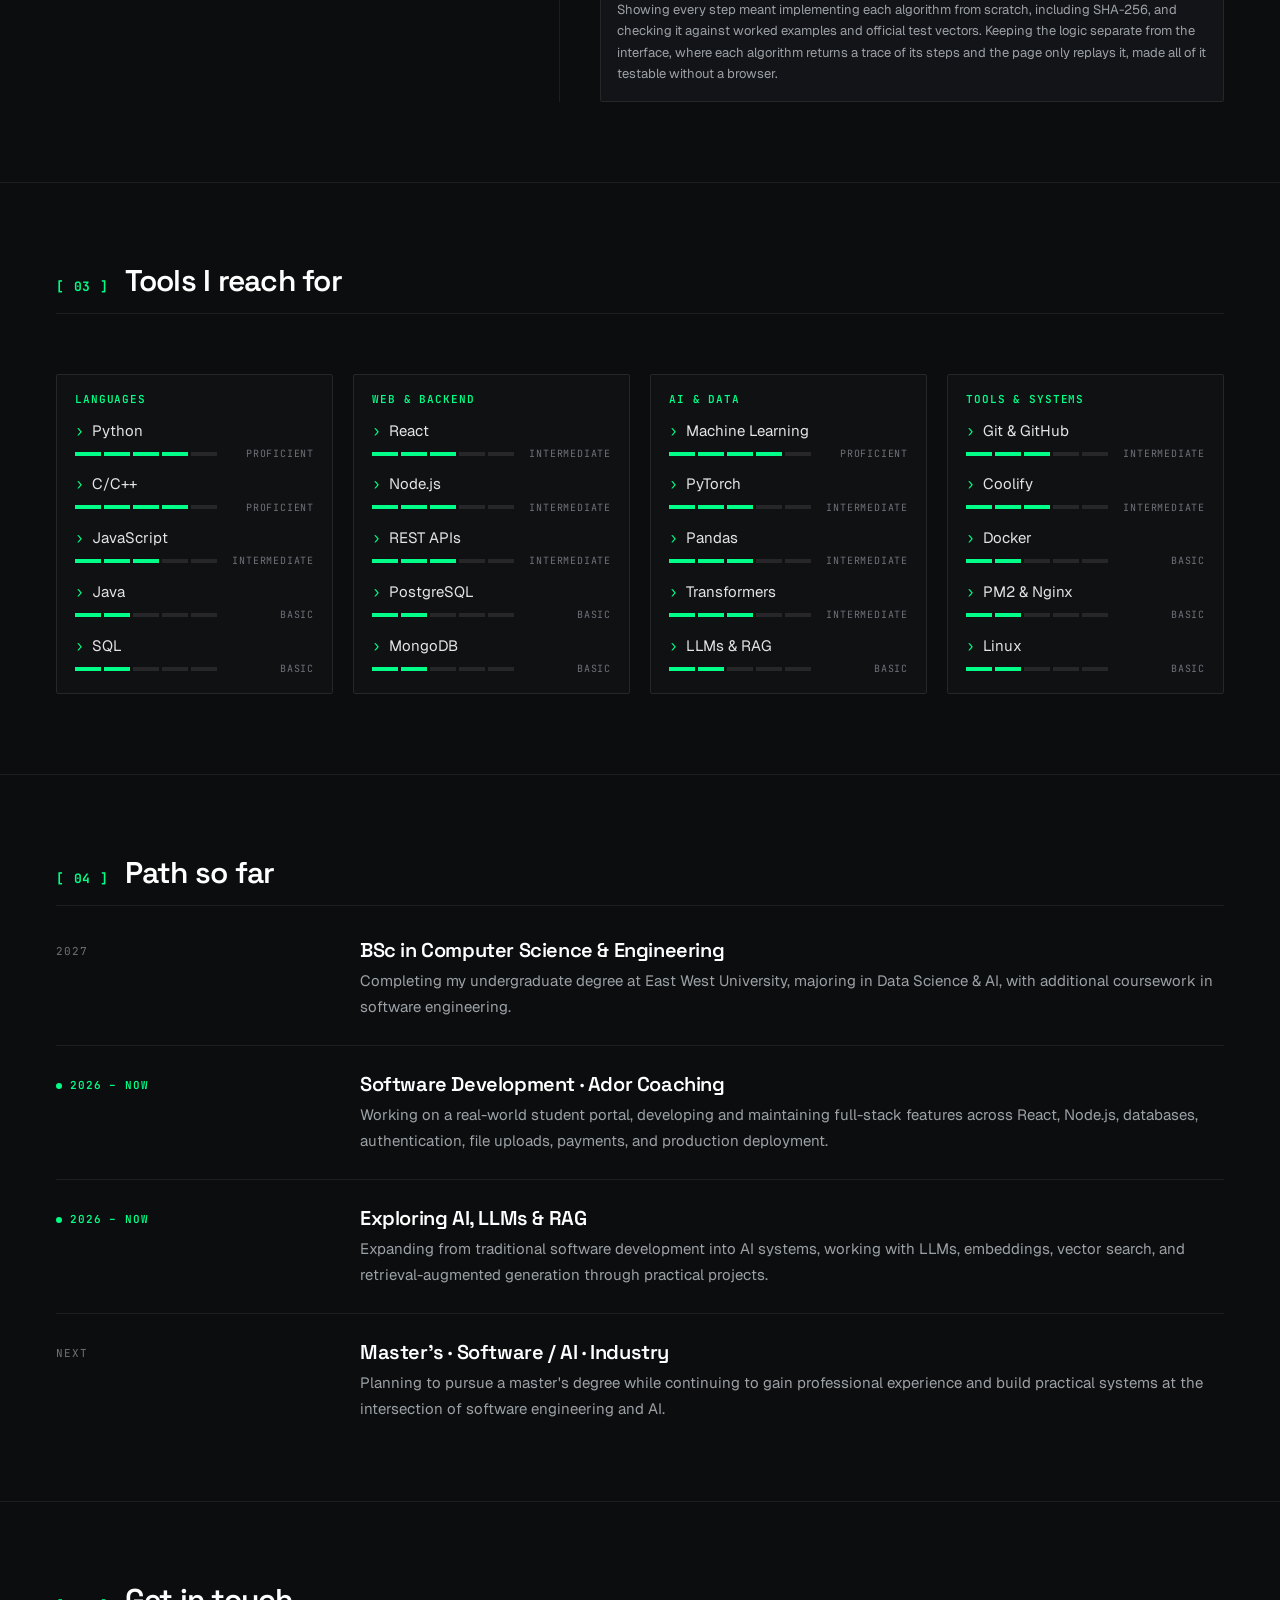
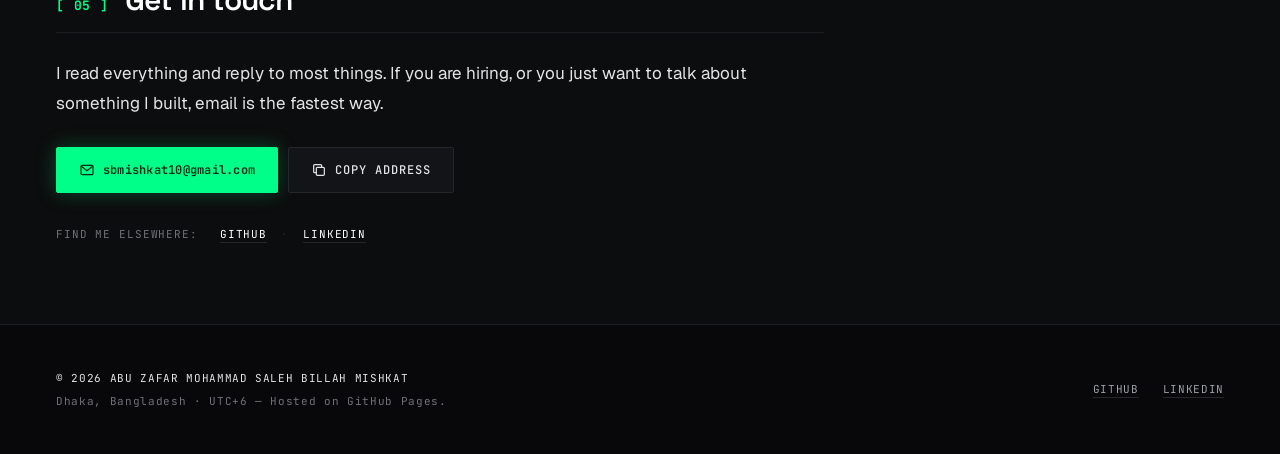
==== commit b7fc8f5b: "Make the site dark only Remove the light theme, its toggle button and the code that remembered the c" ====
--- a/index.html
+++ b/index.html
@@ -30,22 +30,11 @@
 
   <link rel="stylesheet" href="styles.css">
 
-  <!-- Runs before the page paints. Two jobs:
-     1. Mark that JS is alive, so the fade-in animations are allowed to
-        start hidden. Without this, a visitor with JS off would see a
-        blank page.
-     2. Apply the saved colour theme immediately, so there is no flash
-        of the wrong theme. The site is dark unless someone picks light. -->
+  <!-- Runs before the page paints: marks that JS is alive, so the fade-in
+       animations are allowed to start hidden. Without this, a visitor with
+       JS off would see a blank page. -->
   <script>
-    (function () {
-      document.documentElement.classList.add("js");
-      try {
-        var saved = localStorage.getItem("theme");
-        if (saved === "dark" || saved === "light") {
-          document.documentElement.setAttribute("data-theme", saved);
-        }
-      } catch (e) { /* private mode: stay on the default dark theme */ }
-    })();
+    document.documentElement.classList.add("js");
   </script>
 </head>
 
@@ -78,16 +67,6 @@
       </nav>
 
       <div class="header-actions">
-        <button class="icon-btn" id="themeToggle" type="button" aria-label="Switch colour theme">
-          <svg class="i-sun" viewBox="0 0 24 24" aria-hidden="true">
-            <circle cx="12" cy="12" r="4.2" />
-            <path
-              d="M12 2.5v2.4M12 19.1v2.4M21.5 12h-2.4M4.9 12H2.5M18.7 5.3l-1.7 1.7M7 17l-1.7 1.7M18.7 18.7 17 17M7 7 5.3 5.3" />
-          </svg>
-          <svg class="i-moon" viewBox="0 0 24 24" aria-hidden="true">
-            <path d="M20 14.2A8.2 8.2 0 0 1 9.8 4a8.4 8.4 0 1 0 10.2 10.2z" />
-          </svg>
-        </button>
         <a class="btn-mini" href="resume.pdf">Résumé</a>
         <button class="icon-btn menu-btn" id="menuBtn" type="button" aria-label="Open menu" aria-expanded="false"
           aria-controls="nav">
--- a/styles.css
+++ b/styles.css
@@ -8,7 +8,7 @@
 /* ---------- 1. Design tokens ---------- */
 
 :root {
-  /* Dark theme (default) */
+  /* The site is dark only. */
   --bg:          #0c0d0e;   /* page canvas */
   --bg-deep:     #08080a;   /* footer */
   --surface-1:   #131417;   /* cards, panels */
@@ -44,33 +44,6 @@
   --ease: cubic-bezier(0.22, 0.61, 0.36, 1);
 
   color-scheme: dark;
-}
-
-/* Light theme — only when the visitor picks it with the toggle. */
-:root[data-theme="light"] {
-  --bg:          #f6f7f6;
-  --bg-deep:     #eceeed;
-  --surface-1:   #ffffff;
-  --surface-2:   #f0f2f1;
-  --surface-3:   #e7eae8;
-  --line:        #d9dddb;
-  --line-soft:   #e3e6e4;
-
-  --text-hi:     #0b0c0d;
-  --text:        #26292c;
-  --text-2:      #50565c;
-  --muted:       #6b7178;
-
-  --accent:      #047a44;   /* darker emerald so it reads on white */
-  --accent-2:    #03663a;
-  --accent-fill: #00d67a;
-  --on-accent:   #002b14;
-  --accent-wash: rgba(4, 122, 68, 0.06);
-  --accent-edge: rgba(4, 122, 68, 0.28);
-  --glow:        0 0 18px rgba(0, 214, 122, 0.28);
-  --hero-glow:   rgba(0, 214, 122, 0.12);
-
-  color-scheme: light;
 }
 
 
@@ -289,11 +262,6 @@
   stroke-linejoin: round;
 }
 
-/* Show the sun in dark mode (click → light), the moon in light mode. */
-.i-sun  { display: block; }
-.i-moon { display: none; }
-:root[data-theme="light"] .i-sun  { display: none; }
-:root[data-theme="light"] .i-moon { display: block; }
 
 .btn-mini {
   display: inline-flex;
@@ -480,7 +448,7 @@
 
 
 /* ---------- 6. Terminal card ----------
-   Stays dark in both themes: terminals are dark. */
+   Terminals are dark. */
 
 .terminal {
   background: #111215;
@@ -968,7 +936,6 @@
   pointer-events: none;
   opacity: 0.6;
 }
-:root[data-theme="light"] .cat-layer { opacity: 0.55; }
 
 /* The cat's room (room.svg): its own band between the hero and About. */
 .room-band {
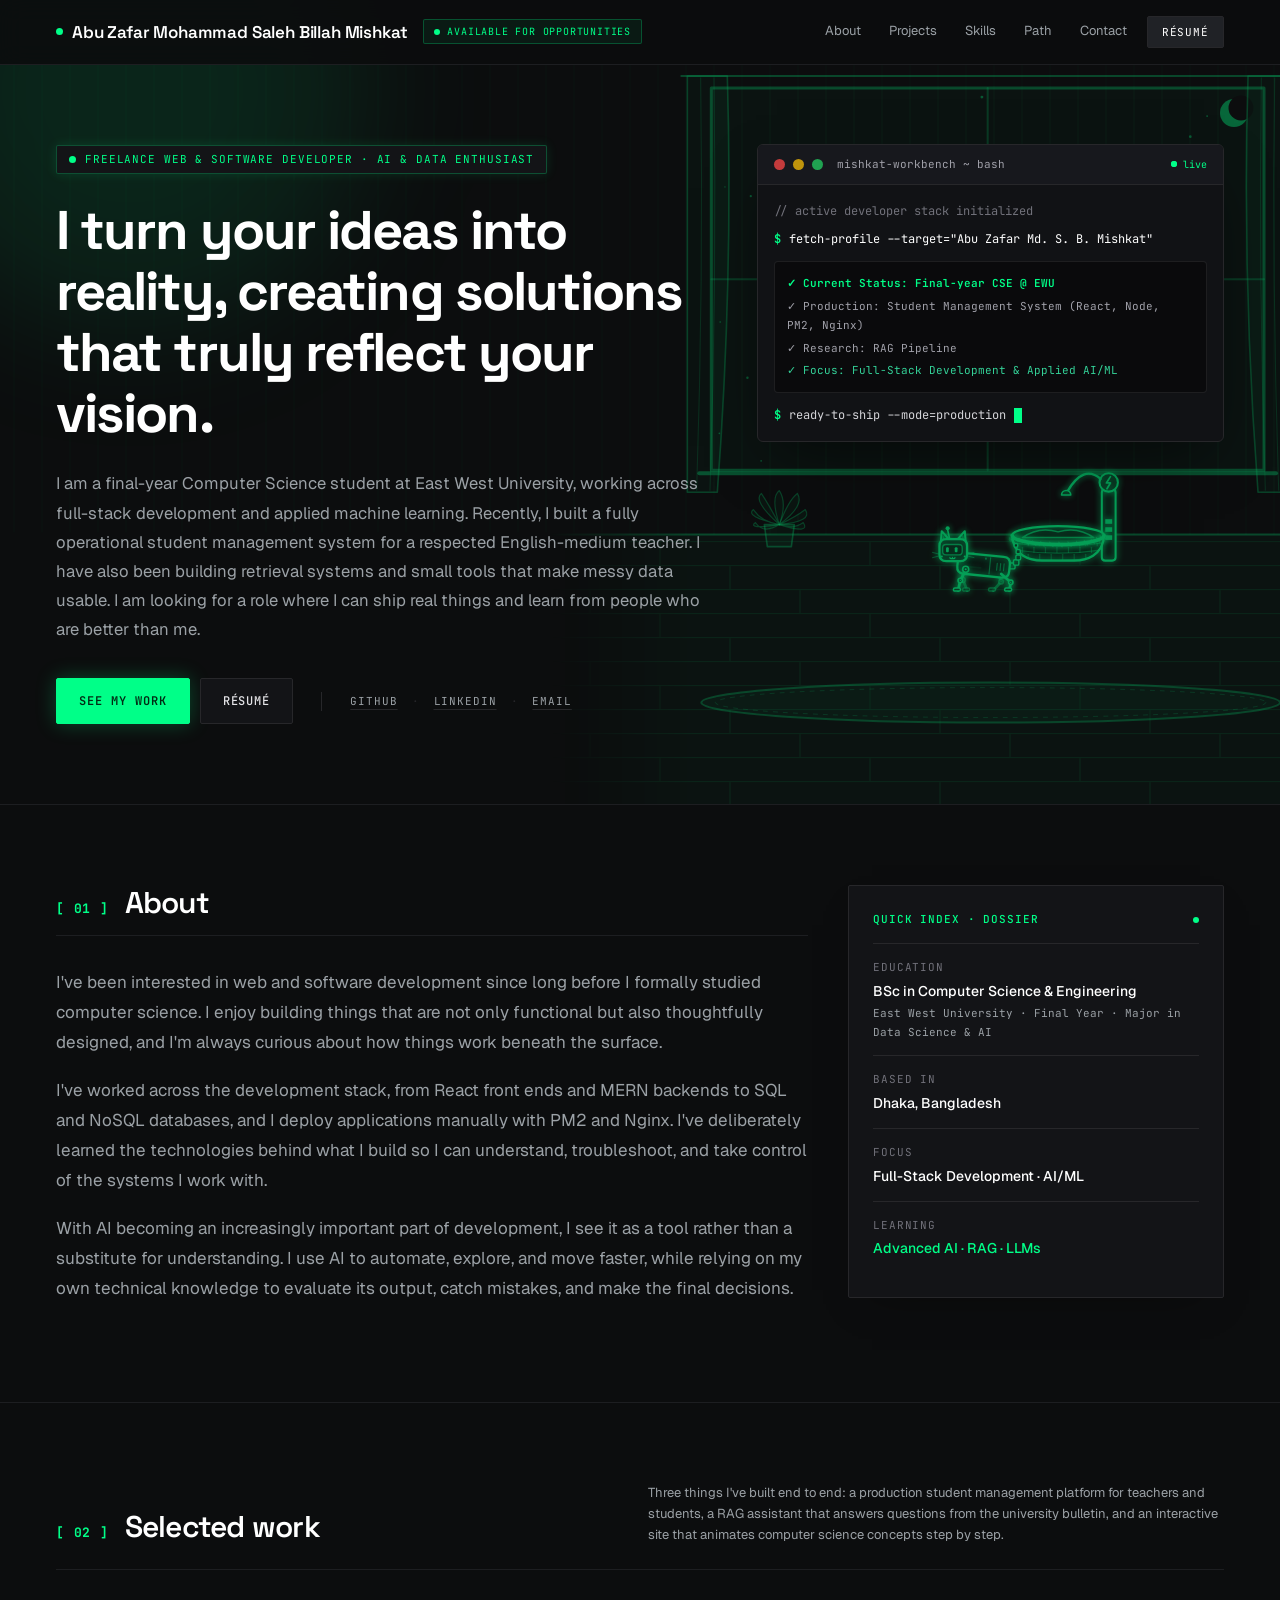
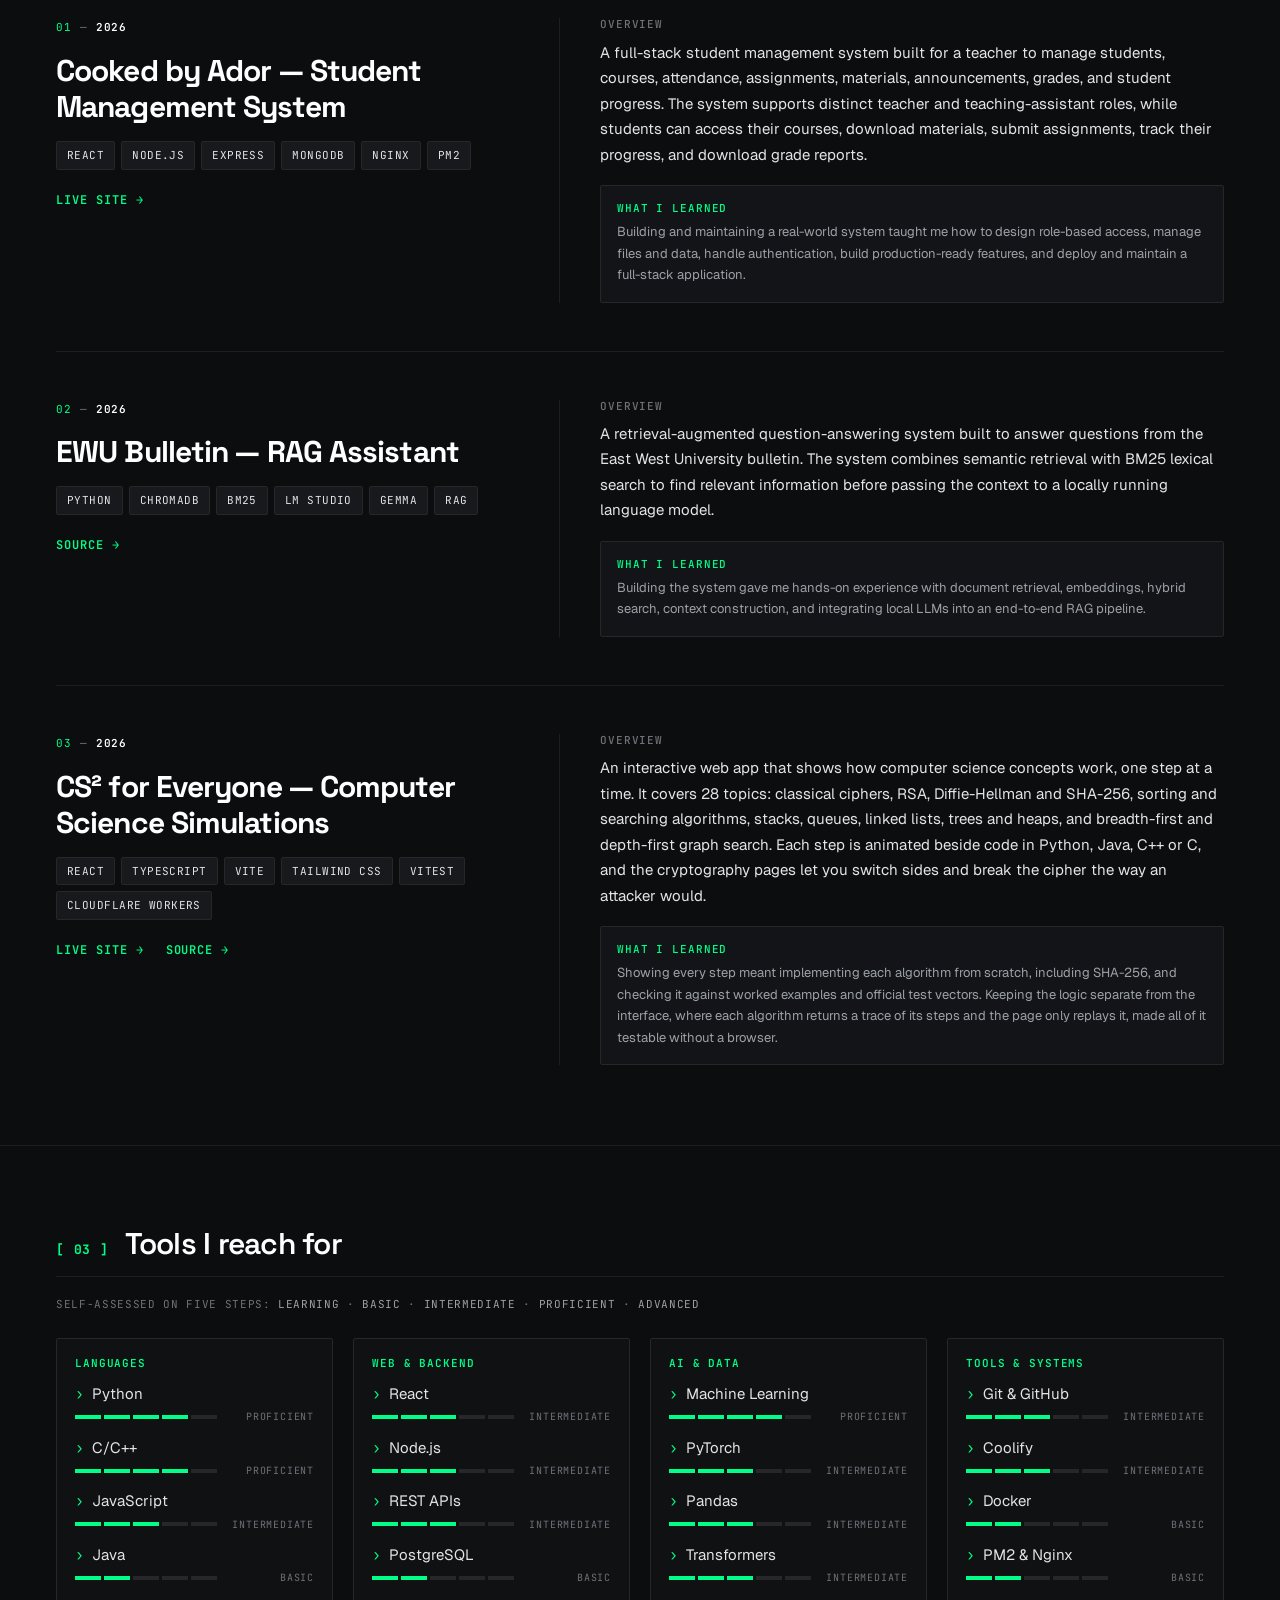
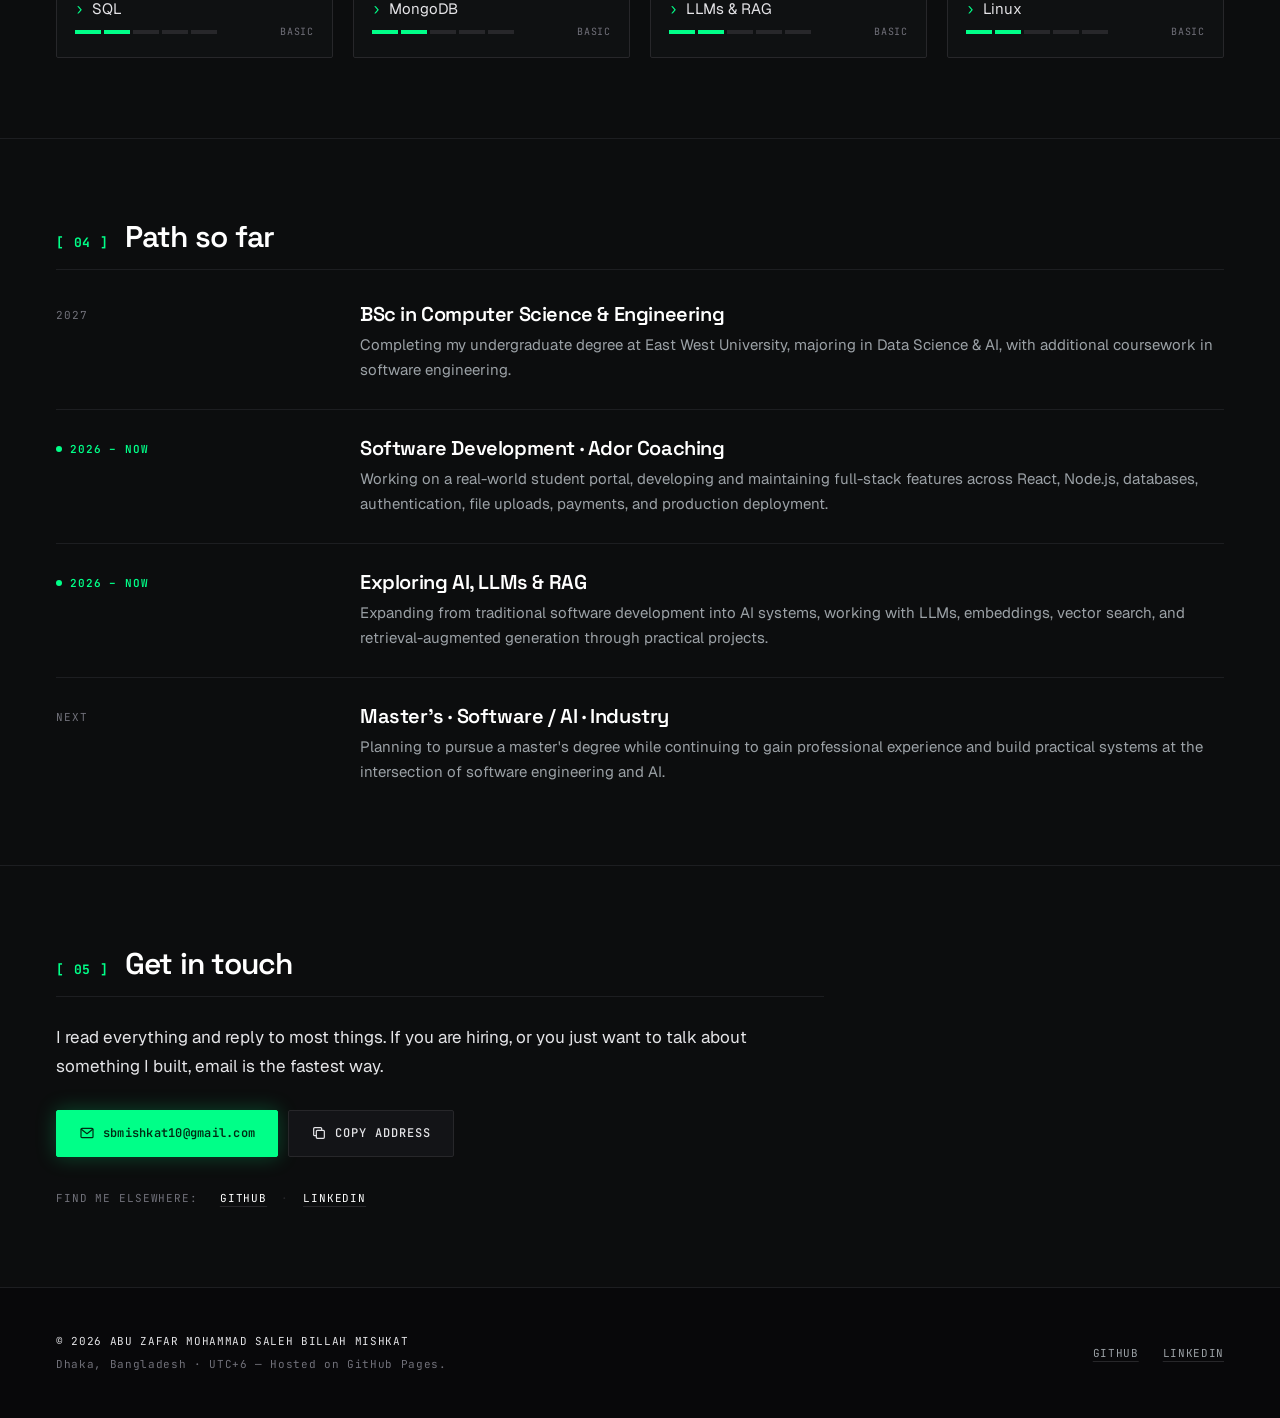
==== commit 14bd2581: "Remove the separate room section The room now lives behind the hero, so the extra band below it is g" ====
--- a/index.html
+++ b/index.html
@@ -160,23 +160,6 @@
             </div>
           </div>
         </div>
-      </div>
-    </section>
-
-    <!-- ===================== THE CAT'S ROOM =====================
-         room.svg is built by assets/make_svgs.py in the GitHub profile repo
-         (mishkat2025/mishkat2025), so it matches the profile. room-still.svg
-         is the same picture without animation, for reduced motion. -->
-    <section class="room-band" aria-label="The cat's room">
-      <div class="wrap">
-        <figure class="room reveal">
-          <picture>
-            <source srcset="room-still.svg" media="(prefers-reduced-motion: reduce)">
-            <img src="room.svg" width="900" height="340" loading="lazy" decoding="async"
-                 alt="A cozy night-time room where a neon robot cat sleeps in its charging basket, wakes up, chases a laser dot across the rug and goes back to bed. On the walls: a neon sign for mishkat2025.github.io, a B.Sc. in CSE from East West University (class of 2027), sticky notes for each project and a map pinned on Dhaka. The bookshelf spines list the skills.">
-          </picture>
-          <figcaption>// the cat's room: degree on the wall, projects on the corkboard, skills on the shelf</figcaption>
-        </figure>
       </div>
     </section>
 
--- a/styles.css
+++ b/styles.css
@@ -935,27 +935,6 @@
   z-index: -1;
   pointer-events: none;
   opacity: 0.6;
-}
-
-/* The cat's room (room.svg): its own band between the hero and About. */
-.room-band {
-  padding-block: var(--section-y);
-  border-bottom: 1px solid var(--line-soft);
-}
-.room { margin: 0; }
-.room img {
-  display: block;
-  width: 100%;
-  height: auto;
-  border-radius: 12px;
-  box-shadow: 0 24px 60px -24px rgba(0, 0, 0, 0.6);
-}
-.room figcaption {
-  margin-top: 14px;
-  font-family: var(--mono);
-  font-size: 12px;
-  color: var(--muted);
-  text-align: center;
 }
 
 /* One-column layouts leave no space under the terminal card, so give
